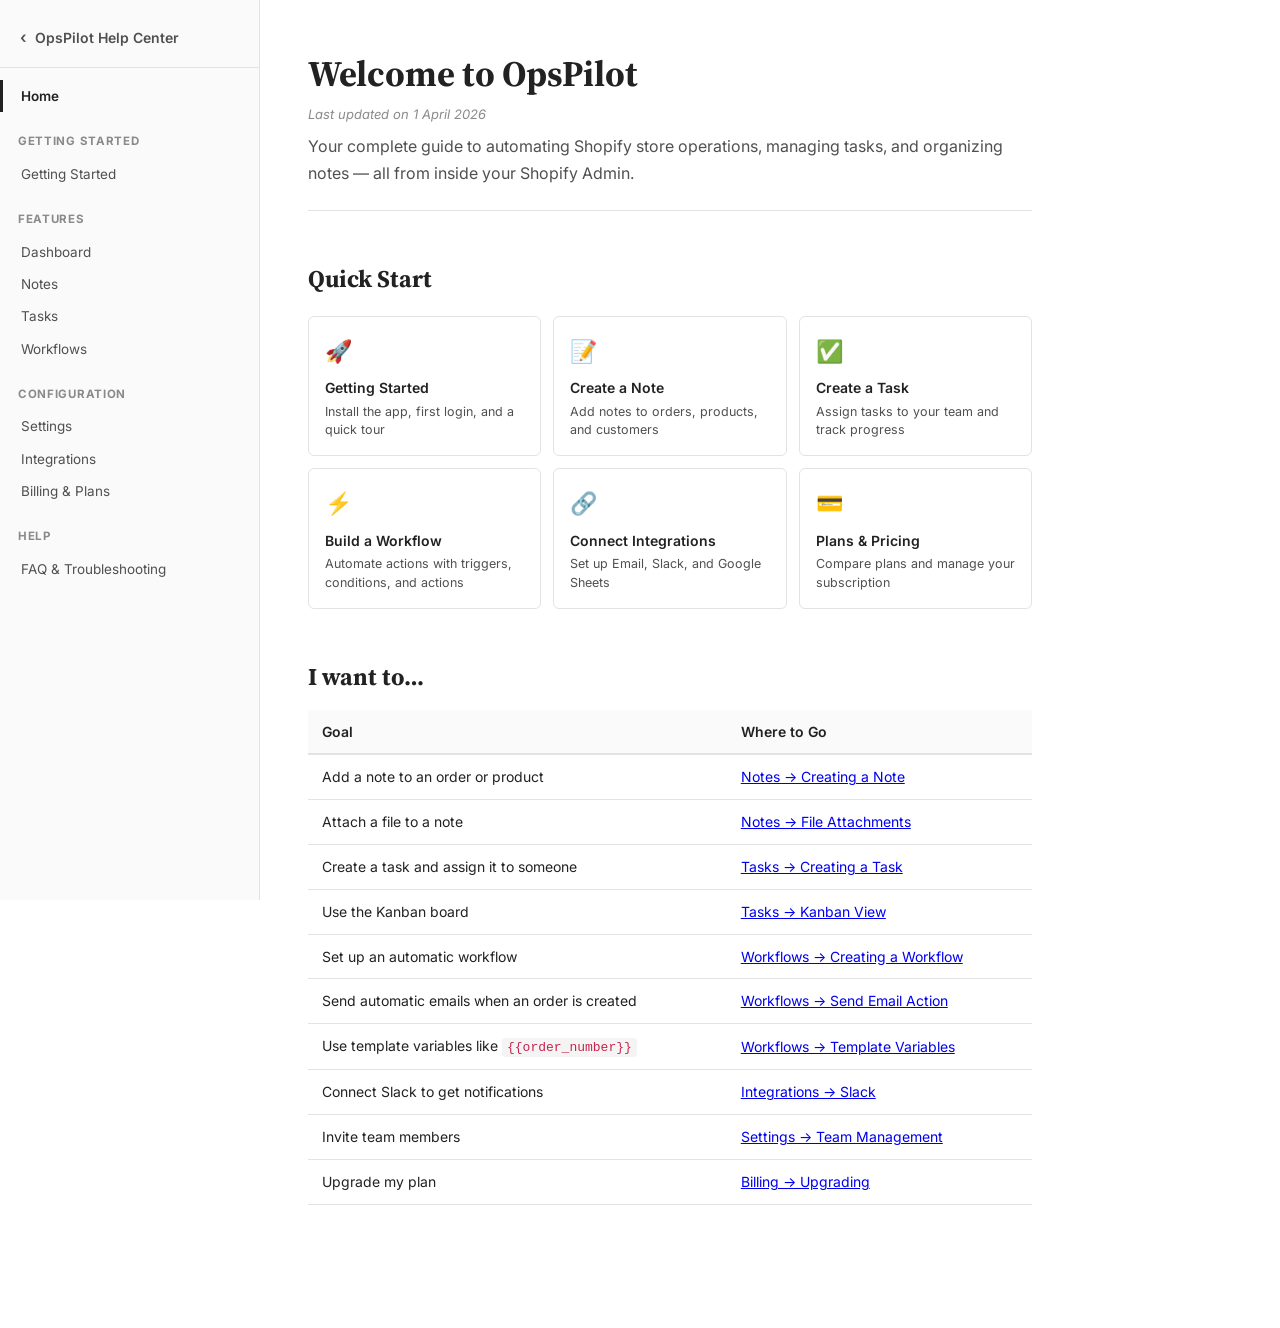
==== index.html @ fe87dcf5 "Add settings, tasks, and workflows pages with corresponding styles - Created settings.html for confi" ====
<!DOCTYPE html>
<html lang="en">
<head>
  <meta charset="UTF-8" />
  <meta name="viewport" content="width=device-width, initial-scale=1.0" />
  <title>OpsPilot — Help Center</title>
  <link rel="stylesheet" href="styles.css" />
</head>
<body>

<div class="sidebar-overlay" id="overlay" onclick="toggleSidebar()"></div>

<aside class="sidebar" id="sidebar">
  <div class="sidebar-header">
    <a class="logo" href="index.html"><span class="back-arrow">&lsaquo;</span> OpsPilot Help Center</a>
  </div>
  <nav>
    <a href="index.html" class="active">Home</a>
    <div class="section-label">Getting Started</div>
    <a href="getting-started.html">Getting Started</a>
    <div class="section-label">Features</div>
    <a href="dashboard.html">Dashboard</a>
    <a href="notes.html">Notes</a>
    <a href="tasks.html">Tasks</a>
    <a href="workflows.html">Workflows</a>
    <div class="section-label">Configuration</div>
    <a href="settings.html">Settings</a>
    <a href="integrations.html">Integrations</a>
    <a href="billing.html">Billing &amp; Plans</a>
    <div class="section-label">Help</div>
    <a href="faq.html">FAQ &amp; Troubleshooting</a>
  </nav>
</aside>

<div class="main">
  <button class="hamburger" onclick="toggleSidebar()">&#9776;</button>
  <div class="content">

    <div class="section-hero">
      <h1>Welcome to OpsPilot</h1>
      <div class="last-updated">Last updated on 1 April 2026</div>
      <p>Your complete guide to automating Shopify store operations, managing tasks, and organizing notes — all from inside your Shopify Admin.</p>
    </div>

    <h2>Quick Start</h2>
    <div class="quick-links">
      <a class="quick-link" href="getting-started.html">
        <div class="ql-icon">🚀</div>
        <div class="ql-title">Getting Started</div>
        <div class="ql-desc">Install the app, first login, and a quick tour</div>
      </a>
      <a class="quick-link" href="notes.html">
        <div class="ql-icon">📝</div>
        <div class="ql-title">Create a Note</div>
        <div class="ql-desc">Add notes to orders, products, and customers</div>
      </a>
      <a class="quick-link" href="tasks.html">
        <div class="ql-icon">✅</div>
        <div class="ql-title">Create a Task</div>
        <div class="ql-desc">Assign tasks to your team and track progress</div>
      </a>
      <a class="quick-link" href="workflows.html">
        <div class="ql-icon">⚡</div>
        <div class="ql-title">Build a Workflow</div>
        <div class="ql-desc">Automate actions with triggers, conditions, and actions</div>
      </a>
      <a class="quick-link" href="integrations.html">
        <div class="ql-icon">🔗</div>
        <div class="ql-title">Connect Integrations</div>
        <div class="ql-desc">Set up Email, Slack, and Google Sheets</div>
      </a>
      <a class="quick-link" href="billing.html">
        <div class="ql-icon">💳</div>
        <div class="ql-title">Plans &amp; Pricing</div>
        <div class="ql-desc">Compare plans and manage your subscription</div>
      </a>
    </div>

    <h2>I want to…</h2>
    <table>
      <thead><tr><th>Goal</th><th>Where to Go</th></tr></thead>
      <tbody>
        <tr><td>Add a note to an order or product</td><td><a href="notes.html">Notes → Creating a Note</a></td></tr>
        <tr><td>Attach a file to a note</td><td><a href="notes.html">Notes → File Attachments</a></td></tr>
        <tr><td>Create a task and assign it to someone</td><td><a href="tasks.html">Tasks → Creating a Task</a></td></tr>
        <tr><td>Use the Kanban board</td><td><a href="tasks.html">Tasks → Kanban View</a></td></tr>
        <tr><td>Set up an automatic workflow</td><td><a href="workflows.html">Workflows → Creating a Workflow</a></td></tr>
        <tr><td>Send automatic emails when an order is created</td><td><a href="workflows.html">Workflows → Send Email Action</a></td></tr>
        <tr><td>Use template variables like <code>{{order_number}}</code></td><td><a href="workflows.html">Workflows → Template Variables</a></td></tr>
        <tr><td>Connect Slack to get notifications</td><td><a href="integrations.html">Integrations → Slack</a></td></tr>
        <tr><td>Invite team members</td><td><a href="settings.html">Settings → Team Management</a></td></tr>
        <tr><td>Upgrade my plan</td><td><a href="billing.html">Billing → Upgrading</a></td></tr>
      </tbody>
    </table>

  </div>
</div>

<script src="nav.js"></script>
</body>
</html>
---- styles.css ----
@import url('https://fonts.googleapis.com/css2?family=Source+Serif+4:opsz,wght@8..60,400;8..60,600;8..60,700&family=Inter:wght@400;500;600;700&display=swap');

:root {
  --text: #222;
  --text-secondary: #505050;
  --text-muted: #8a8a8a;
  --bg: #ffffff;
  --bg-sidebar: #fafafa;
  --border: #e3e3e3;
  --accent: #1473e6;
  --active-bar: #222;
}

* { box-sizing: border-box; margin: 0; padding: 0; }

body {
  font-family: 'Inter', -apple-system, BlinkMacSystemFont, 'Segoe UI', sans-serif;
  color: var(--text);
  background: var(--bg);
  line-height: 1.7;
  font-size: 15px;
  -webkit-font-smoothing: antialiased;
}

/* ── SIDEBAR ── */
.sidebar {
  position: fixed;
  top: 0; left: 0;
  width: 260px;
  height: 100vh;
  background: var(--bg-sidebar);
  border-right: 1px solid var(--border);
  overflow-y: auto;
  z-index: 100;
  padding: 0 0 40px 0;
  transition: transform .3s;
}
.sidebar-header {
  padding: 24px 20px 16px;
  border-bottom: 1px solid var(--border);
  position: sticky; top: 0;
  background: var(--bg-sidebar);
  z-index: 2;
}
.sidebar-header .logo {
  font-size: 14px;
  font-weight: 600;
  color: var(--text-secondary);
  display: flex;
  align-items: center;
  gap: 6px;
  text-decoration: none;
  cursor: pointer;
}
.sidebar-header .logo .back-arrow {
  font-size: 16px;
  margin-right: 2px;
}

.sidebar nav { padding: 12px 0; }
.sidebar nav a {
  display: block;
  padding: 6px 20px 6px 18px;
  color: var(--text-secondary);
  text-decoration: none;
  font-size: 13.5px;
  font-weight: 400;
  border-left: 3px solid transparent;
  transition: all .15s;
  line-height: 1.5;
}
.sidebar nav a:hover {
  color: var(--text);
  background: rgba(0,0,0,.03);
}
.sidebar nav a.active {
  font-weight: 600;
  color: var(--text);
  border-left-color: var(--active-bar);
  background: transparent;
}

.sidebar nav .section-label {
  font-size: 11.5px;
  font-weight: 700;
  text-transform: uppercase;
  letter-spacing: .06em;
  color: var(--text-muted);
  padding: 20px 20px 6px 18px;
  cursor: default;
  display: block;
}

/* ── MAIN ── */
.main {
  margin-left: 260px;
  min-height: 100vh;
  background: var(--bg);
}
.hamburger {
  display: none;
  background: none; border: none;
  font-size: 24px; cursor: pointer; color: var(--text);
}

.content {
  max-width: 820px;
  padding: 52px 48px 100px;
}

/* ── SECTION HEADER ── */
.section-hero {
  background: none;
  color: var(--text);
  padding: 0;
  border-radius: 0;
  margin-bottom: 32px;
  border: none;
}
.section-hero h1 {
  font-family: 'Source Serif 4', Georgia, serif;
  font-size: 36px;
  line-height: 1.2;
  font-weight: 700;
  color: var(--text);
  margin-bottom: 8px;
}
.section-hero p {
  font-size: 16px;
  color: var(--text-secondary);
  line-height: 1.65;
  margin-bottom: 0;
}
.section-hero::after {
  content: '';
  display: block;
  border-bottom: 1px solid var(--border);
  margin-top: 24px;
}
.last-updated {
  font-size: 13px;
  font-style: italic;
  color: var(--text-muted);
  margin-bottom: 8px;
}

/* ── HEADINGS ── */
h2 {
  font-family: 'Source Serif 4', Georgia, serif;
  font-size: 24px;
  font-weight: 700;
  margin: 48px 0 12px;
  color: var(--text);
}
h3 {
  font-size: 17px;
  font-weight: 600;
  margin: 32px 0 8px;
  color: var(--text);
}
h4 {
  font-size: 15px;
  font-weight: 600;
  margin: 20px 0 6px;
}

p { margin: 0 0 14px; }
ul, ol { margin: 0 0 14px 22px; }
li { margin-bottom: 4px; }

/* ── SCREENSHOTS ── */
.screenshot {
  background: none;
  border: none;
  border-radius: 0;
  padding: 0;
  margin: 28px 0 16px;
  box-shadow: none;
}
.screenshot .placeholder-icon { display: none; }
.screenshot .placeholder-text {
  color: var(--text-muted);
  font-size: 13px;
  font-style: italic;
  padding: 32px 0;
}
.screenshot img {
  max-width: 100%;
  width: auto;
  display: block;
  margin: 0;
  border: none;
  border-radius: 0;
  box-shadow: none;
}
.screenshot-caption,
.screenshot figcaption {
  margin-top: 8px;
  font-size: 13px;
  color: var(--text-muted);
  font-style: italic;
  text-align: left;
  line-height: 1.5;
}
.screenshot.has-image { padding: 0; text-align: left; }
.screenshot.has-image .placeholder-icon,
.screenshot.has-image .placeholder-text { display: none; }

/* ── TABLES ── */
table {
  width: 100%;
  border-collapse: collapse;
  margin: 12px 0 24px;
  font-size: 14px;
}
th {
  background: var(--bg-sidebar);
  color: var(--text);
  font-weight: 600;
  text-align: left;
  padding: 10px 14px;
  border-bottom: 2px solid var(--border);
}
td {
  padding: 10px 14px;
  border-bottom: 1px solid var(--border);
}
tr:hover td { background: #fafafa; }

/* ── CALLOUTS ── */
.callout {
  padding: 16px 20px;
  border-radius: 4px;
  margin: 16px 0 20px;
  font-size: 14px;
  display: flex;
  gap: 10px;
  align-items: flex-start;
}
.callout .callout-icon { font-size: 16px; flex-shrink: 0; margin-top: 2px; }
.callout-tip { background: #f0f7ef; border-left: 3px solid #3b873e; }
.callout-note { background: #edf4fc; border-left: 3px solid #1473e6; }
.callout-warning { background: #fef7ed; border-left: 3px solid #e68619; }

/* ── STEPS ── */
.steps {
  counter-reset: step;
  margin: 16px 0 28px;
}
.step {
  display: flex;
  gap: 14px;
  align-items: flex-start;
  margin-bottom: 4px;
  padding: 8px 0;
  background: none;
  border: none;
}
.step::before {
  counter-increment: step;
  content: counter(step);
  display: flex;
  align-items: center;
  justify-content: center;
  width: 28px; height: 28px;
  min-width: 28px;
  border-radius: 50%;
  background: #e8e8e8;
  color: var(--text);
  font-weight: 700;
  font-size: 13px;
  margin-top: 2px;
}
.step-content { flex: 1; line-height: 1.6; font-size: 15px; }
.step-content strong { font-weight: 600; }

/* ── CODE ── */
code {
  background: #f4f4f4;
  padding: 2px 5px;
  border-radius: 3px;
  font-size: 13px;
  color: #c7254e;
}
pre {
  background: #1e293b;
  color: #e2e8f0;
  padding: 16px 18px;
  border-radius: 4px;
  overflow-x: auto;
  margin: 12px 0 20px;
  font-size: 13px;
  line-height: 1.6;
}
pre code { background: none; color: inherit; padding: 0; }

/* ── QUICK LINKS ── */
.quick-links {
  display: grid;
  grid-template-columns: repeat(auto-fill, minmax(220px, 1fr));
  gap: 12px;
  margin: 16px 0 28px;
}
.quick-link {
  background: var(--bg);
  border: 1px solid var(--border);
  border-radius: 6px;
  padding: 16px;
  cursor: pointer;
  transition: border-color .2s, box-shadow .2s;
  text-decoration: none;
  color: var(--text);
  display: block;
}
.quick-link:hover {
  border-color: var(--accent);
  box-shadow: 0 2px 8px rgba(0,0,0,.06);
}
.quick-link .ql-icon { font-size: 22px; margin-bottom: 6px; }
.quick-link .ql-title { font-weight: 600; font-size: 14px; margin-bottom: 3px; }
.quick-link .ql-desc { font-size: 12.5px; color: var(--text-secondary); line-height: 1.45; }

/* ── BADGES ── */
.badge {
  display: inline-block;
  padding: 2px 8px;
  border-radius: 20px;
  font-size: 11.5px;
  font-weight: 600;
}
.badge-green { background: #dcfce7; color: #166534; }
.badge-yellow { background: #fef9c3; color: #854d0e; }
.badge-orange { background: #fed7aa; color: #9a3412; }
.badge-red { background: #fecaca; color: #991b1b; }
.badge-blue { background: #dbeafe; color: #1e40af; }
.badge-gray { background: #f3f4f6; color: #374151; }

/* ── MOBILE ── */
.sidebar-overlay {
  display: none;
  position: fixed;
  inset: 0;
  background: rgba(0,0,0,.35);
  z-index: 99;
}

@media (max-width: 768px) {
  .sidebar { transform: translateX(-100%); }
  .sidebar.open { transform: translateX(0); }
  .sidebar-overlay.open { display: block; }
  .main { margin-left: 0; }
  .hamburger { display: block; position: fixed; top: 12px; left: 12px; z-index: 50; }
  .content { padding: 48px 20px 60px; }
  .section-hero h1 { font-size: 28px; }
  h2 { font-size: 21px; }
  .quick-links { grid-template-columns: 1fr; }
}
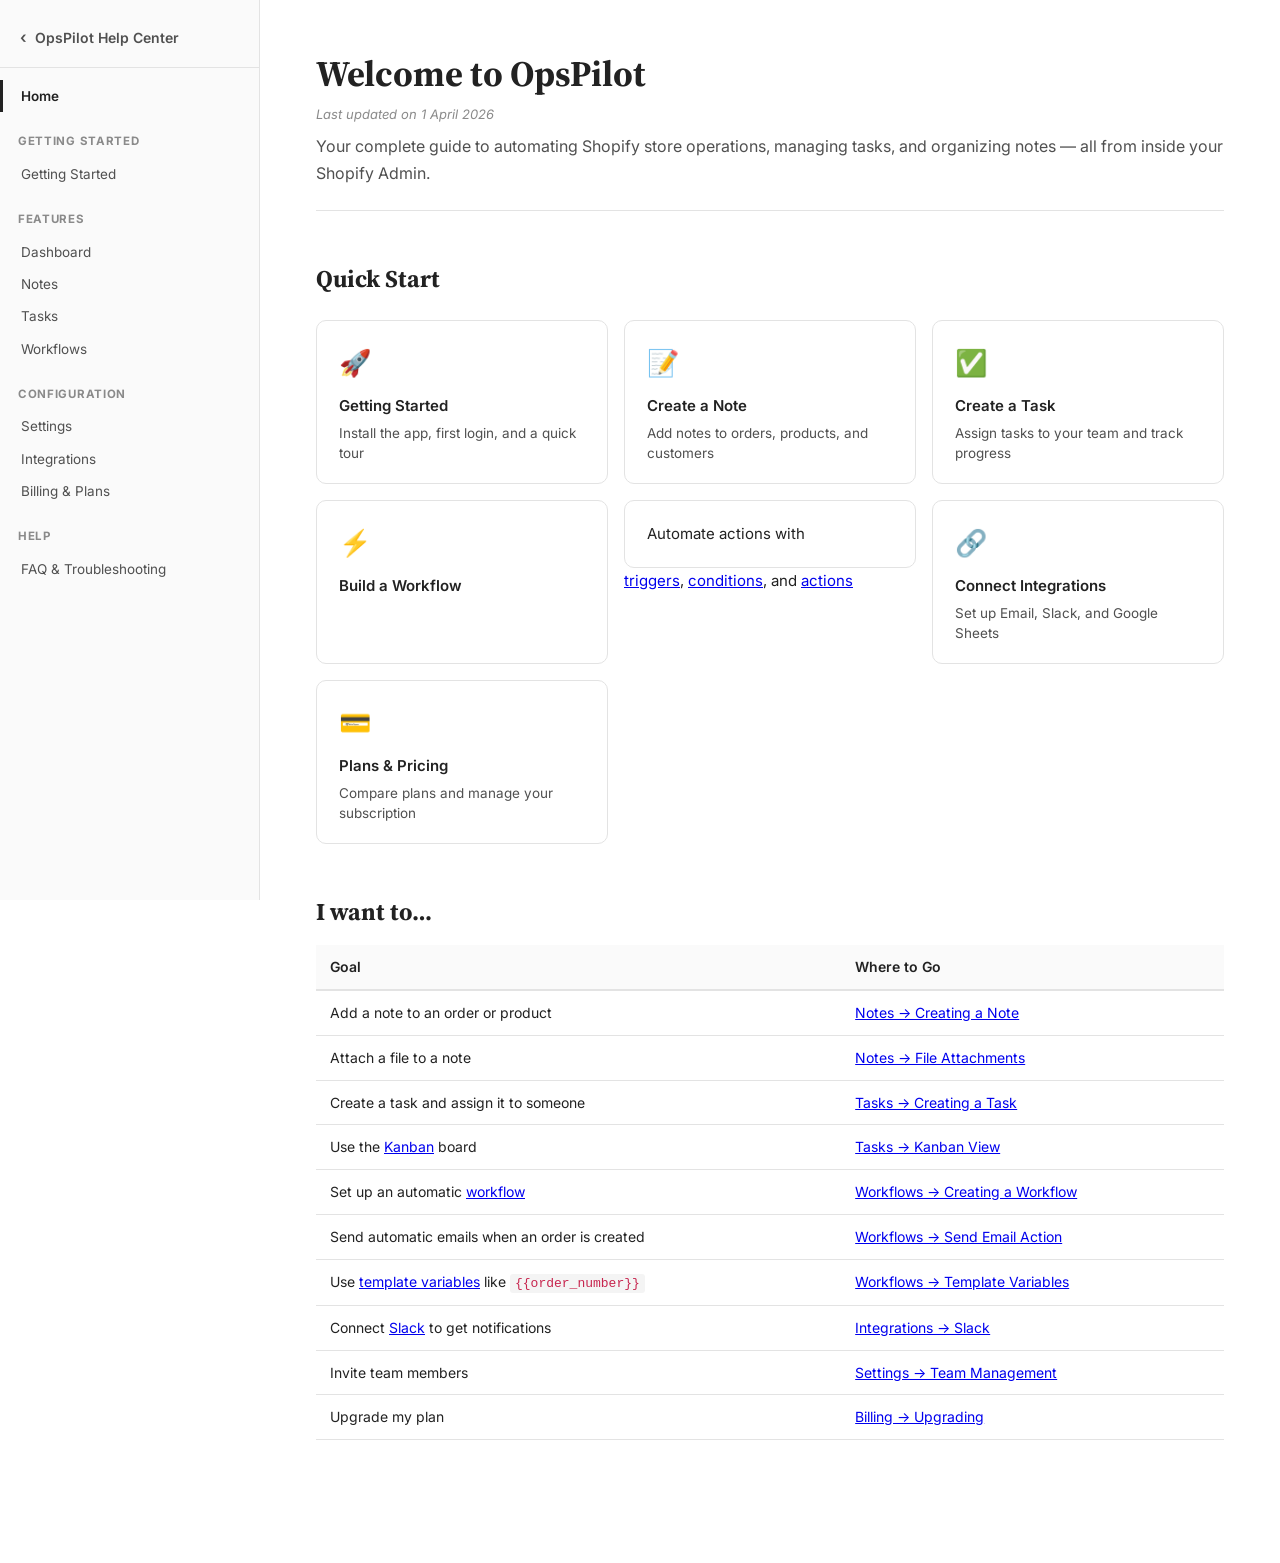
==== commit 6bcaacae: "Enhance documentation with improved navigation and linking - Added IDs to section headers for better" ====
--- a/index.html
+++ b/index.html
@@ -42,7 +42,7 @@
       <p>Your complete guide to automating Shopify store operations, managing tasks, and organizing notes — all from inside your Shopify Admin.</p>
     </div>
 
-    <h2>Quick Start</h2>
+    <h2 id="quick-start">Quick Start</h2>
     <div class="quick-links">
       <a class="quick-link" href="getting-started.html">
         <div class="ql-icon">🚀</div>
@@ -62,7 +62,7 @@
       <a class="quick-link" href="workflows.html">
         <div class="ql-icon">⚡</div>
         <div class="ql-title">Build a Workflow</div>
-        <div class="ql-desc">Automate actions with triggers, conditions, and actions</div>
+        <div class="ql-desc">Automate actions with <a href="workflows.html#triggers">triggers</a>, <a href="workflows.html#conditions">conditions</a>, and <a href="workflows.html#actions">actions</a></div>
       </a>
       <a class="quick-link" href="integrations.html">
         <div class="ql-icon">🔗</div>
@@ -76,20 +76,20 @@
       </a>
     </div>
 
-    <h2>I want to…</h2>
+    <h2 id="i-want-to">I want to…</h2>
     <table>
       <thead><tr><th>Goal</th><th>Where to Go</th></tr></thead>
       <tbody>
-        <tr><td>Add a note to an order or product</td><td><a href="notes.html">Notes → Creating a Note</a></td></tr>
-        <tr><td>Attach a file to a note</td><td><a href="notes.html">Notes → File Attachments</a></td></tr>
-        <tr><td>Create a task and assign it to someone</td><td><a href="tasks.html">Tasks → Creating a Task</a></td></tr>
-        <tr><td>Use the Kanban board</td><td><a href="tasks.html">Tasks → Kanban View</a></td></tr>
-        <tr><td>Set up an automatic workflow</td><td><a href="workflows.html">Workflows → Creating a Workflow</a></td></tr>
-        <tr><td>Send automatic emails when an order is created</td><td><a href="workflows.html">Workflows → Send Email Action</a></td></tr>
-        <tr><td>Use template variables like <code>{{order_number}}</code></td><td><a href="workflows.html">Workflows → Template Variables</a></td></tr>
-        <tr><td>Connect Slack to get notifications</td><td><a href="integrations.html">Integrations → Slack</a></td></tr>
-        <tr><td>Invite team members</td><td><a href="settings.html">Settings → Team Management</a></td></tr>
-        <tr><td>Upgrade my plan</td><td><a href="billing.html">Billing → Upgrading</a></td></tr>
+        <tr><td>Add a note to an order or product</td><td><a href="notes.html#creating-a-note">Notes → Creating a Note</a></td></tr>
+        <tr><td>Attach a file to a note</td><td><a href="notes.html#attaching-files">Notes → File Attachments</a></td></tr>
+        <tr><td>Create a task and assign it to someone</td><td><a href="tasks.html#creating-a-task">Tasks → Creating a Task</a></td></tr>
+        <tr><td>Use the <a href="tasks.html#kanban-board-view">Kanban</a> board</td><td><a href="tasks.html#kanban-board-view">Tasks → Kanban View</a></td></tr>
+        <tr><td>Set up an automatic <a href="workflows.html#creating-a-workflow">workflow</a></td><td><a href="workflows.html#creating-a-workflow">Workflows → Creating a Workflow</a></td></tr>
+        <tr><td>Send automatic emails when an order is created</td><td><a href="workflows.html#send-email">Workflows → Send Email Action</a></td></tr>
+        <tr><td>Use <a href="workflows.html#template-variables">template variables</a> like <code>{{order_number}}</code></td><td><a href="workflows.html#template-variables">Workflows → Template Variables</a></td></tr>
+        <tr><td>Connect <a href="integrations.html#slack-integration">Slack</a> to get notifications</td><td><a href="integrations.html#slack-integration">Integrations → Slack</a></td></tr>
+        <tr><td>Invite team members</td><td><a href="settings.html#team-management">Settings → Team Management</a></td></tr>
+        <tr><td>Upgrade my plan</td><td><a href="billing.html#how-to-upgrade">Billing → Upgrading</a></td></tr>
       </tbody>
     </table>
 
--- a/styles.css
+++ b/styles.css
@@ -1,4 +1,16 @@
 @import url('https://fonts.googleapis.com/css2?family=Source+Serif+4:opsz,wght@8..60,400;8..60,600;8..60,700&family=Inter:wght@400;500;600;700&display=swap');
+
+html { scroll-behavior: smooth; }
+
+/* Highlight targeted section with a brief flash */
+:target {
+  scroll-margin-top: 24px;
+  animation: anchor-highlight 1.5s ease;
+}
+@keyframes anchor-highlight {
+  0%   { background-color: #fef3c7; }
+  100% { background-color: transparent; }
+}
 
 :root {
   --text: #222;
@@ -104,8 +116,9 @@
 }
 
 .content {
-  max-width: 820px;
-  padding: 52px 48px 100px;
+  max-width: 1060px;
+  margin: 0 auto;
+  padding: 52px 56px 100px;
 }
 
 /* ── SECTION HEADER ── */
@@ -189,9 +202,9 @@
   width: auto;
   display: block;
   margin: 0;
-  border: none;
-  border-radius: 0;
-  box-shadow: none;
+  border: 1px solid var(--border);
+  border-radius: 8px;
+  box-shadow: 0 2px 12px rgba(0,0,0,.07);
 }
 .screenshot-caption,
 .screenshot figcaption {
@@ -297,28 +310,29 @@
 /* ── QUICK LINKS ── */
 .quick-links {
   display: grid;
-  grid-template-columns: repeat(auto-fill, minmax(220px, 1fr));
-  gap: 12px;
-  margin: 16px 0 28px;
+  grid-template-columns: repeat(auto-fill, minmax(260px, 1fr));
+  gap: 16px;
+  margin: 20px 0 32px;
 }
 .quick-link {
   background: var(--bg);
   border: 1px solid var(--border);
-  border-radius: 6px;
-  padding: 16px;
+  border-radius: 10px;
+  padding: 20px 22px;
   cursor: pointer;
-  transition: border-color .2s, box-shadow .2s;
+  transition: border-color .2s, box-shadow .2s, transform .15s;
   text-decoration: none;
   color: var(--text);
   display: block;
 }
 .quick-link:hover {
   border-color: var(--accent);
-  box-shadow: 0 2px 8px rgba(0,0,0,.06);
-}
-.quick-link .ql-icon { font-size: 22px; margin-bottom: 6px; }
-.quick-link .ql-title { font-weight: 600; font-size: 14px; margin-bottom: 3px; }
-.quick-link .ql-desc { font-size: 12.5px; color: var(--text-secondary); line-height: 1.45; }
+  box-shadow: 0 4px 16px rgba(0,0,0,.08);
+  transform: translateY(-2px);
+}
+.quick-link .ql-icon { font-size: 26px; margin-bottom: 8px; }
+.quick-link .ql-title { font-weight: 600; font-size: 15px; margin-bottom: 4px; }
+.quick-link .ql-desc { font-size: 13.5px; color: var(--text-secondary); line-height: 1.5; }
 
 /* ── BADGES ── */
 .badge {
@@ -342,6 +356,10 @@
   inset: 0;
   background: rgba(0,0,0,.35);
   z-index: 99;
+}
+
+@media (max-width: 1100px) {
+  .content { max-width: 100%; padding: 48px 40px 80px; }
 }
 
 @media (max-width: 768px) {
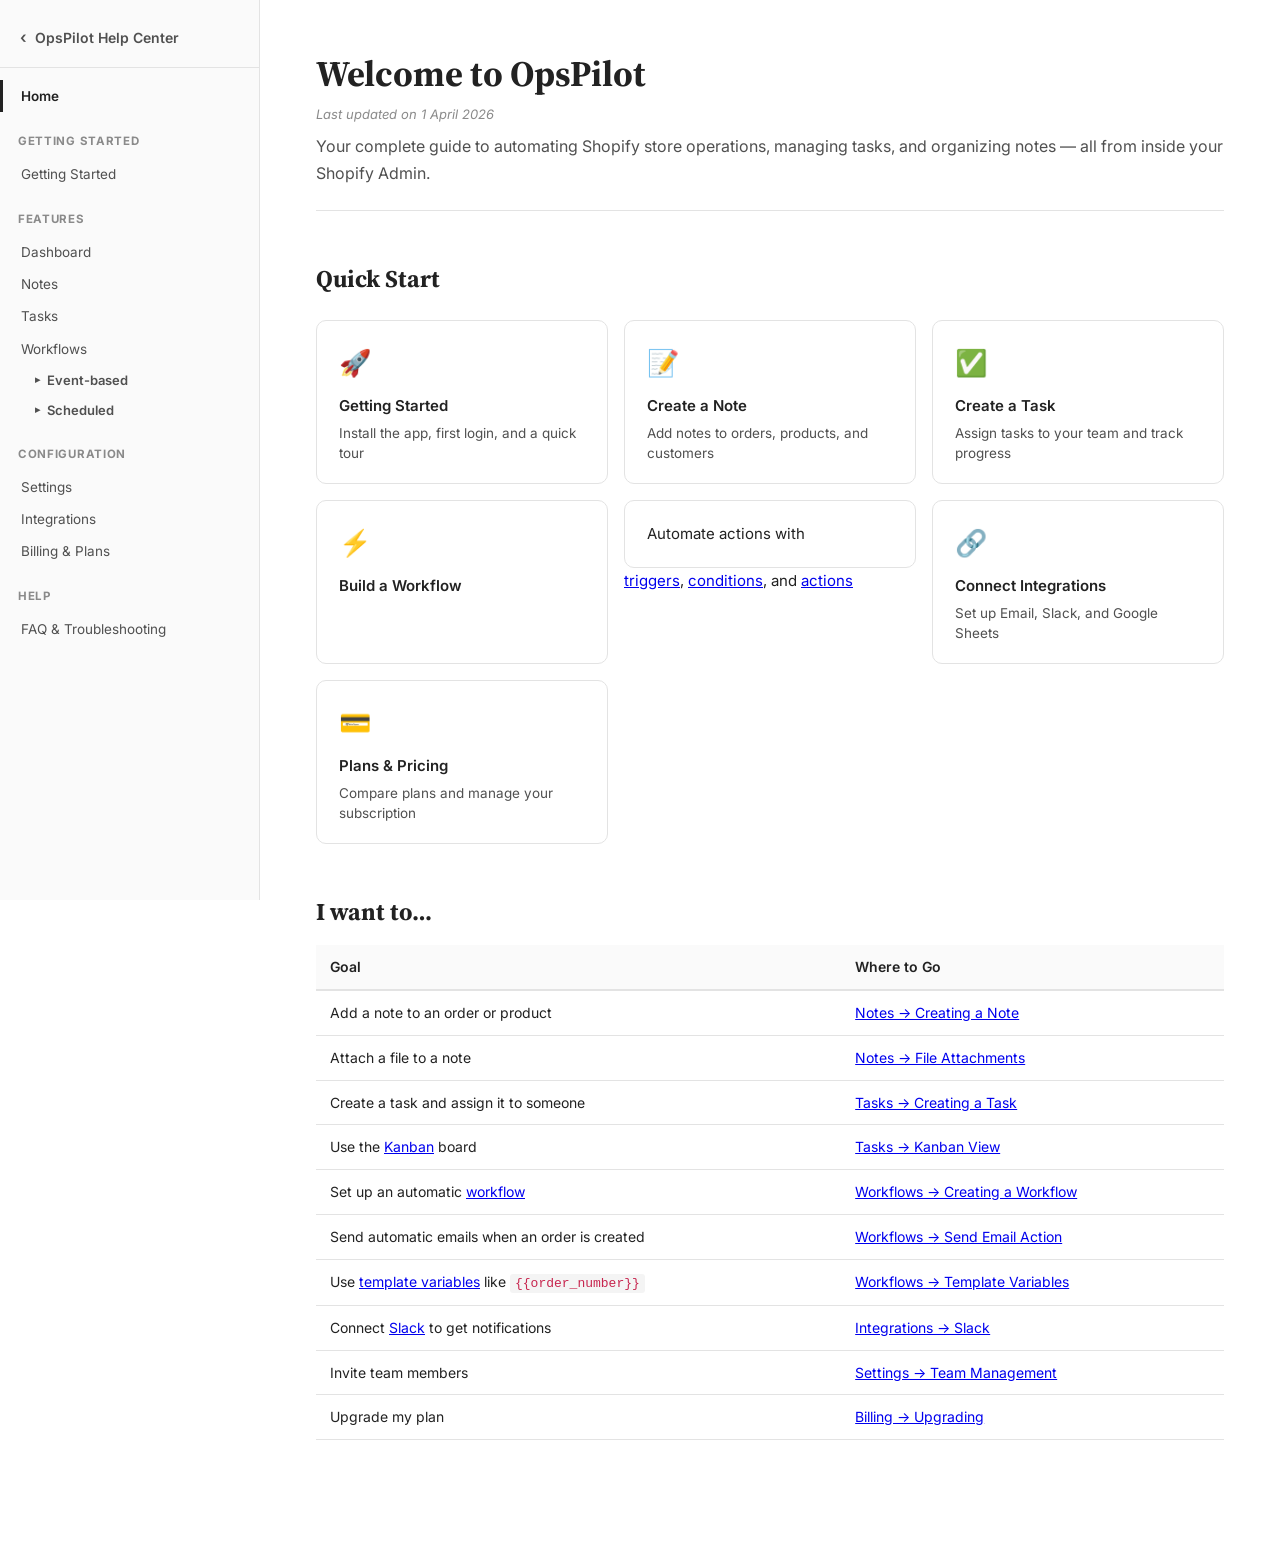
==== commit 04b3d0f1: "Enhance workflows.html with navigation tree structure, feature showcase, and improved content. Fix c" ====
--- a/index.html
+++ b/index.html
@@ -22,7 +22,33 @@
     <a href="dashboard.html">Dashboard</a>
     <a href="notes.html">Notes</a>
     <a href="tasks.html">Tasks</a>
-    <a href="workflows.html">Workflows</a>
+    <div class="nav-tree">
+      <a href="workflows.html">Workflows</a>
+      <div class="tree-branch">
+        <div class="tree-node">
+          <div class="tree-toggle" onclick="toggleTree(this)">
+            <span class="tree-arrow">▸</span> Event-based
+          </div>
+          <div class="tree-children">
+            <a href="workflows.html#event-based-triggers">Triggers</a>
+            <a href="workflows.html#conditions">Conditions</a>
+            <a href="workflows.html#actions">Actions</a>
+            <a href="workflows.html#template-variables">Template Variables</a>
+            <a href="workflows.html#delayed-actions">Delayed Actions</a>
+            <a href="workflows.html#deduplication">Deduplication</a>
+          </div>
+        </div>
+        <div class="tree-node">
+          <div class="tree-toggle" onclick="toggleTree(this)">
+            <span class="tree-arrow">▸</span> Scheduled
+          </div>
+          <div class="tree-children">
+            <a href="workflows.html#scheduled-trigger">Scheduled Trigger</a>
+            <a href="workflows.html#scheduled-workflows">Scheduled Workflows</a>
+          </div>
+        </div>
+      </div>
+    </div>
     <div class="section-label">Configuration</div>
     <a href="settings.html">Settings</a>
     <a href="integrations.html">Integrations</a>
--- a/styles.css
+++ b/styles.css
@@ -349,6 +349,321 @@
 .badge-blue { background: #dbeafe; color: #1e40af; }
 .badge-gray { background: #f3f4f6; color: #374151; }
 
+/* ── SIDEBAR TREE NAV ── */
+.nav-tree {
+  margin: 0;
+}
+.nav-tree > a {
+  display: block;
+  padding: 6px 20px 6px 18px;
+  color: var(--text-secondary);
+  text-decoration: none;
+  font-size: 13.5px;
+  font-weight: 400;
+  border-left: 3px solid transparent;
+  transition: all .15s;
+  line-height: 1.5;
+}
+.nav-tree > a:hover {
+  color: var(--text);
+  background: rgba(0,0,0,.03);
+}
+.nav-tree > a.active {
+  font-weight: 600;
+  color: var(--text);
+  border-left-color: var(--active-bar);
+  background: transparent;
+}
+.tree-branch {
+  padding-left: 0;
+}
+.tree-node {
+  position: relative;
+}
+.tree-toggle {
+  display: flex;
+  align-items: center;
+  gap: 4px;
+  padding: 4px 20px 4px 28px;
+  font-size: 13px;
+  font-weight: 600;
+  color: var(--text-secondary);
+  cursor: pointer;
+  user-select: none;
+  border-left: 3px solid transparent;
+  transition: all .15s;
+}
+.tree-toggle:hover {
+  color: var(--text);
+  background: rgba(0,0,0,.03);
+}
+.tree-arrow {
+  display: inline-block;
+  font-size: 10px;
+  transition: transform .2s;
+  width: 12px;
+  text-align: center;
+  flex-shrink: 0;
+}
+.tree-node.open > .tree-toggle .tree-arrow {
+  transform: rotate(90deg);
+}
+.tree-children {
+  display: none;
+  padding-left: 12px;
+}
+.tree-node.open > .tree-children {
+  display: block;
+}
+.tree-children a {
+  display: block;
+  padding: 3px 20px 3px 36px;
+  color: var(--text-muted);
+  text-decoration: none;
+  font-size: 12.5px;
+  font-weight: 400;
+  border-left: 3px solid transparent;
+  transition: all .15s;
+  line-height: 1.6;
+}
+.tree-children a:hover {
+  color: var(--text);
+  background: rgba(0,0,0,.03);
+}
+/* Deeper nesting */
+.tree-children .tree-toggle {
+  padding-left: 36px;
+  font-size: 12.5px;
+}
+.tree-children .tree-children a {
+  padding-left: 48px;
+  font-size: 12px;
+}
+.tree-divider {
+  height: 1px;
+  background: var(--border);
+  margin: 6px 20px;
+}
+
+/* ── FEATURE SHOWCASE HERO ── */
+.feature-showcase {
+  position: relative;
+  border-radius: 20px;
+  padding: 40px 24px 48px;
+  margin-bottom: 48px;
+  text-align: center;
+  background: linear-gradient(135deg, rgba(34,197,94,.05) 0%, transparent 30%, transparent 70%, rgba(34,197,94,.05) 100%);
+  border: 1px solid rgba(34,197,94,.10);
+  overflow: visible;
+}
+.feature-showcase .blob-tr,
+.feature-showcase .blob-bl {
+  position: absolute;
+  width: 220px;
+  height: 220px;
+  border-radius: 50%;
+  pointer-events: none;
+  z-index: 0;
+}
+.feature-showcase .blob-tr {
+  top: -70px; right: -50px;
+  background: radial-gradient(circle, rgba(34,197,94,.10) 0%, transparent 70%);
+}
+.feature-showcase .blob-bl {
+  bottom: -70px; left: -50px;
+  background: radial-gradient(circle, rgba(34,197,94,.08) 0%, transparent 70%);
+}
+.showcase-logo {
+  font-size: 14px;
+  font-weight: 600;
+  color: var(--text-secondary);
+  margin-bottom: 10px;
+  display: flex;
+  align-items: center;
+  justify-content: center;
+  gap: 6px;
+  position: relative;
+  z-index: 1;
+}
+.showcase-logo-dot {
+  width: 10px; height: 10px;
+  background: #22c55e;
+  border-radius: 50%;
+  display: inline-block;
+}
+.showcase-title {
+  font-family: 'Source Serif 4', Georgia, serif;
+  font-size: 30px;
+  font-weight: 700;
+  color: var(--text);
+  margin-bottom: 6px;
+  line-height: 1.25;
+  position: relative;
+  z-index: 1;
+}
+.showcase-subtitle {
+  font-size: 14.5px;
+  color: var(--text-secondary);
+  margin-bottom: 28px;
+  line-height: 1.6;
+  position: relative;
+  z-index: 1;
+}
+.showcase-body {
+  position: relative;
+  max-width: 560px;
+  width: 100%;
+  margin: 0 auto;
+  z-index: 1;
+}
+.showcase-image {
+  width: 100%;
+  border-radius: 12px;
+  box-shadow: 0 4px 24px rgba(0,0,0,.07);
+  border: 1px solid var(--border);
+}
+
+/* Floating annotation pills around the showcase */
+.showcase-annotation {
+  position: absolute;
+  display: inline-flex;
+  align-items: center;
+  gap: 6px;
+  background: #fff;
+  border: 1px solid var(--border);
+  border-radius: 24px;
+  padding: 5px 14px 5px 10px;
+  font-size: 11.5px;
+  font-weight: 500;
+  color: var(--text);
+  box-shadow: 0 2px 10px rgba(0,0,0,.05);
+  white-space: nowrap;
+  z-index: 3;
+  cursor: default;
+  transition: transform .2s, box-shadow .2s;
+}
+.showcase-annotation:hover {
+  transform: translateY(-2px);
+  box-shadow: 0 4px 16px rgba(0,0,0,.10);
+}
+.showcase-annotation .ann-icon {
+  width: 6px;
+  height: 6px;
+  border-radius: 50%;
+  background: #22c55e;
+  flex-shrink: 0;
+}
+
+/* Tooltip popup on hover */
+.showcase-annotation[data-tip]::before {
+  content: attr(data-tip);
+  position: absolute;
+  bottom: calc(100% + 10px);
+  left: 50%;
+  transform: translateX(-50%);
+  background: #1a1a2e;
+  color: #fff;
+  padding: 8px 14px;
+  border-radius: 8px;
+  font-size: 11px;
+  font-weight: 400;
+  line-height: 1.5;
+  white-space: normal;
+  text-align: center;
+  min-width: 160px;
+  max-width: 220px;
+  box-shadow: 0 4px 16px rgba(0,0,0,.18);
+  opacity: 0;
+  pointer-events: none;
+  transition: opacity .2s;
+  z-index: 20;
+}
+.showcase-annotation[data-tip]:hover::before {
+  opacity: 1;
+}
+
+/* connector lines pointing toward screenshot */
+.showcase-annotation::after {
+  content: '';
+  position: absolute;
+  background: #22c55e;
+  height: 2px;
+  border-radius: 1px;
+  opacity: .40;
+}
+.ann-left::after {
+  left: 100%;
+  top: 50%;
+  width: 50px;
+  transform-origin: 0% 50%;
+}
+.ann-right::after {
+  right: 100%;
+  top: 50%;
+  width: 50px;
+  transform-origin: 100% 50%;
+}
+.ann-pos-tl.ann-left::after  { transform: rotate(20deg); }
+.ann-pos-ml.ann-left::after  { transform: rotate(4deg); }
+.ann-pos-bl.ann-left::after  { transform: rotate(-20deg); }
+.ann-pos-tr.ann-right::after { transform: rotate(-20deg); }
+.ann-pos-mr.ann-right::after { transform: rotate(-4deg); }
+.ann-pos-br.ann-right::after { transform: rotate(20deg); }
+
+/* common positions (relative to .feature-showcase) */
+.ann-pos-tl { top: 18%; left: 2%; }
+.ann-pos-ml { top: 42%; left: 0; }
+.ann-pos-bl { bottom: 16%; left: 2%; }
+.ann-pos-tr { top: 18%; right: 2%; }
+.ann-pos-mr { top: 46%; right: 0; }
+.ann-pos-br { bottom: 16%; right: 2%; }
+.ann-pos-tc { top: 8%; left: 50%; transform: translateX(-50%); }
+
+@media (max-width: 1100px) {
+  .showcase-annotation { display: none; }
+  .showcase-body { max-width: 100%; }
+}
+
+/* ── HOVER PREVIEW POPUP ── */
+.hover-preview {
+  position: relative;
+  display: inline;
+  cursor: help;
+  border-bottom: 1.5px dashed var(--accent);
+  color: var(--accent);
+  font-weight: 500;
+}
+.hover-preview .preview-popup {
+  display: none;
+  position: absolute;
+  bottom: calc(100% + 10px);
+  left: 50%;
+  transform: translateX(-50%);
+  z-index: 300;
+  pointer-events: none;
+}
+.hover-preview .preview-popup img {
+  max-width: 340px;
+  border-radius: 10px;
+  box-shadow: 0 8px 32px rgba(0,0,0,.18);
+  border: 1px solid var(--border);
+}
+.hover-preview .preview-popup .popup-label {
+  text-align: center;
+  font-size: 11px;
+  color: var(--text-muted);
+  margin-top: 4px;
+  font-style: italic;
+}
+.hover-preview:hover .preview-popup {
+  display: block;
+}
+/* flip popup above/below if near top */
+.hover-preview.popup-below .preview-popup {
+  bottom: auto;
+  top: calc(100% + 10px);
+}
+
 /* ── MOBILE ── */
 .sidebar-overlay {
   display: none;
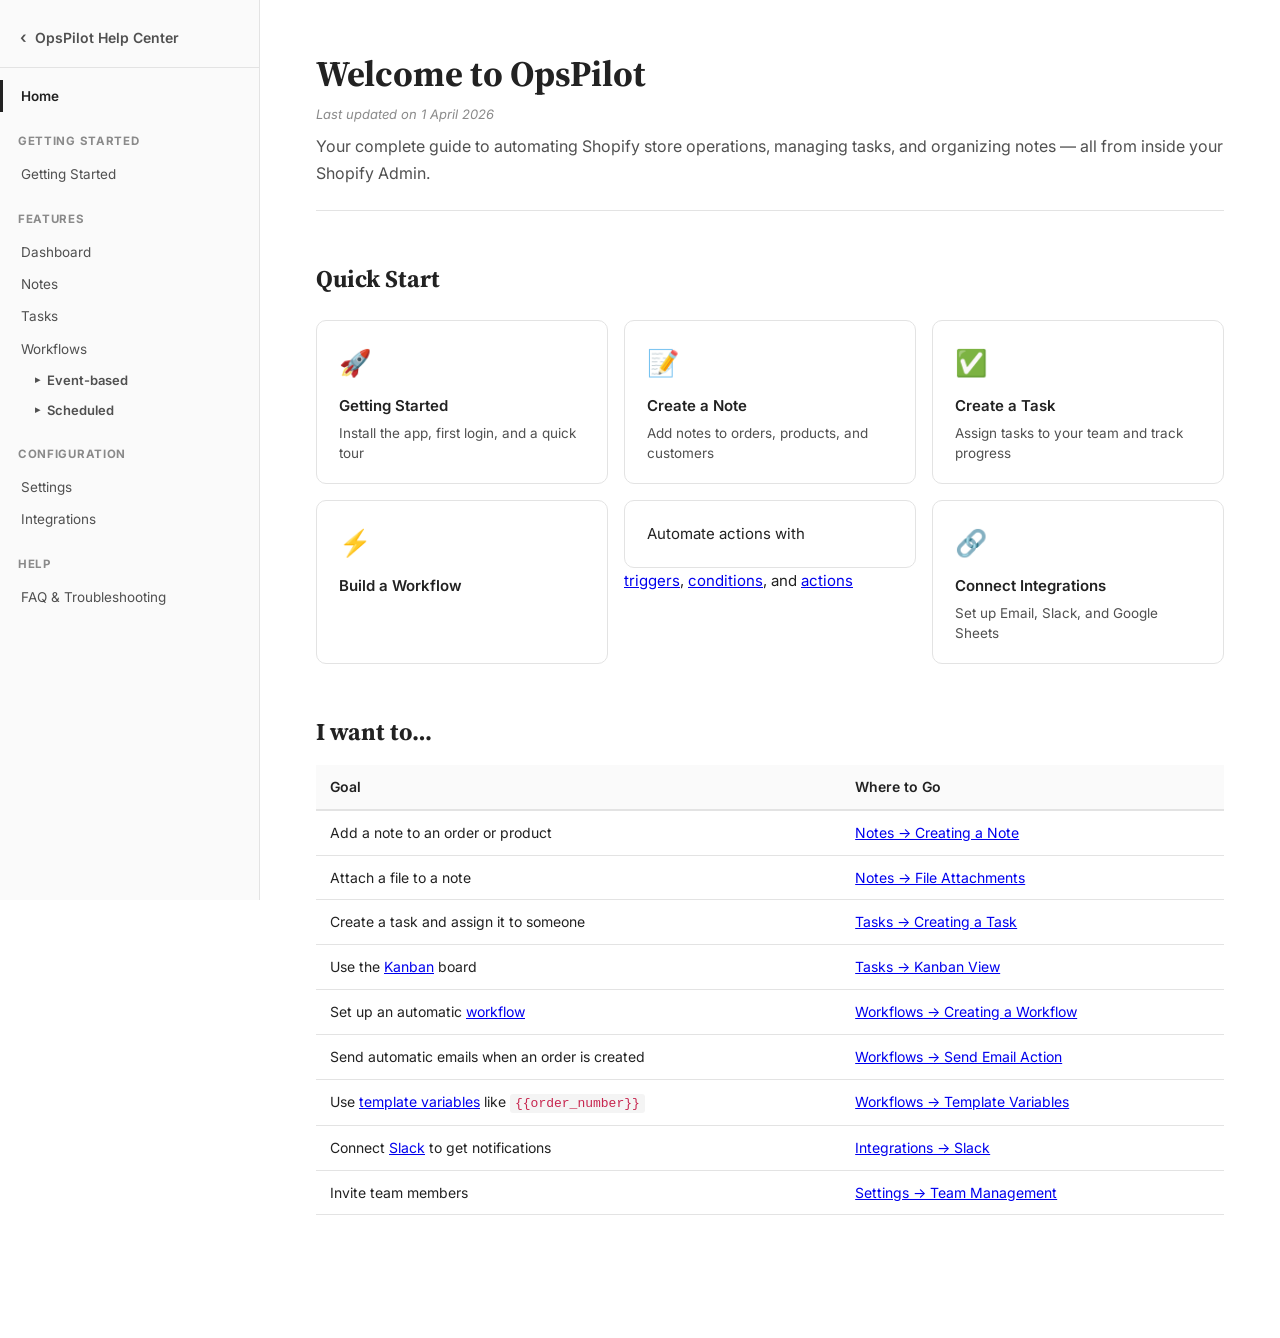
==== commit 7ac94db1: "Refactor code structure and remove redundant code blocks for improved readability and maintainabilit" ====
--- a/index.html
+++ b/index.html
@@ -52,7 +52,6 @@
     <div class="section-label">Configuration</div>
     <a href="settings.html">Settings</a>
     <a href="integrations.html">Integrations</a>
-    <a href="billing.html">Billing &amp; Plans</a>
     <div class="section-label">Help</div>
     <a href="faq.html">FAQ &amp; Troubleshooting</a>
   </nav>
@@ -95,11 +94,6 @@
         <div class="ql-title">Connect Integrations</div>
         <div class="ql-desc">Set up Email, Slack, and Google Sheets</div>
       </a>
-      <a class="quick-link" href="billing.html">
-        <div class="ql-icon">💳</div>
-        <div class="ql-title">Plans &amp; Pricing</div>
-        <div class="ql-desc">Compare plans and manage your subscription</div>
-      </a>
     </div>
 
     <h2 id="i-want-to">I want to…</h2>
@@ -115,7 +109,6 @@
         <tr><td>Use <a href="workflows.html#template-variables">template variables</a> like <code>{{order_number}}</code></td><td><a href="workflows.html#template-variables">Workflows → Template Variables</a></td></tr>
         <tr><td>Connect <a href="integrations.html#slack-integration">Slack</a> to get notifications</td><td><a href="integrations.html#slack-integration">Integrations → Slack</a></td></tr>
         <tr><td>Invite team members</td><td><a href="settings.html#team-management">Settings → Team Management</a></td></tr>
-        <tr><td>Upgrade my plan</td><td><a href="billing.html#how-to-upgrade">Billing → Upgrading</a></td></tr>
       </tbody>
     </table>
 
--- a/styles.css
+++ b/styles.css
@@ -250,7 +250,8 @@
   gap: 10px;
   align-items: flex-start;
 }
-.callout .callout-icon { font-size: 16px; flex-shrink: 0; margin-top: 2px; }
+.callout .callout-icon { display: flex; align-items: center; justify-content: center; flex-shrink: 0; margin-top: 2px; width: 20px; height: 20px; }
+.callout .callout-icon svg { width: 18px; height: 18px; flex-shrink: 0; }
 .callout-tip { background: #f0f7ef; border-left: 3px solid #3b873e; }
 .callout-note { background: #edf4fc; border-left: 3px solid #1473e6; }
 .callout-warning { background: #fef7ed; border-left: 3px solid #e68619; }
@@ -594,21 +595,23 @@
 .ann-left::after {
   left: 100%;
   top: 50%;
-  width: 50px;
+  width: var(--ann-w, 60px);
   transform-origin: 0% 50%;
 }
 .ann-right::after {
   right: 100%;
   top: 50%;
-  width: 50px;
+  width: var(--ann-w, 60px);
   transform-origin: 100% 50%;
 }
-.ann-pos-tl.ann-left::after  { transform: rotate(20deg); }
-.ann-pos-ml.ann-left::after  { transform: rotate(4deg); }
-.ann-pos-bl.ann-left::after  { transform: rotate(-20deg); }
-.ann-pos-tr.ann-right::after { transform: rotate(-20deg); }
-.ann-pos-mr.ann-right::after { transform: rotate(-4deg); }
-.ann-pos-br.ann-right::after { transform: rotate(20deg); }
+.ann-pos-tl.ann-left::after  { transform: rotate(var(--ann-rot, 20deg)); }
+.ann-pos-ml.ann-left::after  { transform: rotate(var(--ann-rot, 4deg)); }
+.ann-pos-bl.ann-left::after  { transform: rotate(var(--ann-rot, -20deg)); }
+.ann-pos-tr.ann-right::after { transform: rotate(var(--ann-rot, -20deg)); }
+.ann-pos-mr.ann-right::after { transform: rotate(var(--ann-rot, -4deg)); }
+.ann-pos-br.ann-right::after { transform: rotate(var(--ann-rot, 20deg)); }
+/* custom: no preset position — set top/bottom/left/right via inline style */
+.ann-pos-custom::after       { transform: rotate(var(--ann-rot, 0deg)); }
 
 /* common positions (relative to .feature-showcase) */
 .ann-pos-tl { top: 18%; left: 2%; }
@@ -687,4 +690,279 @@
   .section-hero h1 { font-size: 28px; }
   h2 { font-size: 21px; }
   .quick-links { grid-template-columns: 1fr; }
+}
+
+/* ══════════════════════════════════════════
+   PRO SHOWCASE — Multi-image grid showcases
+   ══════════════════════════════════════════ */
+
+/* Container */
+.pro-showcase {
+  position: relative;
+  border-radius: 20px;
+  padding: 40px 28px 44px;
+  margin: 28px 0 48px;
+  background: linear-gradient(135deg, rgba(34,197,94,.04) 0%, #fafffe 30%, #fafffe 70%, rgba(34,197,94,.04) 100%);
+  border: 1px solid rgba(34,197,94,.12);
+  overflow: hidden;
+}
+.pro-showcase::before {
+  content: '';
+  position: absolute;
+  top: -100px; right: -60px;
+  width: 260px; height: 260px;
+  border-radius: 50%;
+  background: radial-gradient(circle, rgba(34,197,94,.08) 0%, transparent 70%);
+  pointer-events: none;
+}
+.pro-showcase::after {
+  content: '';
+  position: absolute;
+  bottom: -80px; left: -40px;
+  width: 200px; height: 200px;
+  border-radius: 50%;
+  background: radial-gradient(circle, rgba(34,197,94,.06) 0%, transparent 70%);
+  pointer-events: none;
+}
+
+/* Header */
+.pro-showcase-header {
+  text-align: center;
+  margin-bottom: 32px;
+  position: relative;
+  z-index: 1;
+}
+.pro-showcase-logo {
+  font-size: 13px;
+  font-weight: 600;
+  color: var(--text-secondary);
+  display: flex;
+  align-items: center;
+  justify-content: center;
+  gap: 6px;
+  margin-bottom: 8px;
+}
+.pro-showcase-logo::before {
+  content: '';
+  width: 8px; height: 8px;
+  background: #22c55e;
+  border-radius: 50%;
+}
+.pro-showcase-title {
+  font-family: 'Source Serif 4', Georgia, serif;
+  font-size: 28px;
+  font-weight: 700;
+  color: var(--text);
+  margin-bottom: 6px;
+  line-height: 1.25;
+}
+.pro-showcase-subtitle {
+  font-size: 14px;
+  color: var(--text-secondary);
+  line-height: 1.6;
+  max-width: 520px;
+  margin: 0 auto;
+}
+
+/* Image grid layouts */
+.pro-showcase-grid {
+  display: grid;
+  gap: 20px;
+  position: relative;
+  z-index: 1;
+}
+.pro-showcase-grid.cols-2 {
+  grid-template-columns: 1fr 1fr;
+}
+.pro-showcase-grid.cols-3 {
+  grid-template-columns: 1fr 1fr 1fr;
+}
+.pro-showcase-grid.cols-1 {
+  grid-template-columns: 1fr;
+  max-width: 600px;
+  margin: 0 auto;
+}
+/* Featured layout: 1 large + 2 small */
+.pro-showcase-grid.featured {
+  grid-template-columns: 1.4fr 1fr;
+  grid-template-rows: auto auto;
+}
+.pro-showcase-grid.featured .pro-card:first-child {
+  grid-row: 1 / 3;
+}
+
+/* Card */
+.pro-card {
+  background: #fff;
+  border-radius: 14px;
+  border: 1px solid var(--border);
+  overflow: hidden;
+  box-shadow: 0 2px 12px rgba(0,0,0,.05);
+  transition: transform .2s, box-shadow .2s;
+}
+.pro-card:hover {
+  transform: translateY(-3px);
+  box-shadow: 0 8px 28px rgba(0,0,0,.10);
+}
+.pro-card-img {
+  width: 100%;
+  display: block;
+  border-bottom: 1px solid var(--border);
+}
+.pro-card-body {
+  padding: 14px 16px 16px;
+}
+.pro-card-label {
+  display: inline-flex;
+  align-items: center;
+  gap: 6px;
+  font-size: 12px;
+  font-weight: 600;
+  color: #16a34a;
+  text-transform: uppercase;
+  letter-spacing: .04em;
+  margin-bottom: 4px;
+}
+.pro-card-label::before {
+  content: '';
+  width: 6px; height: 6px;
+  background: #22c55e;
+  border-radius: 50%;
+}
+.pro-card-desc {
+  font-size: 13px;
+  color: var(--text-secondary);
+  line-height: 1.5;
+  margin: 0;
+}
+
+/* Flow showcase — horizontal step flow */
+.pro-flow {
+  display: flex;
+  align-items: stretch;
+  gap: 0;
+  position: relative;
+  z-index: 1;
+}
+.pro-flow-step {
+  flex: 1;
+  display: flex;
+  flex-direction: column;
+  align-items: center;
+  position: relative;
+}
+.pro-flow-step + .pro-flow-step::before {
+  content: '';
+  position: absolute;
+  left: -16px;
+  top: 50%;
+  transform: translateY(-50%);
+  width: 0; height: 0;
+  border-left: 10px solid #22c55e;
+  border-top: 7px solid transparent;
+  border-bottom: 7px solid transparent;
+  opacity: .5;
+}
+.pro-flow-badge {
+  display: inline-flex;
+  align-items: center;
+  justify-content: center;
+  padding: 4px 14px;
+  border-radius: 20px;
+  font-size: 11px;
+  font-weight: 700;
+  text-transform: uppercase;
+  letter-spacing: .06em;
+  margin-bottom: 10px;
+  border: 2px solid;
+}
+.pro-flow-badge.when { background: #f0fdf4; color: #16a34a; border-color: #bbf7d0; }
+.pro-flow-badge.if   { background: #fefce8; color: #a16207; border-color: #fde68a; }
+.pro-flow-badge.then { background: #eff6ff; color: #2563eb; border-color: #bfdbfe; }
+.pro-flow-badge.step-num { background: #f3f4f6; color: #374151; border-color: #e5e7eb; }
+
+.pro-flow-card {
+  background: #fff;
+  border-radius: 12px;
+  border: 1px solid var(--border);
+  overflow: hidden;
+  box-shadow: 0 2px 10px rgba(0,0,0,.05);
+  width: 100%;
+  transition: transform .2s;
+}
+.pro-flow-card:hover { transform: translateY(-2px); }
+.pro-flow-card img {
+  width: 100%;
+  display: block;
+}
+.pro-flow-card .pro-card-body {
+  padding: 10px 12px 12px;
+}
+
+/* Single featured image with side annotations */
+.pro-showcase-single {
+  display: flex;
+  gap: 28px;
+  align-items: center;
+  position: relative;
+  z-index: 1;
+}
+.pro-showcase-single .pro-side-labels {
+  flex: 0 0 180px;
+  display: flex;
+  flex-direction: column;
+  gap: 16px;
+}
+.pro-showcase-single .pro-main-img {
+  flex: 1;
+  min-width: 0;
+}
+.pro-showcase-single .pro-main-img img {
+  width: 100%;
+  border-radius: 12px;
+  border: 1px solid var(--border);
+  box-shadow: 0 4px 20px rgba(0,0,0,.07);
+}
+.pro-side-label {
+  display: flex;
+  align-items: flex-start;
+  gap: 8px;
+  font-size: 12.5px;
+  color: var(--text);
+  line-height: 1.45;
+}
+.pro-side-label::before {
+  content: '';
+  width: 8px; height: 8px;
+  min-width: 8px;
+  background: #22c55e;
+  border-radius: 50%;
+  margin-top: 3px;
+}
+.pro-side-label strong {
+  display: block;
+  font-size: 12px;
+  font-weight: 700;
+  color: var(--text);
+}
+.pro-side-label span {
+  font-weight: 400;
+  color: var(--text-secondary);
+}
+
+/* Responsive */
+@media (max-width: 1100px) {
+  .pro-showcase-grid.cols-3 { grid-template-columns: 1fr 1fr; }
+  .pro-showcase-grid.featured { grid-template-columns: 1fr; }
+  .pro-showcase-grid.featured .pro-card:first-child { grid-row: auto; }
+  .pro-flow { flex-direction: column; gap: 20px; }
+  .pro-flow-step + .pro-flow-step::before { display: none; }
+  .pro-showcase-single { flex-direction: column; }
+  .pro-showcase-single .pro-side-labels { flex: none; flex-direction: row; flex-wrap: wrap; gap: 12px; }
+}
+@media (max-width: 768px) {
+  .pro-showcase { padding: 28px 16px 32px; }
+  .pro-showcase-grid.cols-2,
+  .pro-showcase-grid.cols-3 { grid-template-columns: 1fr; }
+  .pro-showcase-title { font-size: 22px; }
 }
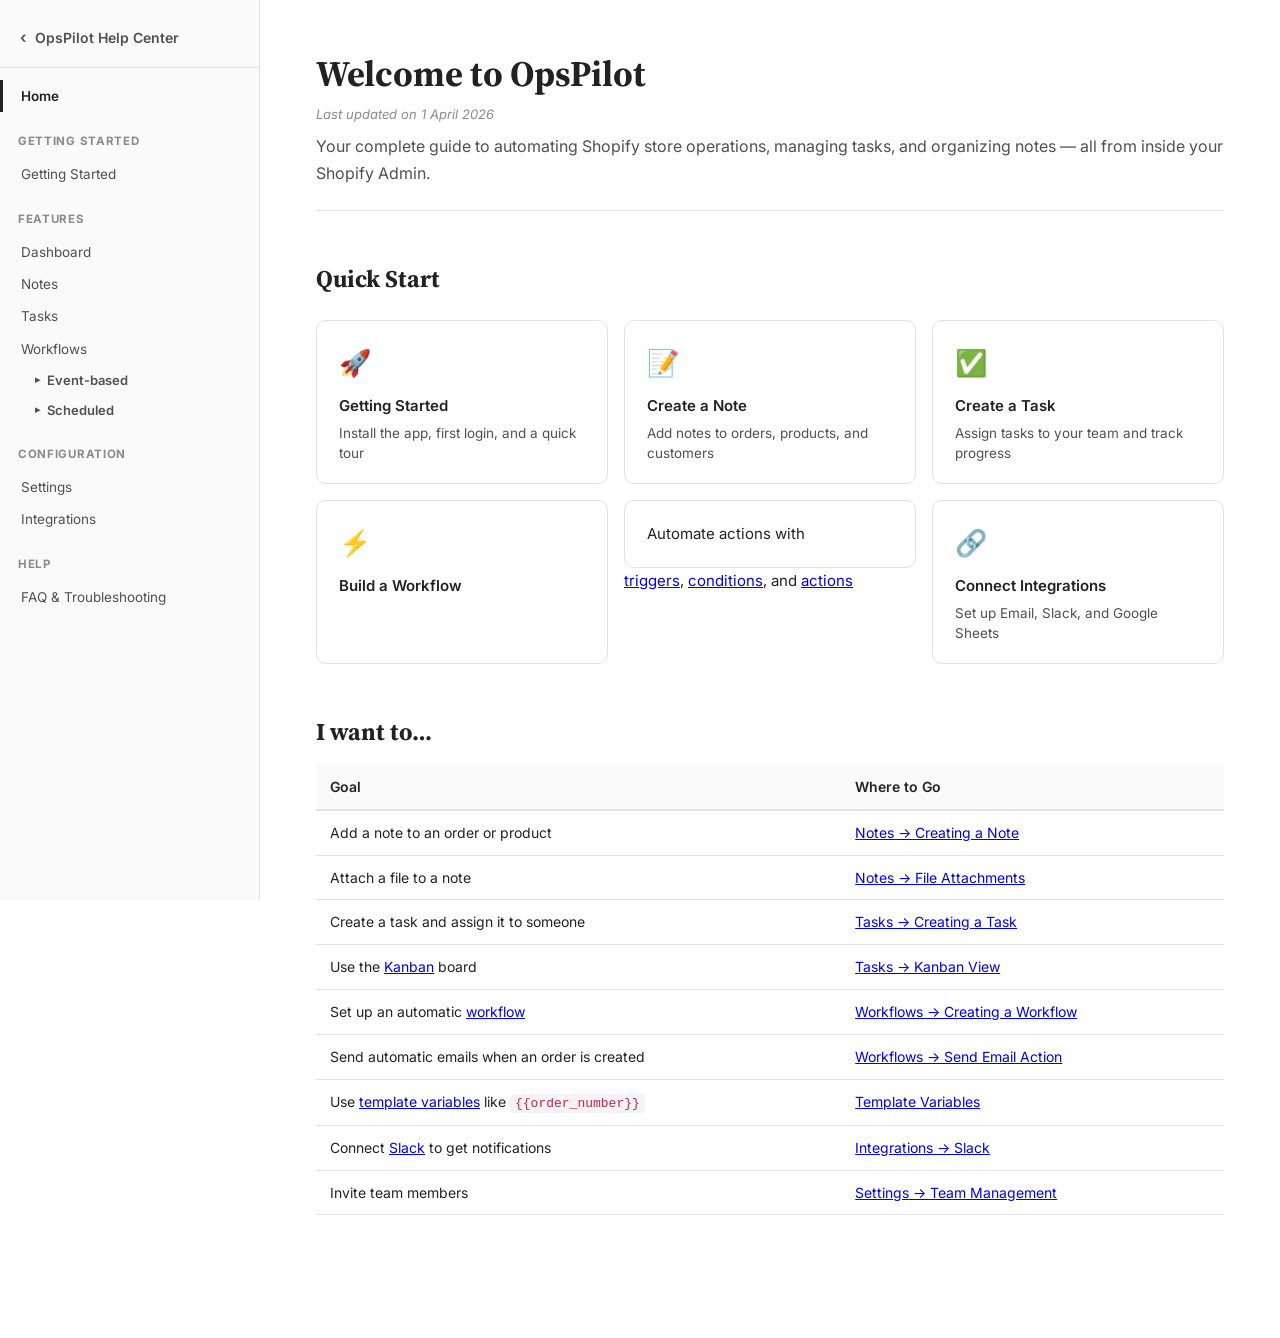
==== commit b4d74548: "Update links to Template Variables page across multiple documents and add new Template Variables ref" ====
--- a/index.html
+++ b/index.html
@@ -33,7 +33,7 @@
             <a href="workflows.html#event-based-triggers">Triggers</a>
             <a href="workflows.html#conditions">Conditions</a>
             <a href="workflows.html#actions">Actions</a>
-            <a href="workflows.html#template-variables">Template Variables</a>
+            <a href="template-variables.html">Template Variables</a>
             <a href="workflows.html#delayed-actions">Delayed Actions</a>
             <a href="workflows.html#deduplication">Deduplication</a>
           </div>
@@ -106,7 +106,7 @@
         <tr><td>Use the <a href="tasks.html#kanban-board-view">Kanban</a> board</td><td><a href="tasks.html#kanban-board-view">Tasks → Kanban View</a></td></tr>
         <tr><td>Set up an automatic <a href="workflows.html#creating-a-workflow">workflow</a></td><td><a href="workflows.html#creating-a-workflow">Workflows → Creating a Workflow</a></td></tr>
         <tr><td>Send automatic emails when an order is created</td><td><a href="workflows.html#send-email">Workflows → Send Email Action</a></td></tr>
-        <tr><td>Use <a href="workflows.html#template-variables">template variables</a> like <code>{{order_number}}</code></td><td><a href="workflows.html#template-variables">Workflows → Template Variables</a></td></tr>
+        <tr><td>Use <a href="template-variables.html">template variables</a> like <code>{{order_number}}</code></td><td><a href="template-variables.html">Template Variables</a></td></tr>
         <tr><td>Connect <a href="integrations.html#slack-integration">Slack</a> to get notifications</td><td><a href="integrations.html#slack-integration">Integrations → Slack</a></td></tr>
         <tr><td>Invite team members</td><td><a href="settings.html#team-management">Settings → Team Management</a></td></tr>
       </tbody>
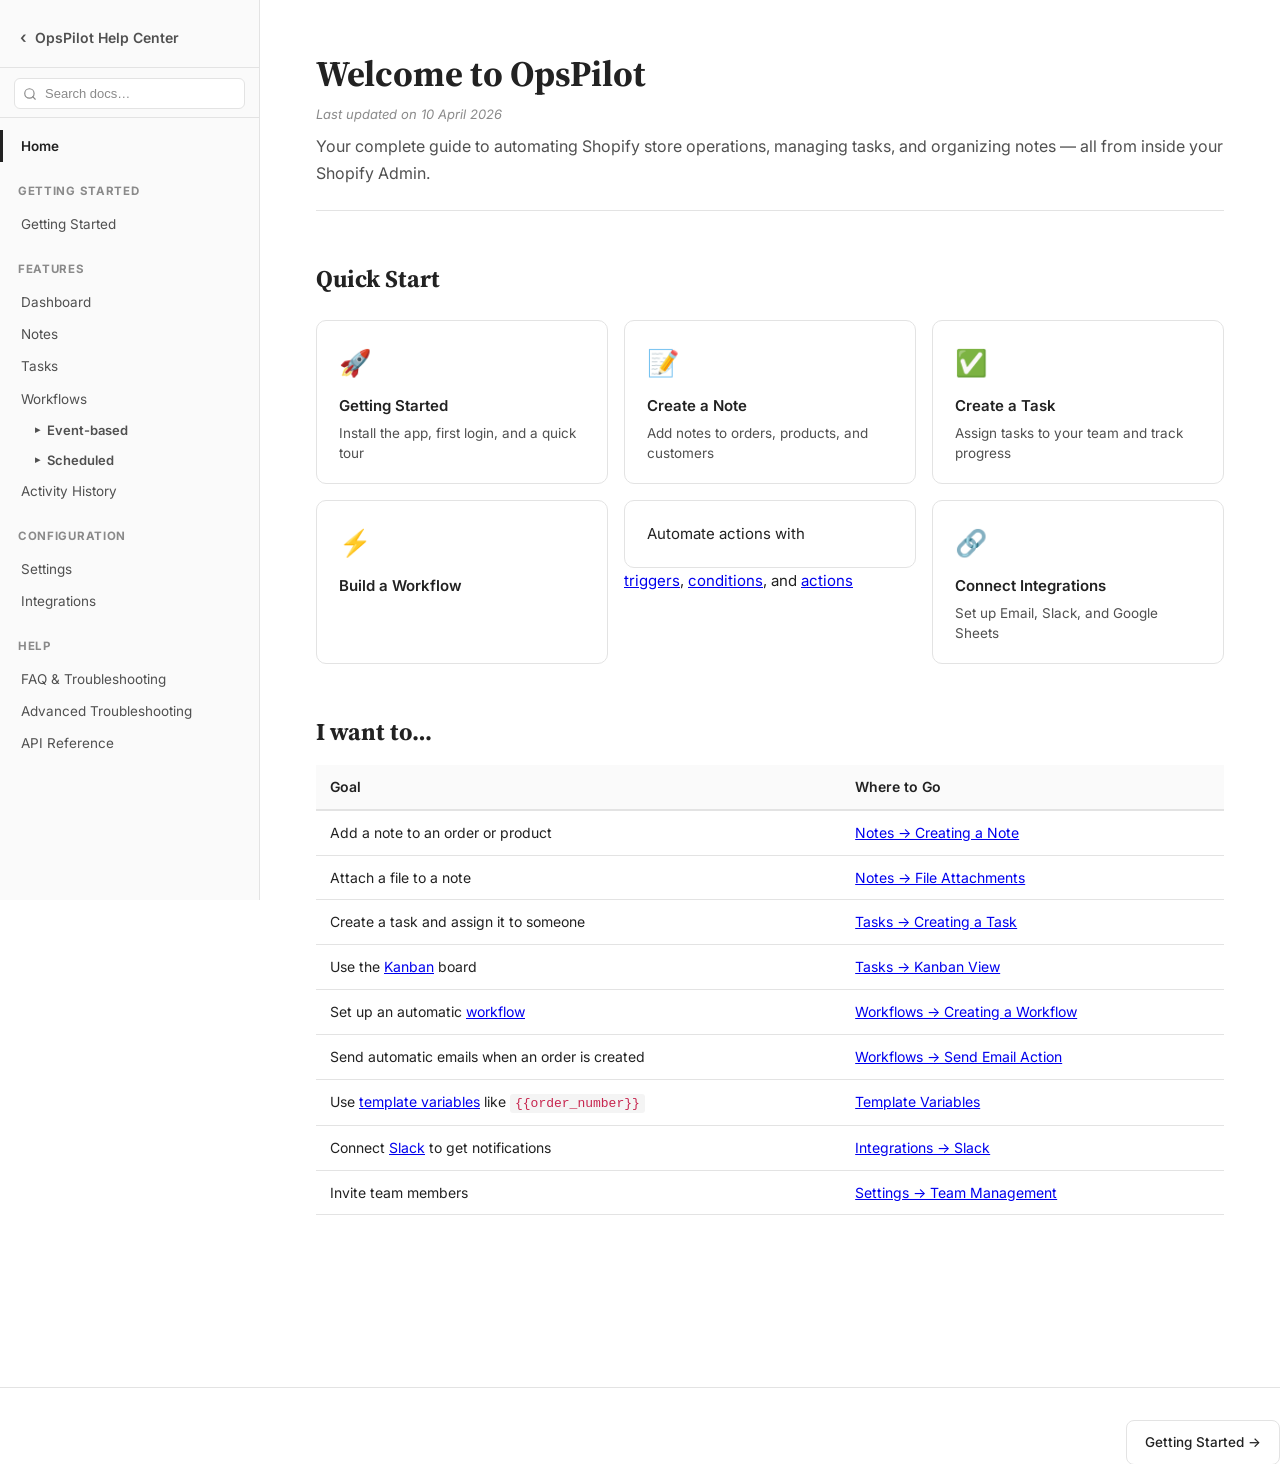
==== commit d9be24a2: "Add advanced troubleshooting guide for workflows, integrations, and tasks" ====
--- a/index.html
+++ b/index.html
@@ -13,6 +13,10 @@
 <aside class="sidebar" id="sidebar">
   <div class="sidebar-header">
     <a class="logo" href="index.html"><span class="back-arrow">&lsaquo;</span> OpsPilot Help Center</a>
+  </div>
+  <div class="sidebar-search">
+    <input type="text" id="doc-search" placeholder="Search docs…" autocomplete="off" />
+    <div id="search-results" class="search-results" style="display:none;"></div>
   </div>
   <nav>
     <a href="index.html" class="active">Home</a>
@@ -49,11 +53,14 @@
         </div>
       </div>
     </div>
+    <a href="activity.html">Activity History</a>
     <div class="section-label">Configuration</div>
     <a href="settings.html">Settings</a>
     <a href="integrations.html">Integrations</a>
     <div class="section-label">Help</div>
     <a href="faq.html">FAQ &amp; Troubleshooting</a>
+    <a href="troubleshooting.html">Advanced Troubleshooting</a>
+    <a href="api-reference.html">API Reference</a>
   </nav>
 </aside>
 
@@ -63,7 +70,7 @@
 
     <div class="section-hero">
       <h1>Welcome to OpsPilot</h1>
-      <div class="last-updated">Last updated on 1 April 2026</div>
+      <div class="last-updated">Last updated on 10 April 2026</div>
       <p>Your complete guide to automating Shopify store operations, managing tasks, and organizing notes — all from inside your Shopify Admin.</p>
     </div>
 
@@ -114,6 +121,10 @@
 
   </div>
 </div>
+    <div class="page-nav">
+      <span class="page-nav-btn page-nav-prev disabled"></span>
+      <a class="page-nav-btn page-nav-next" href="getting-started.html">Getting Started &#8594;</a>
+    </div>
 
 <script src="nav.js"></script>
 </body>
--- a/styles.css
+++ b/styles.css
@@ -965,4 +965,118 @@
   .pro-showcase-grid.cols-2,
   .pro-showcase-grid.cols-3 { grid-template-columns: 1fr; }
   .pro-showcase-title { font-size: 22px; }
+}
+
+/* ── SIDEBAR SEARCH ── */
+.sidebar-search {
+  padding: 10px 14px 8px;
+  border-bottom: 1px solid var(--border);
+  position: relative;
+}
+#doc-search {
+  width: 100%;
+  padding: 7px 10px 7px 30px;
+  font-size: 13px;
+  border: 1px solid var(--border);
+  border-radius: 6px;
+  background: var(--bg) url("data:image/svg+xml,%3Csvg xmlns='http://www.w3.org/2000/svg' width='14' height='14' viewBox='0 0 24 24' fill='none' stroke='%238a8a8a' stroke-width='2' stroke-linecap='round' stroke-linejoin='round'%3E%3Ccircle cx='11' cy='11' r='8'/%3E%3Cpath d='m21 21-4.35-4.35'/%3E%3C/svg%3E") 8px center no-repeat;
+  color: var(--text);
+  outline: none;
+  transition: border-color .15s;
+}
+#doc-search:focus { border-color: var(--accent); }
+#doc-search::placeholder { color: var(--text-muted); }
+
+.search-results {
+  position: absolute;
+  top: calc(100% - 8px);
+  left: 0; right: 0;
+  background: #fff;
+  border: 1px solid var(--border);
+  border-top: none;
+  border-radius: 0 0 8px 8px;
+  box-shadow: 0 8px 24px rgba(0,0,0,.10);
+  z-index: 200;
+  max-height: 360px;
+  overflow-y: auto;
+}
+.search-result-item {
+  display: block;
+  padding: 10px 14px;
+  text-decoration: none;
+  color: var(--text);
+  border-bottom: 1px solid var(--border);
+  transition: background .1s;
+}
+.search-result-item:last-child { border-bottom: none; }
+.search-result-item:hover { background: #f5f5f5; }
+.sr-section {
+  font-size: 11px;
+  font-weight: 600;
+  color: var(--text-muted);
+  text-transform: uppercase;
+  letter-spacing: .04em;
+  margin-right: 4px;
+}
+.sr-title {
+  font-size: 13px;
+  font-weight: 500;
+  color: var(--text);
+  margin-bottom: 2px;
+}
+.sr-desc {
+  font-size: 11.5px;
+  color: var(--text-muted);
+  line-height: 1.4;
+  white-space: nowrap;
+  overflow: hidden;
+  text-overflow: ellipsis;
+}
+.search-no-results {
+  padding: 14px;
+  font-size: 13px;
+  color: var(--text-muted);
+  text-align: center;
+}
+
+/* ── PREV / NEXT PAGE NAVIGATION ── */
+.page-nav {
+  display: flex;
+  justify-content: space-between;
+  align-items: center;
+  padding: 32px 0 0;
+  margin-top: 48px;
+  border-top: 1px solid var(--border);
+  gap: 12px;
+}
+.page-nav-btn {
+  display: inline-flex;
+  align-items: center;
+  gap: 6px;
+  padding: 10px 18px;
+  border-radius: 8px;
+  border: 1px solid var(--border);
+  font-size: 13.5px;
+  font-weight: 500;
+  color: var(--text);
+  text-decoration: none;
+  background: var(--bg);
+  transition: border-color .15s, box-shadow .15s, background .15s;
+  min-width: 0;
+}
+.page-nav-btn:hover {
+  border-color: var(--accent);
+  color: var(--accent);
+  background: #f0f6ff;
+  box-shadow: 0 2px 8px rgba(20,115,230,.08);
+}
+.page-nav-btn.disabled {
+  visibility: hidden;
+  pointer-events: none;
+}
+.page-nav-prev { margin-right: auto; }
+.page-nav-next { margin-left: auto; }
+@media (max-width: 768px) {
+  .page-nav { flex-direction: column; align-items: stretch; gap: 8px; }
+  .page-nav-prev, .page-nav-next { margin: 0; justify-content: center; }
 }
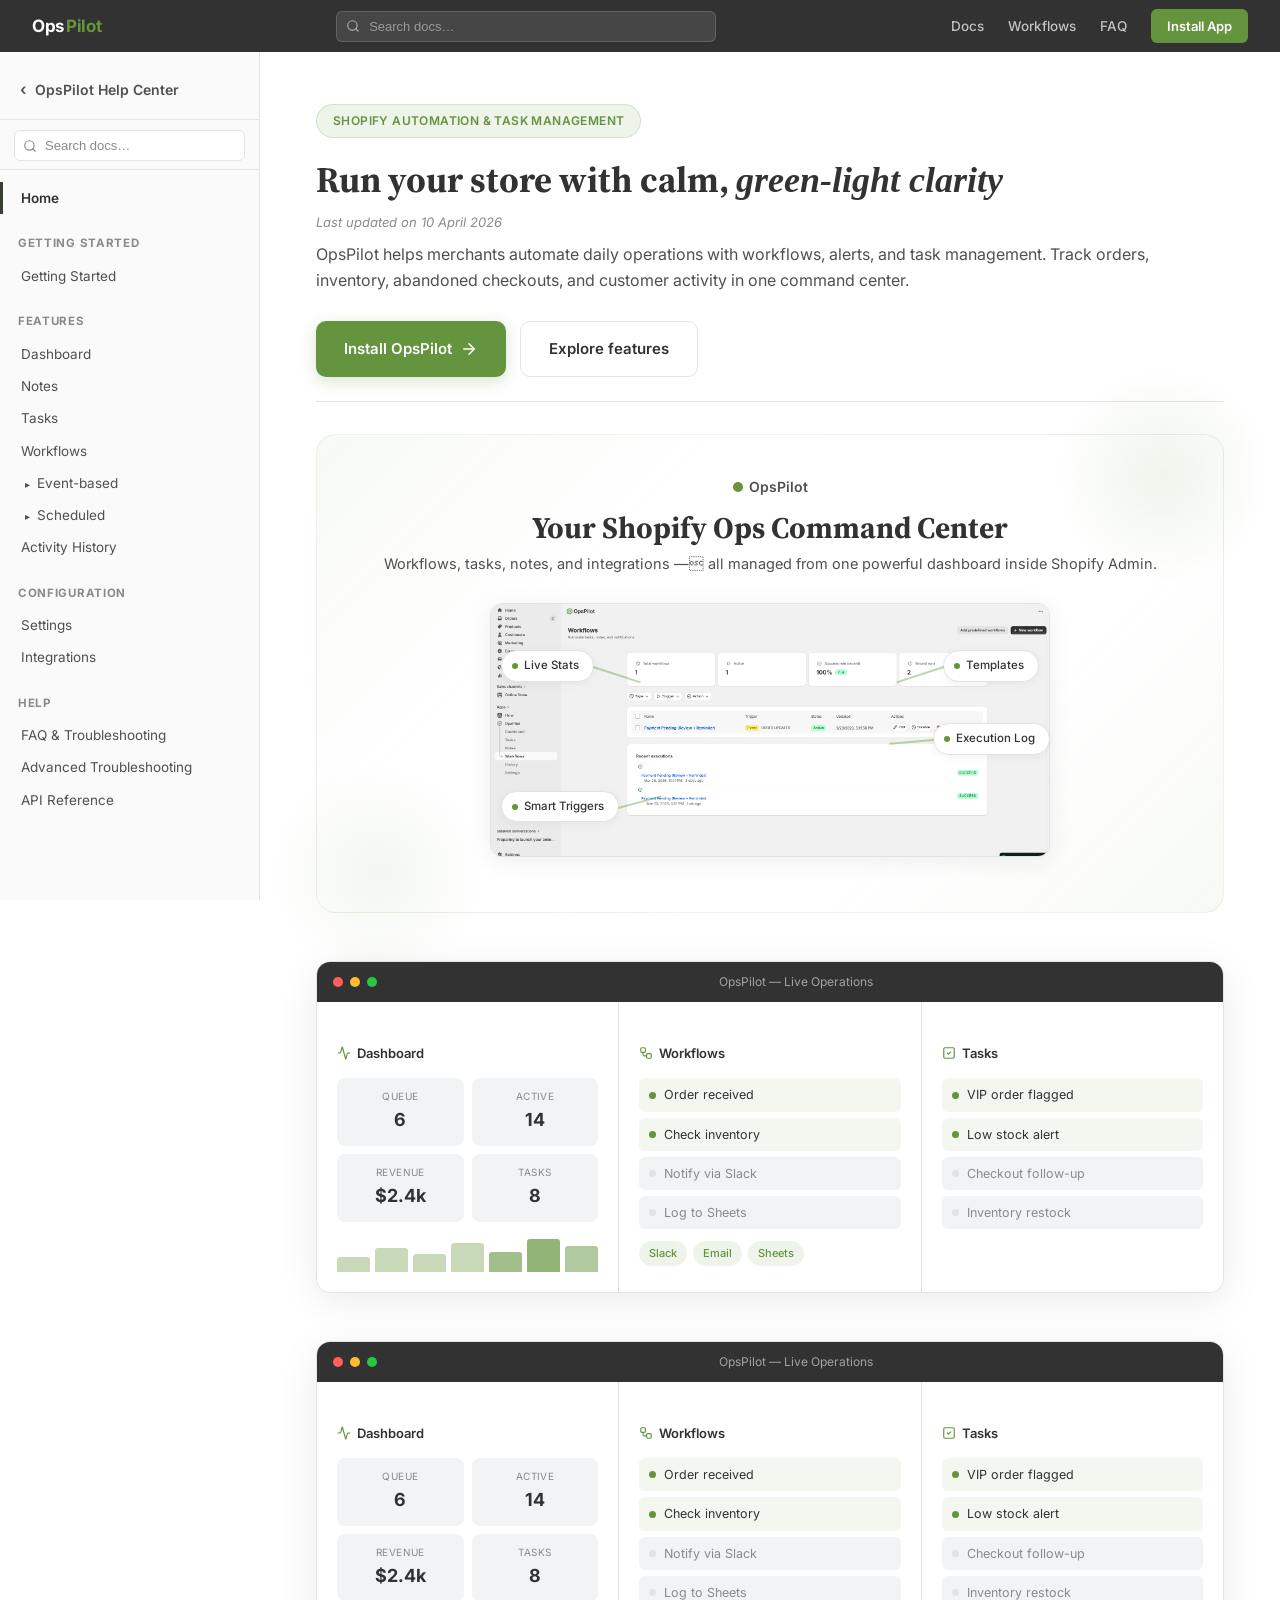
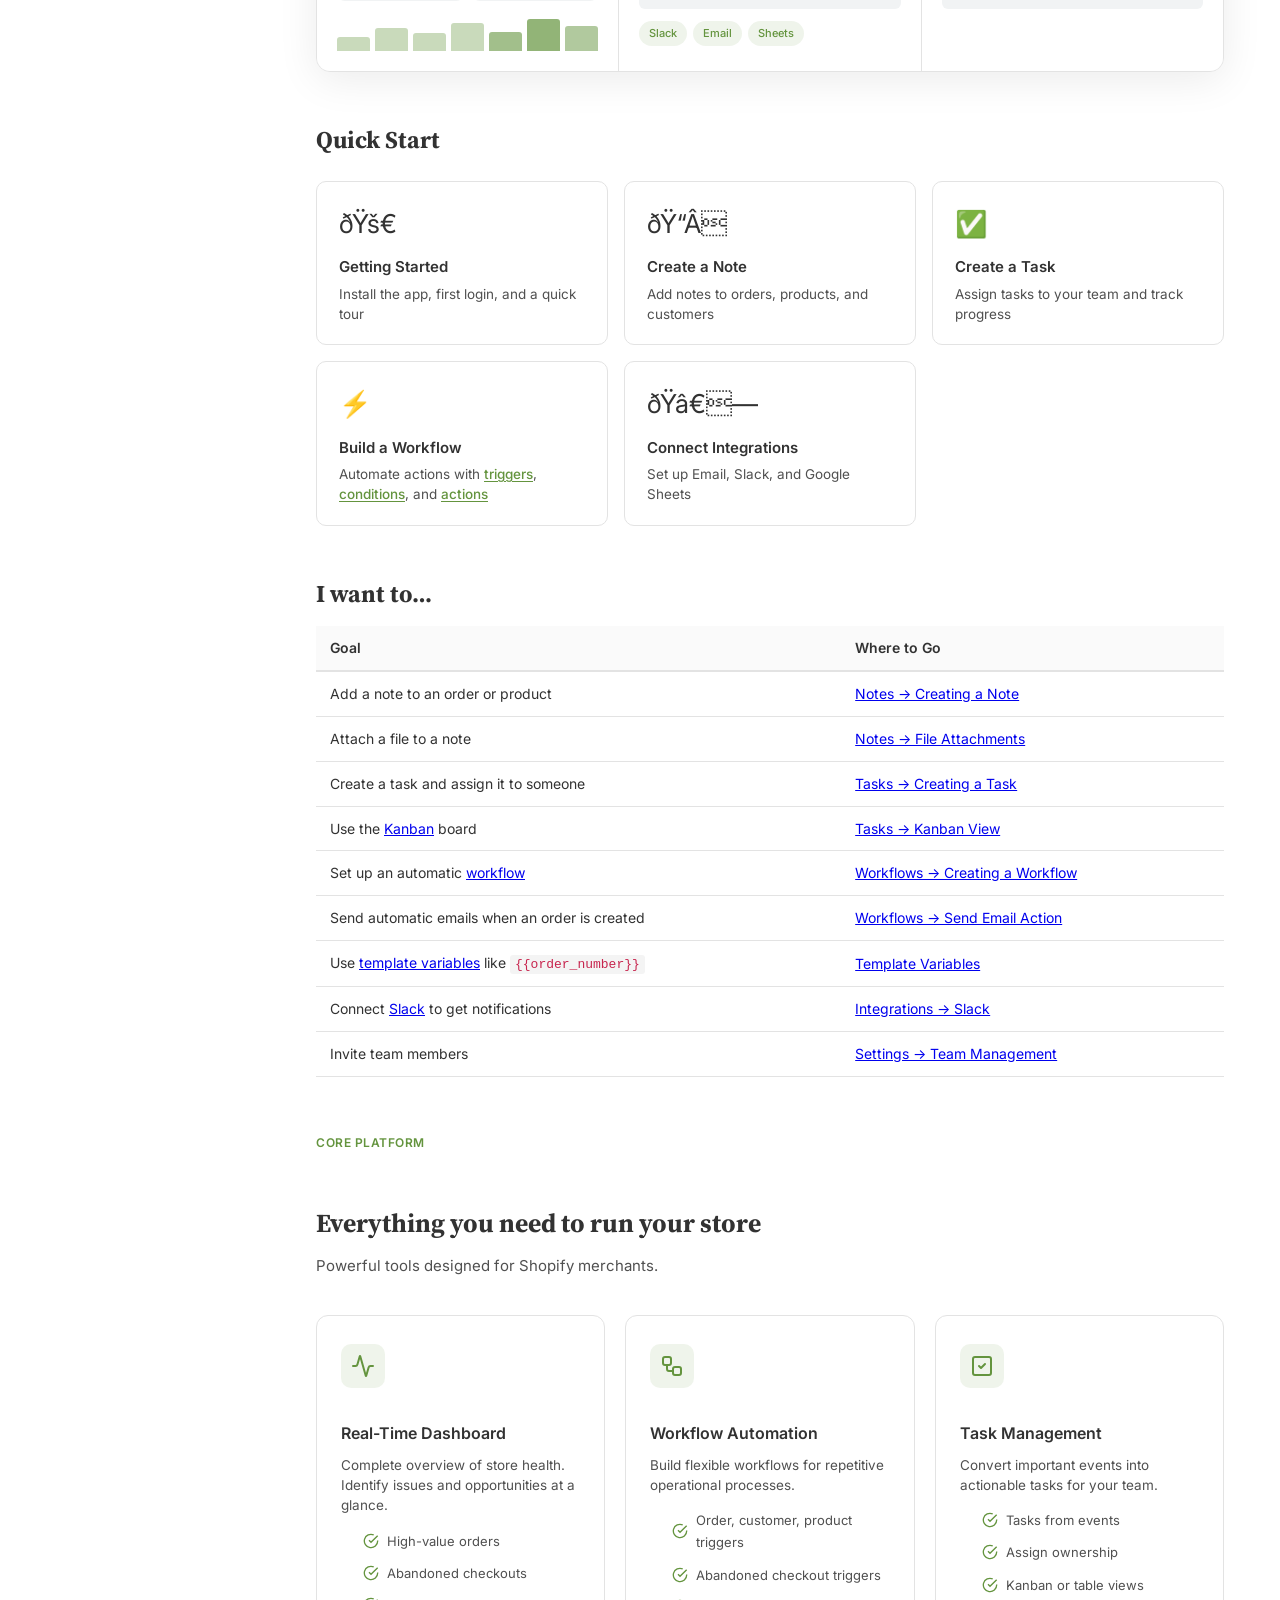
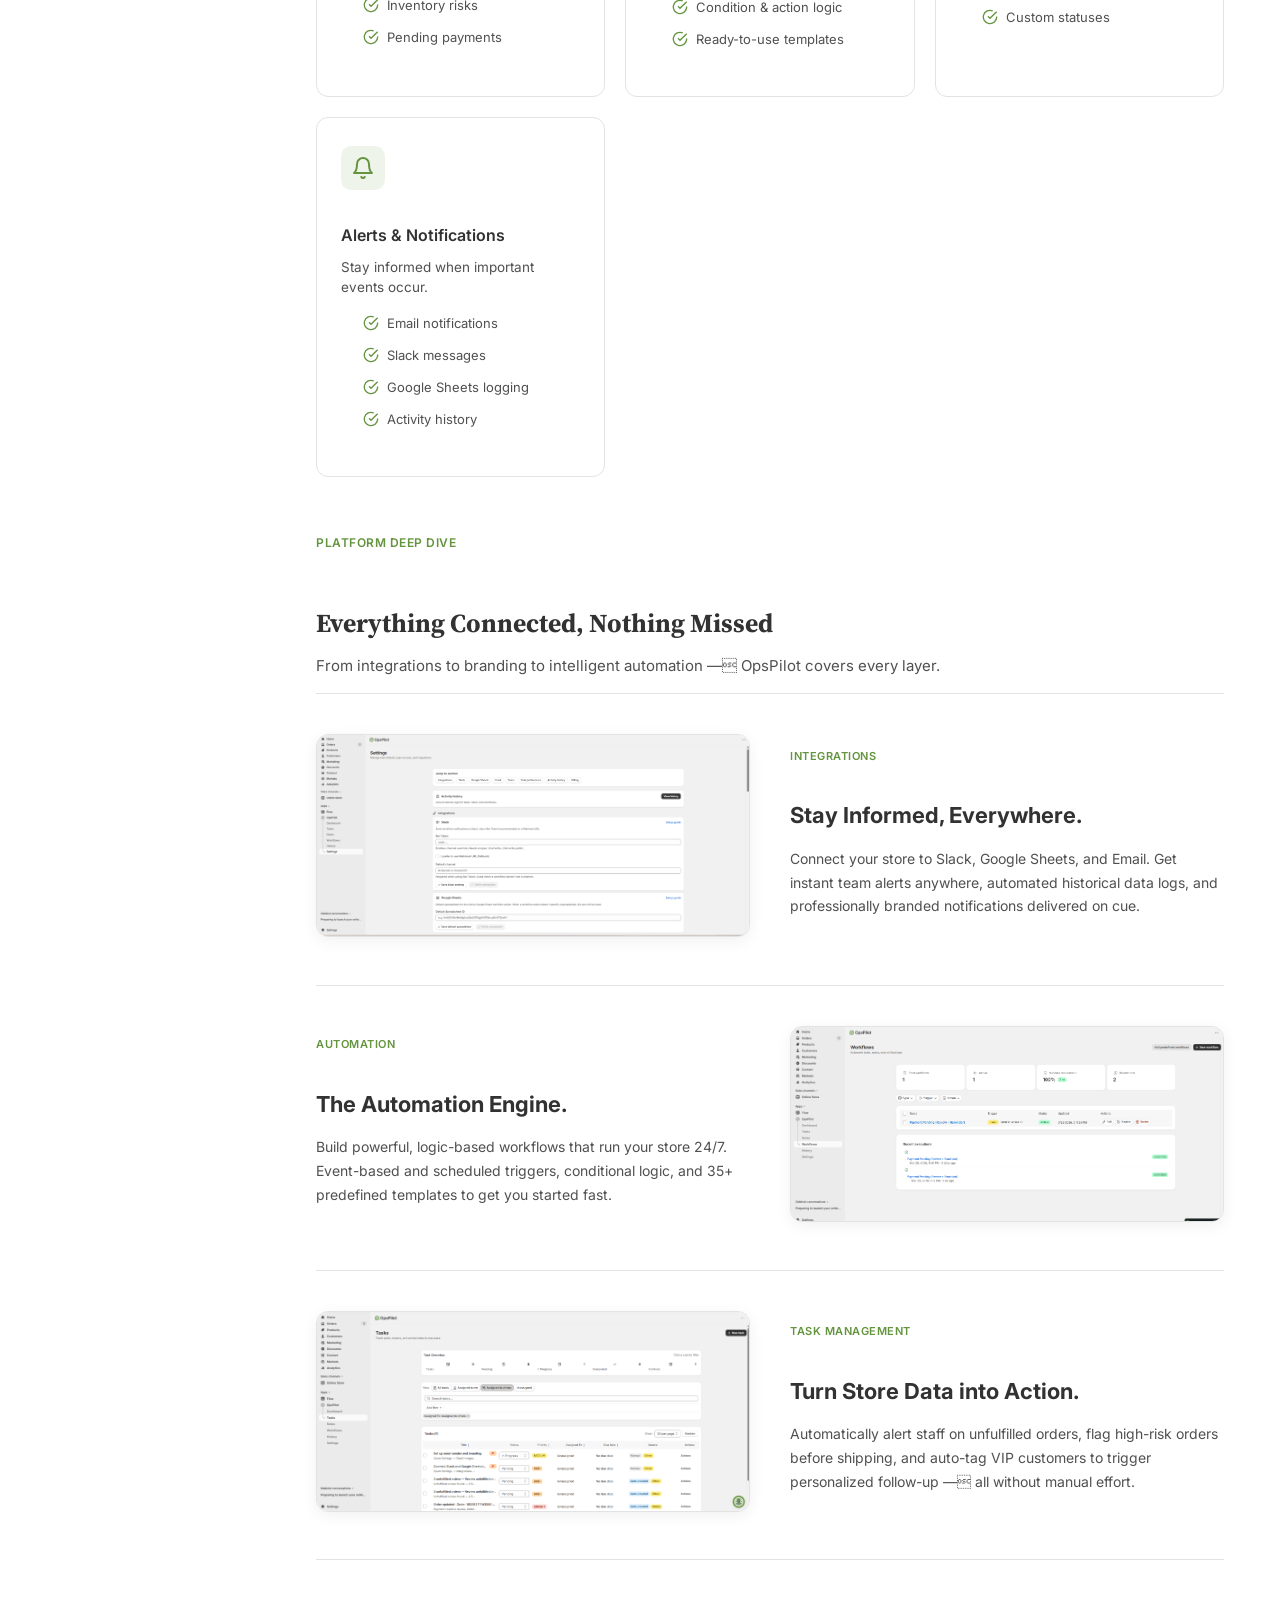
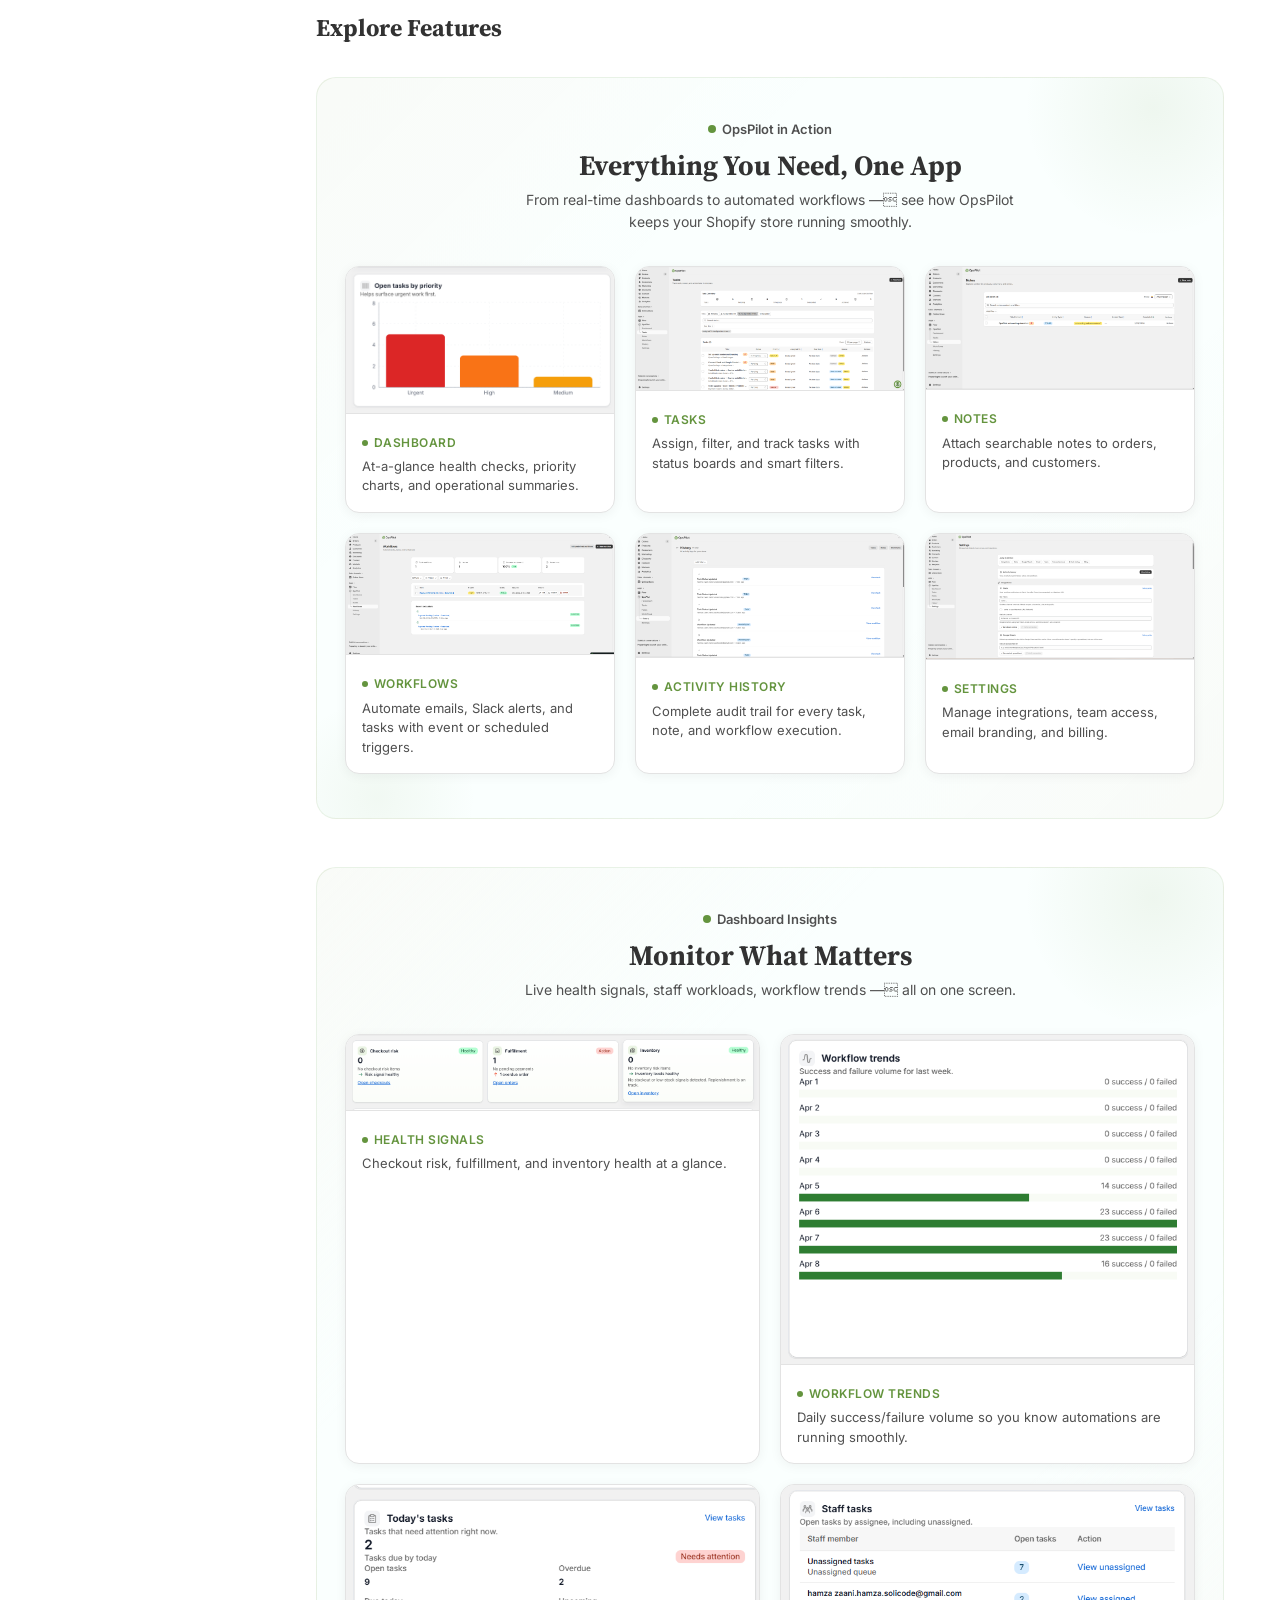
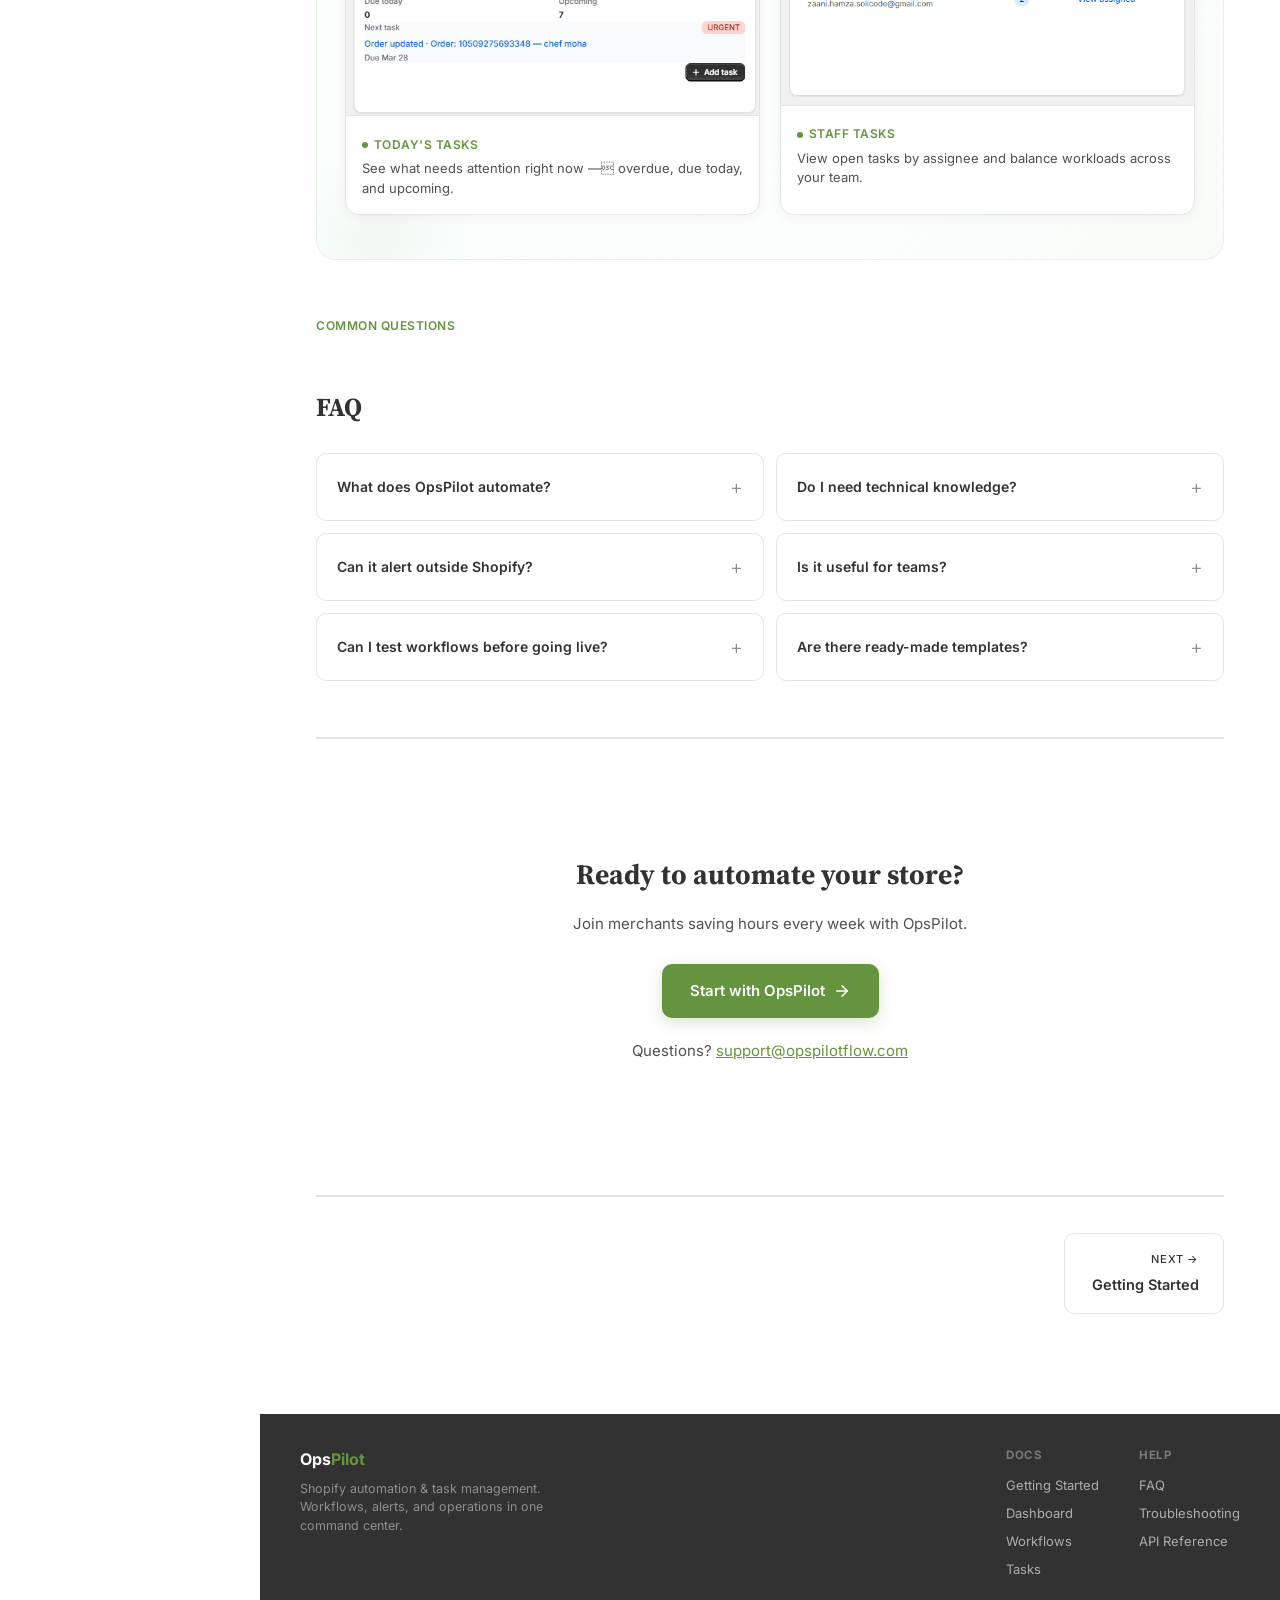
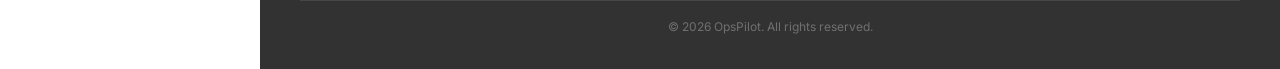
==== commit 1191d752: "Enhance documentation layout and functionality across multiple pages - Added a consistent site heade" ====
--- a/index.html
+++ b/index.html
@@ -3,10 +3,24 @@
 <head>
   <meta charset="UTF-8" />
   <meta name="viewport" content="width=device-width, initial-scale=1.0" />
-  <title>OpsPilot — Help Center</title>
+  <title>OpsPilot — Help Center</title>
   <link rel="stylesheet" href="styles.css" />
 </head>
 <body>
+
+<header class="site-header">
+  <a class="site-header-logo" href="index.html"><span class="logo-ops">Ops</span><span class="logo-pilot">Pilot</span></a>
+  <div class="header-search">
+    <input type="text" id="header-doc-search" placeholder="Search docs…" autocomplete="off" />
+    <div id="header-search-results" class="header-search-results" style="display:none;"></div>
+  </div>
+  <nav class="site-header-nav">
+    <a href="getting-started.html">Docs</a>
+    <a href="workflows.html">Workflows</a>
+    <a href="faq.html">FAQ</a>
+    <a href="https://apps.shopify.com/" class="header-btn">Install App</a>
+  </nav>
+</header>
 
 <div class="sidebar-overlay" id="overlay" onclick="toggleSidebar()"></div>
 
@@ -30,9 +44,9 @@
       <a href="workflows.html">Workflows</a>
       <div class="tree-branch">
         <div class="tree-node">
-          <div class="tree-toggle" onclick="toggleTree(this)">
-            <span class="tree-arrow">▸</span> Event-based
-          </div>
+          <a href="workflows.html#event-based-triggers" class="tree-toggle" onclick="toggleTree(this)">
+            <span class="tree-arrow">&#9656;</span> Event-based
+          </a>
           <div class="tree-children">
             <a href="workflows.html#event-based-triggers">Triggers</a>
             <a href="workflows.html#conditions">Conditions</a>
@@ -43,9 +57,9 @@
           </div>
         </div>
         <div class="tree-node">
-          <div class="tree-toggle" onclick="toggleTree(this)">
-            <span class="tree-arrow">▸</span> Scheduled
-          </div>
+          <a href="workflows.html#scheduled-workflows" class="tree-toggle" onclick="toggleTree(this)">
+            <span class="tree-arrow">&#9656;</span> Scheduled
+          </a>
           <div class="tree-children">
             <a href="workflows.html#scheduled-trigger">Scheduled Trigger</a>
             <a href="workflows.html#scheduled-workflows">Scheduled Workflows</a>
@@ -69,20 +83,169 @@
   <div class="content">
 
     <div class="section-hero">
-      <h1>Welcome to OpsPilot</h1>
+      <div class="hero-badge">Shopify Automation &amp; Task Management</div>
+      <h1>Run your store with calm, <em>green-light clarity</em></h1>
       <div class="last-updated">Last updated on 10 April 2026</div>
-      <p>Your complete guide to automating Shopify store operations, managing tasks, and organizing notes — all from inside your Shopify Admin.</p>
+      <p>OpsPilot helps merchants automate daily operations with workflows, alerts, and task management. Track orders, inventory, abandoned checkouts, and customer activity in one command center.</p>
+      <div class="hero-actions">
+        <a class="btn-hero btn-hero-primary" href="https://apps.shopify.com/">Install OpsPilot <svg width="18" height="18" viewBox="0 0 24 24" fill="none" stroke="currentColor" stroke-width="2" stroke-linecap="round" stroke-linejoin="round"><path d="M5 12h14"/><path d="m12 5 7 7-7 7"/></svg></a>
+        <a class="btn-hero btn-hero-secondary" href="#explore-features">Explore features</a>
+      </div>
+    </div>
+
+    <!-- ── HERO SHOWCASE ── -->
+    <div class="feature-showcase">
+      <div class="blob-tr"></div>
+      <div class="blob-bl"></div>
+      <div class="showcase-logo">
+        <span class="showcase-logo-dot"></span> OpsPilot
+      </div>
+      <div class="showcase-title">Your Shopify Ops Command Center</div>
+      <div class="showcase-subtitle">Workflows, tasks, notes, and integrations — all managed from one powerful dashboard inside Shopify Admin.</div>
+      <div class="showcase-body">
+        <img class="showcase-image" src="images/workflows_list_.png" alt="OpsPilot Workflows overview showing stats, workflow list, and recent executions" />
+        <span class="showcase-annotation ann-left ann-pos-tl" style="--ann-w:50px;--ann-rot:18deg" data-tip="Track total, active, and success rates at a glance">
+          <span class="ann-icon"></span> Live Stats
+        </span>
+        <span class="showcase-annotation ann-left ann-pos-bl" style="--ann-w:45px;--ann-rot:-15deg" data-tip="Event-based and scheduled automation triggers">
+          <span class="ann-icon"></span> Smart Triggers
+        </span>
+        <span class="showcase-annotation ann-right ann-pos-tr" style="--ann-w:50px;--ann-rot:-18deg" data-tip="Use predefined templates or create custom workflows">
+          <span class="ann-icon"></span> Templates
+        </span>
+        <span class="showcase-annotation ann-right ann-pos-mr" style="--ann-w:45px;--ann-rot:-5deg" data-tip="Full execution history with success/failure status">
+          <span class="ann-icon"></span> Execution Log
+        </span>
+      </div>
+    </div>
+
+    <!-- ── FLOATING PREVIEW CARD ── -->
+    <div class="preview-card-wrap">
+      <div class="preview-card">
+        <div class="preview-card-bar">
+          <span class="preview-dot preview-dot-r"></span>
+          <span class="preview-dot preview-dot-y"></span>
+          <span class="preview-dot preview-dot-g"></span>
+          <span>OpsPilot &mdash; Live Operations</span>
+        </div>
+        <div class="preview-card-body">
+          <!-- Dashboard pane -->
+          <div class="preview-pane">
+            <h4>
+              <svg width="14" height="14" viewBox="0 0 24 24" fill="none" stroke="currentColor" stroke-width="2" stroke-linecap="round" stroke-linejoin="round"><path d="M22 12h-2.48a2 2 0 0 0-1.93 1.46l-2.35 8.36a.25.25 0 0 1-.48 0L9.24 2.18a.25.25 0 0 0-.48 0l-2.35 8.36A2 2 0 0 1 4.49 12H2"/></svg>
+              Dashboard
+            </h4>
+            <div class="metric-grid">
+              <div class="metric-box"><span>Queue</span><strong>6</strong></div>
+              <div class="metric-box"><span>Active</span><strong>14</strong></div>
+              <div class="metric-box"><span>Revenue</span><strong>$2.4k</strong></div>
+              <div class="metric-box"><span>Tasks</span><strong>8</strong></div>
+            </div>
+            <div class="mini-chart"><span></span><span></span><span></span><span></span><span></span><span></span><span></span></div>
+          </div>
+          <!-- Workflows pane -->
+          <div class="preview-pane">
+            <h4>
+              <svg width="14" height="14" viewBox="0 0 24 24" fill="none" stroke="currentColor" stroke-width="2" stroke-linecap="round" stroke-linejoin="round"><rect x="3" y="3" width="8" height="8" rx="2"/><rect x="13" y="13" width="8" height="8" rx="2"/><path d="M7 11v4a2 2 0 0 0 2 2h4"/></svg>
+              Workflows
+            </h4>
+            <div class="flow-list">
+              <div class="flow-item flow-item-active"><span class="flow-dot"></span> Order received</div>
+              <div class="flow-item flow-item-active"><span class="flow-dot"></span> Check inventory</div>
+              <div class="flow-item"><span class="flow-dot"></span> Notify via Slack</div>
+              <div class="flow-item"><span class="flow-dot"></span> Log to Sheets</div>
+            </div>
+            <div class="pill-group">
+              <span class="pill-tag">Slack</span>
+              <span class="pill-tag">Email</span>
+              <span class="pill-tag">Sheets</span>
+            </div>
+          </div>
+          <!-- Tasks pane -->
+          <div class="preview-pane">
+            <h4>
+              <svg width="14" height="14" viewBox="0 0 24 24" fill="none" stroke="currentColor" stroke-width="2" stroke-linecap="round" stroke-linejoin="round"><rect x="3" y="3" width="18" height="18" rx="2"/><path d="m9 12 2 2 4-4"/></svg>
+              Tasks
+            </h4>
+            <div class="flow-list">
+              <div class="flow-item flow-item-active"><span class="flow-dot"></span> VIP order flagged</div>
+              <div class="flow-item flow-item-active"><span class="flow-dot"></span> Low stock alert</div>
+              <div class="flow-item"><span class="flow-dot"></span> Checkout follow-up</div>
+              <div class="flow-item"><span class="flow-dot"></span> Inventory restock</div>
+            </div>
+          </div>
+        </div>
+      </div>
+    </div>
+
+    <!-- ── FLOATING PREVIEW CARD ── -->
+    <div class="preview-card-wrap">
+      <div class="preview-card">
+        <div class="preview-card-bar">
+          <span class="preview-dot preview-dot-r"></span>
+          <span class="preview-dot preview-dot-y"></span>
+          <span class="preview-dot preview-dot-g"></span>
+          <span>OpsPilot &mdash; Live Operations</span>
+        </div>
+        <div class="preview-card-body">
+          <!-- Dashboard pane -->
+          <div class="preview-pane">
+            <h4>
+              <svg width="14" height="14" viewBox="0 0 24 24" fill="none" stroke="currentColor" stroke-width="2" stroke-linecap="round" stroke-linejoin="round"><path d="M22 12h-2.48a2 2 0 0 0-1.93 1.46l-2.35 8.36a.25.25 0 0 1-.48 0L9.24 2.18a.25.25 0 0 0-.48 0l-2.35 8.36A2 2 0 0 1 4.49 12H2"/></svg>
+              Dashboard
+            </h4>
+            <div class="metric-grid">
+              <div class="metric-box"><span>Queue</span><strong>6</strong></div>
+              <div class="metric-box"><span>Active</span><strong>14</strong></div>
+              <div class="metric-box"><span>Revenue</span><strong>$2.4k</strong></div>
+              <div class="metric-box"><span>Tasks</span><strong>8</strong></div>
+            </div>
+            <div class="mini-chart"><span></span><span></span><span></span><span></span><span></span><span></span><span></span></div>
+          </div>
+          <!-- Workflows pane -->
+          <div class="preview-pane">
+            <h4>
+              <svg width="14" height="14" viewBox="0 0 24 24" fill="none" stroke="currentColor" stroke-width="2" stroke-linecap="round" stroke-linejoin="round"><rect x="3" y="3" width="8" height="8" rx="2"/><rect x="13" y="13" width="8" height="8" rx="2"/><path d="M7 11v4a2 2 0 0 0 2 2h4"/></svg>
+              Workflows
+            </h4>
+            <div class="flow-list">
+              <div class="flow-item flow-item-active"><span class="flow-dot"></span> Order received</div>
+              <div class="flow-item flow-item-active"><span class="flow-dot"></span> Check inventory</div>
+              <div class="flow-item"><span class="flow-dot"></span> Notify via Slack</div>
+              <div class="flow-item"><span class="flow-dot"></span> Log to Sheets</div>
+            </div>
+            <div class="pill-group">
+              <span class="pill-tag">Slack</span>
+              <span class="pill-tag">Email</span>
+              <span class="pill-tag">Sheets</span>
+            </div>
+          </div>
+          <!-- Tasks pane -->
+          <div class="preview-pane">
+            <h4>
+              <svg width="14" height="14" viewBox="0 0 24 24" fill="none" stroke="currentColor" stroke-width="2" stroke-linecap="round" stroke-linejoin="round"><rect x="3" y="3" width="18" height="18" rx="2"/><path d="m9 12 2 2 4-4"/></svg>
+              Tasks
+            </h4>
+            <div class="flow-list">
+              <div class="flow-item flow-item-active"><span class="flow-dot"></span> VIP order flagged</div>
+              <div class="flow-item flow-item-active"><span class="flow-dot"></span> Low stock alert</div>
+              <div class="flow-item"><span class="flow-dot"></span> Checkout follow-up</div>
+              <div class="flow-item"><span class="flow-dot"></span> Inventory restock</div>
+            </div>
+          </div>
+        </div>
+      </div>
     </div>
 
     <h2 id="quick-start">Quick Start</h2>
     <div class="quick-links">
       <a class="quick-link" href="getting-started.html">
-        <div class="ql-icon">🚀</div>
+        <div class="ql-icon">ðŸš€</div>
         <div class="ql-title">Getting Started</div>
         <div class="ql-desc">Install the app, first login, and a quick tour</div>
       </a>
       <a class="quick-link" href="notes.html">
-        <div class="ql-icon">📝</div>
+        <div class="ql-icon">ðŸ“Â</div>
         <div class="ql-title">Create a Note</div>
         <div class="ql-desc">Add notes to orders, products, and customers</div>
       </a>
@@ -91,13 +254,13 @@
         <div class="ql-title">Create a Task</div>
         <div class="ql-desc">Assign tasks to your team and track progress</div>
       </a>
-      <a class="quick-link" href="workflows.html">
+      <div class="quick-link">
         <div class="ql-icon">⚡</div>
-        <div class="ql-title">Build a Workflow</div>
+        <div class="ql-title"><a href="workflows.html" style="text-decoration:none;color:inherit">Build a Workflow</a></div>
         <div class="ql-desc">Automate actions with <a href="workflows.html#triggers">triggers</a>, <a href="workflows.html#conditions">conditions</a>, and <a href="workflows.html#actions">actions</a></div>
-      </a>
+      </div>
       <a class="quick-link" href="integrations.html">
-        <div class="ql-icon">🔗</div>
+        <div class="ql-icon">ðŸâ€—</div>
         <div class="ql-title">Connect Integrations</div>
         <div class="ql-desc">Set up Email, Slack, and Google Sheets</div>
       </a>
@@ -119,13 +282,275 @@
       </tbody>
     </table>
 
+    <!-- ── CORE PLATFORM FEATURES ── -->
+    <div class="lp-section-header" style="margin-top:56px;">
+      <p class="lp-eyebrow">Core Platform</p>
+      <h2 class="lp-section-title" id="core-features">Everything you need to run your store</h2>
+      <p class="lp-section-sub">Powerful tools designed for Shopify merchants.</p>
+    </div>
+    <div class="lp-features">
+      <article class="lp-card">
+        <div class="lp-card-icon"><svg width="24" height="24" viewBox="0 0 24 24" fill="none" stroke="currentColor" stroke-width="2" stroke-linecap="round" stroke-linejoin="round"><path d="M22 12h-2.48a2 2 0 0 0-1.93 1.46l-2.35 8.36a.25.25 0 0 1-.48 0L9.24 2.18a.25.25 0 0 0-.48 0l-2.35 8.36A2 2 0 0 1 4.49 12H2"/></svg></div>
+        <h3>Real-Time Dashboard</h3>
+        <p>Complete overview of store health. Identify issues and opportunities at a glance.</p>
+        <ul class="lp-card-list">
+          <li><svg viewBox="0 0 24 24" fill="none" stroke="currentColor" stroke-width="2"><path d="M22 11.08V12a10 10 0 1 1-5.93-9.14"/><path d="m9 11 3 3L22 4"/></svg> High-value orders</li>
+          <li><svg viewBox="0 0 24 24" fill="none" stroke="currentColor" stroke-width="2"><path d="M22 11.08V12a10 10 0 1 1-5.93-9.14"/><path d="m9 11 3 3L22 4"/></svg> Abandoned checkouts</li>
+          <li><svg viewBox="0 0 24 24" fill="none" stroke="currentColor" stroke-width="2"><path d="M22 11.08V12a10 10 0 1 1-5.93-9.14"/><path d="m9 11 3 3L22 4"/></svg> Inventory risks</li>
+          <li><svg viewBox="0 0 24 24" fill="none" stroke="currentColor" stroke-width="2"><path d="M22 11.08V12a10 10 0 1 1-5.93-9.14"/><path d="m9 11 3 3L22 4"/></svg> Pending payments</li>
+        </ul>
+      </article>
+      <article class="lp-card">
+        <div class="lp-card-icon"><svg width="24" height="24" viewBox="0 0 24 24" fill="none" stroke="currentColor" stroke-width="2" stroke-linecap="round" stroke-linejoin="round"><rect x="3" y="3" width="8" height="8" rx="2"/><rect x="13" y="13" width="8" height="8" rx="2"/><path d="M7 11v4a2 2 0 0 0 2 2h4"/></svg></div>
+        <h3>Workflow Automation</h3>
+        <p>Build flexible workflows for repetitive operational processes.</p>
+        <ul class="lp-card-list">
+          <li><svg viewBox="0 0 24 24" fill="none" stroke="currentColor" stroke-width="2"><path d="M22 11.08V12a10 10 0 1 1-5.93-9.14"/><path d="m9 11 3 3L22 4"/></svg> Order, customer, product triggers</li>
+          <li><svg viewBox="0 0 24 24" fill="none" stroke="currentColor" stroke-width="2"><path d="M22 11.08V12a10 10 0 1 1-5.93-9.14"/><path d="m9 11 3 3L22 4"/></svg> Abandoned checkout triggers</li>
+          <li><svg viewBox="0 0 24 24" fill="none" stroke="currentColor" stroke-width="2"><path d="M22 11.08V12a10 10 0 1 1-5.93-9.14"/><path d="m9 11 3 3L22 4"/></svg> Condition &amp; action logic</li>
+          <li><svg viewBox="0 0 24 24" fill="none" stroke="currentColor" stroke-width="2"><path d="M22 11.08V12a10 10 0 1 1-5.93-9.14"/><path d="m9 11 3 3L22 4"/></svg> Ready-to-use templates</li>
+        </ul>
+      </article>
+      <article class="lp-card">
+        <div class="lp-card-icon"><svg width="24" height="24" viewBox="0 0 24 24" fill="none" stroke="currentColor" stroke-width="2" stroke-linecap="round" stroke-linejoin="round"><rect x="3" y="3" width="18" height="18" rx="2"/><path d="m9 12 2 2 4-4"/></svg></div>
+        <h3>Task Management</h3>
+        <p>Convert important events into actionable tasks for your team.</p>
+        <ul class="lp-card-list">
+          <li><svg viewBox="0 0 24 24" fill="none" stroke="currentColor" stroke-width="2"><path d="M22 11.08V12a10 10 0 1 1-5.93-9.14"/><path d="m9 11 3 3L22 4"/></svg> Tasks from events</li>
+          <li><svg viewBox="0 0 24 24" fill="none" stroke="currentColor" stroke-width="2"><path d="M22 11.08V12a10 10 0 1 1-5.93-9.14"/><path d="m9 11 3 3L22 4"/></svg> Assign ownership</li>
+          <li><svg viewBox="0 0 24 24" fill="none" stroke="currentColor" stroke-width="2"><path d="M22 11.08V12a10 10 0 1 1-5.93-9.14"/><path d="m9 11 3 3L22 4"/></svg> Kanban or table views</li>
+          <li><svg viewBox="0 0 24 24" fill="none" stroke="currentColor" stroke-width="2"><path d="M22 11.08V12a10 10 0 1 1-5.93-9.14"/><path d="m9 11 3 3L22 4"/></svg> Custom statuses</li>
+        </ul>
+      </article>
+      <article class="lp-card">
+        <div class="lp-card-icon"><svg width="24" height="24" viewBox="0 0 24 24" fill="none" stroke="currentColor" stroke-width="2" stroke-linecap="round" stroke-linejoin="round"><path d="M6 8a6 6 0 0 1 12 0c0 7 3 9 3 9H3s3-2 3-9"/><path d="M10.3 21a1.94 1.94 0 0 0 3.4 0"/></svg></div>
+        <h3>Alerts &amp; Notifications</h3>
+        <p>Stay informed when important events occur.</p>
+        <ul class="lp-card-list">
+          <li><svg viewBox="0 0 24 24" fill="none" stroke="currentColor" stroke-width="2"><path d="M22 11.08V12a10 10 0 1 1-5.93-9.14"/><path d="m9 11 3 3L22 4"/></svg> Email notifications</li>
+          <li><svg viewBox="0 0 24 24" fill="none" stroke="currentColor" stroke-width="2"><path d="M22 11.08V12a10 10 0 1 1-5.93-9.14"/><path d="m9 11 3 3L22 4"/></svg> Slack messages</li>
+          <li><svg viewBox="0 0 24 24" fill="none" stroke="currentColor" stroke-width="2"><path d="M22 11.08V12a10 10 0 1 1-5.93-9.14"/><path d="m9 11 3 3L22 4"/></svg> Google Sheets logging</li>
+          <li><svg viewBox="0 0 24 24" fill="none" stroke="currentColor" stroke-width="2"><path d="M22 11.08V12a10 10 0 1 1-5.93-9.14"/><path d="m9 11 3 3L22 4"/></svg> Activity history</li>
+        </ul>
+      </article>
+    </div>
+
+    <!-- ── SPOTLIGHT — Alternating rows ── -->
+    <div class="lp-spotlight">
+      <div class="lp-section-header">
+        <p class="lp-eyebrow">Platform Deep Dive</p>
+        <h2 class="lp-section-title">Everything Connected, Nothing Missed</h2>
+        <p class="lp-section-sub">From integrations to branding to intelligent automation — OpsPilot covers every layer.</p>
+      </div>
+      <div class="lp-spotlight-row">
+        <div class="lp-spotlight-img"><img src="images/settings/Screenshot%202026-04-08%20175929.png" alt="Stay Informed Everywhere — Slack, Email, Google Sheets" loading="lazy" /></div>
+        <div class="lp-spotlight-text">
+          <p class="lp-eyebrow">Integrations</p>
+          <h3>Stay Informed, Everywhere.</h3>
+          <p>Connect your store to Slack, Google Sheets, and Email. Get instant team alerts anywhere, automated historical data logs, and professionally branded notifications delivered on cue.</p>
+        </div>
+      </div>
+      <div class="lp-spotlight-row reverse">
+        <div class="lp-spotlight-img"><img src="images/workflows_list_.png" alt="The Automation Engine — Workflows" loading="lazy" /></div>
+        <div class="lp-spotlight-text">
+          <p class="lp-eyebrow">Automation</p>
+          <h3>The Automation Engine.</h3>
+          <p>Build powerful, logic-based workflows that run your store 24/7. Event-based and scheduled triggers, conditional logic, and 35+ predefined templates to get you started fast.</p>
+        </div>
+      </div>
+      <div class="lp-spotlight-row">
+        <div class="lp-spotlight-img"><img src="images/tasks/Screenshot%202026-04-09%20142352.png" alt="Turn Alerts into Action — Kanban tasks" loading="lazy" /></div>
+        <div class="lp-spotlight-text">
+          <p class="lp-eyebrow">Task Management</p>
+          <h3>Turn Store Data into Action.</h3>
+          <p>Automatically alert staff on unfulfilled orders, flag high-risk orders before shipping, and auto-tag VIP customers to trigger personalized follow-up — all without manual effort.</p>
+        </div>
+      </div>
+    </div>
+
+    <!-- ── FEATURE HIGHLIGHTS ── -->
+    <h2 id="explore-features">Explore Features</h2>
+    <div class="pro-showcase">
+      <div class="pro-showcase-header">
+        <div class="pro-showcase-logo">OpsPilot in Action</div>
+        <div class="pro-showcase-title">Everything You Need, One App</div>
+        <div class="pro-showcase-subtitle">From real-time dashboards to automated workflows — see how OpsPilot keeps your Shopify store running smoothly.</div>
+      </div>
+
+      <div class="pro-showcase-grid cols-3">
+        <a href="dashboard.html" class="pro-card" style="text-decoration:none;color:inherit">
+          <img class="pro-card-img" src="images/dashboard/Screenshot%202026-04-08%20183943.png" alt="Dashboard — Open tasks by priority chart" />
+          <div class="pro-card-body">
+            <div class="pro-card-label">Dashboard</div>
+            <p class="pro-card-desc">At-a-glance health checks, priority charts, and operational summaries.</p>
+          </div>
+        </a>
+
+        <a href="tasks.html" class="pro-card" style="text-decoration:none;color:inherit">
+          <img class="pro-card-img" src="images/tasks/Screenshot%202026-04-09%20142352.png" alt="Tasks — overview with filters and status tracking" />
+          <div class="pro-card-body">
+            <div class="pro-card-label">Tasks</div>
+            <p class="pro-card-desc">Assign, filter, and track tasks with status boards and smart filters.</p>
+          </div>
+        </a>
+
+        <a href="notes.html" class="pro-card" style="text-decoration:none;color:inherit">
+          <img class="pro-card-img" src="images/note/Screenshot%202026-04-09%20143148.png" alt="Notes — searchable notes linked to orders and products" />
+          <div class="pro-card-body">
+            <div class="pro-card-label">Notes</div>
+            <p class="pro-card-desc">Attach searchable notes to orders, products, and customers.</p>
+          </div>
+        </a>
+
+        <a href="workflows.html" class="pro-card" style="text-decoration:none;color:inherit">
+          <img class="pro-card-img" src="images/workflows_list_.png" alt="Workflows — automation list with triggers and execution log" />
+          <div class="pro-card-body">
+            <div class="pro-card-label">Workflows</div>
+            <p class="pro-card-desc">Automate emails, Slack alerts, and tasks with event or scheduled triggers.</p>
+          </div>
+        </a>
+
+        <a href="activity.html" class="pro-card" style="text-decoration:none;color:inherit">
+          <img class="pro-card-img" src="images/history/Screenshot%202026-04-09%20143316.png" alt="Activity History — full log of all task, note, and workflow changes" />
+          <div class="pro-card-body">
+            <div class="pro-card-label">Activity History</div>
+            <p class="pro-card-desc">Complete audit trail for every task, note, and workflow execution.</p>
+          </div>
+        </a>
+
+        <a href="settings.html" class="pro-card" style="text-decoration:none;color:inherit">
+          <img class="pro-card-img" src="images/settings/Screenshot%202026-04-08%20175929.png" alt="Settings — integrations, team management, and billing" />
+          <div class="pro-card-body">
+            <div class="pro-card-label">Settings</div>
+            <p class="pro-card-desc">Manage integrations, team access, email branding, and billing.</p>
+          </div>
+        </a>
+      </div>
+    </div>
+
+    <!-- ── DASHBOARD DEEP DIVE ── -->
+    <div class="pro-showcase" style="margin-top:12px">
+      <div class="pro-showcase-header">
+        <div class="pro-showcase-logo">Dashboard Insights</div>
+        <div class="pro-showcase-title">Monitor What Matters</div>
+        <div class="pro-showcase-subtitle">Live health signals, staff workloads, workflow trends — all on one screen.</div>
+      </div>
+
+      <div class="pro-showcase-grid cols-2">
+        <div class="pro-card">
+          <img class="pro-card-img" src="images/dashboard/Screenshot%202026-04-08%20183754.png" alt="Health cards — checkout risk, fulfillment, and inventory status" />
+          <div class="pro-card-body">
+            <div class="pro-card-label">Health Signals</div>
+            <p class="pro-card-desc">Checkout risk, fulfillment, and inventory health at a glance.</p>
+          </div>
+        </div>
+
+        <div class="pro-card">
+          <img class="pro-card-img" src="images/dashboard/Screenshot%202026-04-08%20184024.png" alt="Workflow trends — daily success and failure chart" />
+          <div class="pro-card-body">
+            <div class="pro-card-label">Workflow Trends</div>
+            <p class="pro-card-desc">Daily success/failure volume so you know automations are running smoothly.</p>
+          </div>
+        </div>
+
+        <div class="pro-card">
+          <img class="pro-card-img" src="images/dashboard/Screenshot%202026-04-08%20183912.png" alt="Today's tasks panel with due dates and urgency" />
+          <div class="pro-card-body">
+            <div class="pro-card-label">Today's Tasks</div>
+            <p class="pro-card-desc">See what needs attention right now — overdue, due today, and upcoming.</p>
+          </div>
+        </div>
+
+        <div class="pro-card">
+          <img class="pro-card-img" src="images/dashboard/Screenshot%202026-04-08%20184004.png" alt="Staff tasks — workload split by team member" />
+          <div class="pro-card-body">
+            <div class="pro-card-label">Staff Tasks</div>
+            <p class="pro-card-desc">View open tasks by assignee and balance workloads across your team.</p>
+          </div>
+        </div>
+      </div>
+    </div>
+
+    <!-- ── FAQ ── -->
+    <div class="lp-faq">
+      <div class="lp-section-header">
+        <p class="lp-eyebrow">Common Questions</p>
+        <h2 class="lp-section-title">FAQ</h2>
+      </div>
+      <div class="lp-faq-grid">
+        <details class="lp-faq-item">
+          <summary class="lp-faq-q"><span>What does OpsPilot automate?</span><span class="lp-faq-marker">+</span></summary>
+          <p class="lp-faq-a">Operational follow-up across orders, customers, products, inventory, checkouts, and scheduled workflows.</p>
+        </details>
+        <details class="lp-faq-item">
+          <summary class="lp-faq-q"><span>Do I need technical knowledge?</span><span class="lp-faq-marker">+</span></summary>
+          <p class="lp-faq-a">No. Use templates or the visual builder — no code needed.</p>
+        </details>
+        <details class="lp-faq-item">
+          <summary class="lp-faq-q"><span>Can it alert outside Shopify?</span><span class="lp-faq-marker">+</span></summary>
+          <p class="lp-faq-a">Yes. Slack, email, and Google Sheets integrations are built in.</p>
+        </details>
+        <details class="lp-faq-item">
+          <summary class="lp-faq-q"><span>Is it useful for teams?</span><span class="lp-faq-marker">+</span></summary>
+          <p class="lp-faq-a">Yes — task assignments, notes, activity history, and shared workflows keep everyone aligned.</p>
+        </details>
+        <details class="lp-faq-item">
+          <summary class="lp-faq-q"><span>Can I test workflows before going live?</span><span class="lp-faq-marker">+</span></summary>
+          <p class="lp-faq-a">Yes. Run manually or test with the latest order payload to verify everything works.</p>
+        </details>
+        <details class="lp-faq-item">
+          <summary class="lp-faq-q"><span>Are there ready-made templates?</span><span class="lp-faq-marker">+</span></summary>
+          <p class="lp-faq-a">Yes. Built-in templates for common use cases that you can customize anytime.</p>
+        </details>
+      </div>
+    </div>
+
+    <!-- ── CTA ── -->
+    <div class="lp-cta">
+      <h2>Ready to automate your store?</h2>
+      <p>Join merchants saving hours every week with OpsPilot.</p>
+      <a class="btn-hero btn-hero-primary" href="https://apps.shopify.com/">Start with OpsPilot <svg width="18" height="18" viewBox="0 0 24 24" fill="none" stroke="currentColor" stroke-width="2" stroke-linecap="round" stroke-linejoin="round"><path d="M5 12h14"/><path d="m12 5 7 7-7 7"/></svg></a>
+      <p class="lp-support-text">Questions? <a href="mailto:support@opspilotflow.com">support@opspilotflow.com</a></p>
+    </div>
+
+    <div class="page-nav">
+      <span class="page-nav-btn page-nav-prev disabled"></span>
+      <a class="page-nav-btn page-nav-next" href="getting-started.html"><span class="nav-label">Next &#8594;</span>Getting Started </a>
+    </div>
+
   </div>
 </div>
-    <div class="page-nav">
-      <span class="page-nav-btn page-nav-prev disabled"></span>
-      <a class="page-nav-btn page-nav-next" href="getting-started.html">Getting Started &#8594;</a>
-    </div>
+
+<footer class="site-footer">
+  <div class="site-footer-inner">
+    <div class="site-footer-brand">
+      <a class="footer-logo" href="index.html"><span>Ops</span><span class="logo-pilot">Pilot</span></a>
+      <p>Shopify automation &amp; task management. Workflows, alerts, and operations in one command center.</p>
+    </div>
+    <div class="site-footer-links">
+      <div>
+        <span class="footer-heading">Docs</span>
+        <a href="getting-started.html">Getting Started</a>
+        <a href="dashboard.html">Dashboard</a>
+        <a href="workflows.html">Workflows</a>
+        <a href="tasks.html">Tasks</a>
+      </div>
+      <div>
+        <span class="footer-heading">Help</span>
+        <a href="faq.html">FAQ</a>
+        <a href="troubleshooting.html">Troubleshooting</a>
+        <a href="api-reference.html">API Reference</a>
+      </div>
+    </div>
+  </div>
+  <div class="site-footer-bottom">&copy; 2026 OpsPilot. All rights reserved.</div>
+</footer>
 
 <script src="nav.js"></script>
+<!-- Crisp Live Chat -->
+<script type="text/javascript">
+  window.$crisp=[];window.CRISP_WEBSITE_ID="6f9ec4d1-3401-45af-af1c-9f0f0315773c";
+  (function(){var d=document;var s=d.createElement("script");s.src="https://client.crisp.chat/l.js";s.async=1;d.getElementsByTagName("head")[0].appendChild(s);})();
+</script>
 </body>
 </html>
--- a/styles.css
+++ b/styles.css
@@ -13,14 +13,17 @@
 }
 
 :root {
-  --text: #222;
+  --text: #323232;
   --text-secondary: #505050;
   --text-muted: #8a8a8a;
   --bg: #ffffff;
   --bg-sidebar: #fafafa;
   --border: #e3e3e3;
-  --accent: #1473e6;
-  --active-bar: #222;
+  --accent: #64943E;
+  --accent-dark: #374030;
+  --active-bar: #374030;
+  --dark-bg: #323232;
+  --light-bg: #F1F3F4;
 }
 
 * { box-sizing: border-box; margin: 0; padding: 0; }
@@ -34,12 +37,341 @@
   -webkit-font-smoothing: antialiased;
 }
 
+/* ── SITE HEADER ── */
+.site-header {
+  background: var(--dark-bg);
+  color: #fff;
+  padding: 0 32px;
+  height: 52px;
+  display: flex;
+  align-items: center;
+  justify-content: space-between;
+  position: fixed;
+  top: 0;
+  left: 0;
+  right: 0;
+  z-index: 200;
+}
+.site-header-logo {
+  font-size: 17px;
+  font-weight: 700;
+  color: #fff;
+  text-decoration: none;
+  display: flex;
+  align-items: center;
+  gap: 2px;
+  letter-spacing: -0.02em;
+}
+.site-header-logo .logo-ops {
+  color: #fff;
+}
+.site-header-logo .logo-pilot {
+  color: var(--accent);
+}
+.site-header-nav {
+  display: flex;
+  align-items: center;
+  gap: 24px;
+}
+.site-header-nav a {
+  color: rgba(255,255,255,.7);
+  text-decoration: none;
+  font-size: 13.5px;
+  font-weight: 500;
+  transition: color .15s;
+}
+.site-header-nav a:hover {
+  color: #fff;
+}
+.site-header-nav .header-btn {
+  background: var(--accent);
+  color: #fff;
+  padding: 6px 16px;
+  border-radius: 6px;
+  font-weight: 600;
+  font-size: 13px;
+  transition: background .15s;
+}
+.site-header-nav .header-btn:hover {
+  background: var(--accent-dark);
+}
+
+/* Header search bar */
+.header-search {
+  flex: 1;
+  max-width: 380px;
+  position: relative;
+  margin: 0 24px;
+}
+.header-search input {
+  width: 100%;
+  padding: 7px 12px 7px 32px;
+  font-size: 13px;
+  border: 1px solid rgba(255,255,255,.15);
+  border-radius: 6px;
+  background: rgba(255,255,255,.1) url("data:image/svg+xml,%3Csvg xmlns='http://www.w3.org/2000/svg' width='14' height='14' viewBox='0 0 24 24' fill='none' stroke='%23aaa' stroke-width='2' stroke-linecap='round' stroke-linejoin='round'%3E%3Ccircle cx='11' cy='11' r='8'/%3E%3Cpath d='m21 21-4.35-4.35'/%3E%3C/svg%3E") 9px center no-repeat;
+  color: #fff;
+  outline: none;
+  transition: border-color .15s, background .15s;
+}
+.header-search input::placeholder {
+  color: rgba(255,255,255,.45);
+}
+.header-search input:focus {
+  border-color: var(--accent);
+  background-color: rgba(255,255,255,.15);
+}
+.header-search-results {
+  position: absolute;
+  top: calc(100% + 6px);
+  left: 0;
+  right: 0;
+  background: #fff;
+  border: 1px solid var(--border);
+  border-radius: 8px;
+  box-shadow: 0 8px 24px rgba(0,0,0,.15);
+  z-index: 300;
+  max-height: 400px;
+  overflow-y: auto;
+}
+.header-search-results .search-result-item {
+  display: block;
+  padding: 10px 14px;
+  text-decoration: none;
+  color: var(--text);
+  border-bottom: 1px solid var(--border);
+  transition: background .1s;
+}
+.header-search-results .search-result-item:last-child { border-bottom: none; }
+.header-search-results .search-result-item:hover { background: #f5f5f5; }
+.header-search-results .sr-title {
+  font-size: 13px;
+  font-weight: 500;
+  color: var(--text);
+  margin-bottom: 2px;
+}
+.header-search-results .sr-desc {
+  font-size: 11.5px;
+  color: var(--text-muted);
+  line-height: 1.4;
+  white-space: nowrap;
+  overflow: hidden;
+  text-overflow: ellipsis;
+}
+.header-search-results .search-no-results {
+  padding: 14px;
+  font-size: 13px;
+  color: var(--text-muted);
+  text-align: center;
+}
+
+/* ── VARIABLE FILTER BAR (template-variables page only) ── */
+.var-filter-bar {
+  background: #fff;
+  border: 1px solid var(--border);
+  border-radius: 10px;
+  padding: 16px 20px;
+  margin-bottom: 28px;
+  box-shadow: 0 2px 8px rgba(0,0,0,.04);
+  position: sticky;
+  top: 52px;
+  z-index: 100;
+}
+.var-filter-bar input {
+  width: 100%;
+  padding: 10px 12px 10px 36px;
+  font-size: 14px;
+  border: 1px solid var(--border);
+  border-radius: 8px;
+  background: var(--light-bg);
+  color: var(--text);
+  outline: none;
+  transition: border-color .15s, box-shadow .15s;
+}
+.var-filter-bar input:focus {
+  border-color: var(--accent);
+  box-shadow: 0 0 0 3px rgba(100,148,62,.15);
+}
+.var-filter-bar input::placeholder { color: var(--text-muted); }
+.var-filter-input-wrap {
+  position: relative;
+}
+.var-filter-icon {
+  position: absolute;
+  top: 50%;
+  left: 12px;
+  transform: translateY(-50%);
+  color: var(--text-muted);
+  pointer-events: none;
+}
+.var-filter-tags {
+  display: flex;
+  flex-wrap: wrap;
+  gap: 6px;
+  margin-top: 12px;
+}
+.var-tag {
+  padding: 4px 12px;
+  font-size: 12px;
+  font-weight: 500;
+  border: 1px solid var(--border);
+  border-radius: 20px;
+  background: #fff;
+  color: var(--text-muted);
+  cursor: pointer;
+  transition: all .15s;
+}
+.var-tag:hover {
+  border-color: var(--accent);
+  color: var(--accent);
+}
+.var-tag.active {
+  background: var(--accent);
+  border-color: var(--accent);
+  color: #fff;
+}
+.var-filter-count {
+  margin-top: 8px;
+  font-size: 12px;
+  color: var(--text-muted);
+}
+/* Filter results panel */
+.var-filter-results {
+  display: none;
+  margin-top: 12px;
+  max-height: 420px;
+  overflow-y: auto;
+  border-top: 1px solid var(--border);
+  padding-top: 10px;
+}
+.vfr-group { margin-bottom: 10px; }
+.vfr-group-label {
+  font-size: 11px;
+  font-weight: 600;
+  text-transform: uppercase;
+  letter-spacing: .5px;
+  color: var(--accent);
+  padding: 4px 0;
+}
+.vfr-item {
+  display: grid;
+  grid-template-columns: minmax(180px, auto) 1fr auto;
+  gap: 10px;
+  align-items: baseline;
+  padding: 6px 8px;
+  border-radius: 6px;
+  transition: background .1s;
+}
+.vfr-item:hover { background: var(--light-bg); }
+.vfr-var {
+  font-size: 13px;
+  color: var(--accent-dark);
+  font-weight: 500;
+}
+.vfr-desc {
+  font-size: 13px;
+  color: var(--text);
+}
+.vfr-example {
+  font-size: 12px;
+  color: var(--text-muted);
+  white-space: nowrap;
+  overflow: hidden;
+  text-overflow: ellipsis;
+  max-width: 200px;
+  text-align: right;
+}
+.vfr-empty {
+  padding: 16px 0;
+  text-align: center;
+  font-size: 13px;
+  color: var(--text-muted);
+}
+/* hidden rows / sections during filter */
+.var-section-hidden { display: none !important; }
+.var-row-hidden { display: none !important; }
+.var-highlight { background: rgba(100,148,62,.12); border-radius: 2px; }
+
+/* ── SITE FOOTER ── */
+.site-footer {
+  background: var(--dark-bg);
+  color: rgba(255,255,255,.6);
+  padding: 32px 40px;
+  margin-left: 260px;
+  font-size: 13px;
+}
+.site-footer-inner {
+  max-width: 1060px;
+  margin: 0 auto;
+  display: flex;
+  justify-content: space-between;
+  align-items: flex-start;
+  gap: 32px;
+  flex-wrap: wrap;
+}
+.site-footer-brand {
+  display: flex;
+  flex-direction: column;
+  gap: 6px;
+}
+.site-footer-brand .footer-logo {
+  font-size: 16px;
+  font-weight: 700;
+  color: #fff;
+  text-decoration: none;
+}
+.site-footer-brand .footer-logo .logo-pilot {
+  color: var(--accent);
+}
+.site-footer-brand p {
+  margin: 0;
+  font-size: 12.5px;
+  color: rgba(255,255,255,.45);
+  max-width: 280px;
+  line-height: 1.5;
+}
+.site-footer-links {
+  display: flex;
+  gap: 40px;
+}
+.site-footer-links div {
+  display: flex;
+  flex-direction: column;
+  gap: 6px;
+}
+.site-footer-links .footer-heading {
+  font-size: 11.5px;
+  font-weight: 700;
+  text-transform: uppercase;
+  letter-spacing: .06em;
+  color: rgba(255,255,255,.35);
+  margin-bottom: 2px;
+}
+.site-footer-links a {
+  color: rgba(255,255,255,.6);
+  text-decoration: none;
+  font-size: 13px;
+  transition: color .15s;
+}
+.site-footer-links a:hover {
+  color: #fff;
+}
+.site-footer-bottom {
+  max-width: 1060px;
+  margin: 20px auto 0;
+  padding-top: 16px;
+  border-top: 1px solid rgba(255,255,255,.1);
+  font-size: 12px;
+  color: rgba(255,255,255,.3);
+  text-align: center;
+}
+
 /* ── SIDEBAR ── */
 .sidebar {
   position: fixed;
-  top: 0; left: 0;
+  top: 52px; left: 0;
   width: 260px;
-  height: 100vh;
+  height: calc(100vh - 52px);
   background: var(--bg-sidebar);
   border-right: 1px solid var(--border);
   overflow-y: auto;
@@ -106,7 +438,8 @@
 /* ── MAIN ── */
 .main {
   margin-left: 260px;
-  min-height: 100vh;
+  min-height: calc(100vh - 52px);
+  margin-top: 52px;
   background: var(--bg);
 }
 .hamburger {
@@ -252,8 +585,8 @@
 }
 .callout .callout-icon { display: flex; align-items: center; justify-content: center; flex-shrink: 0; margin-top: 2px; width: 20px; height: 20px; }
 .callout .callout-icon svg { width: 18px; height: 18px; flex-shrink: 0; }
-.callout-tip { background: #f0f7ef; border-left: 3px solid #3b873e; }
-.callout-note { background: #edf4fc; border-left: 3px solid #1473e6; }
+.callout-tip { background: #f0f7ef; border-left: 3px solid var(--accent); }
+.callout-note { background: #edf4fc; border-left: 3px solid var(--accent); }
 .callout-warning { background: #fef7ed; border-left: 3px solid #e68619; }
 
 /* ── STEPS ── */
@@ -328,12 +661,29 @@
 }
 .quick-link:hover {
   border-color: var(--accent);
-  box-shadow: 0 4px 16px rgba(0,0,0,.08);
+  box-shadow: 0 4px 16px rgba(100,148,62,.12);
   transform: translateY(-2px);
 }
 .quick-link .ql-icon { font-size: 26px; margin-bottom: 8px; }
 .quick-link .ql-title { font-weight: 600; font-size: 15px; margin-bottom: 4px; }
 .quick-link .ql-desc { font-size: 13.5px; color: var(--text-secondary); line-height: 1.5; }
+.quick-link .ql-desc a {
+  color: var(--accent);
+  font-weight: 500;
+  text-decoration: underline;
+  text-underline-offset: 2px;
+}
+.quick-link .ql-desc a:hover {
+  color: var(--accent-dark);
+}
+.quick-link .ql-thumb {
+  margin-top: 12px;
+  width: 100%;
+  border-radius: 6px;
+  border: 1px solid var(--border);
+  box-shadow: 0 1px 6px rgba(0,0,0,.05);
+  display: block;
+}
 
 /* ── BADGES ── */
 .badge {
@@ -393,6 +743,7 @@
   user-select: none;
   border-left: 3px solid transparent;
   transition: all .15s;
+  text-decoration: none;
 }
 .tree-toggle:hover {
   color: var(--text);
@@ -453,8 +804,8 @@
   padding: 40px 24px 48px;
   margin-bottom: 48px;
   text-align: center;
-  background: linear-gradient(135deg, rgba(34,197,94,.05) 0%, transparent 30%, transparent 70%, rgba(34,197,94,.05) 100%);
-  border: 1px solid rgba(34,197,94,.10);
+  background: linear-gradient(135deg, rgba(100,148,62,.05) 0%, transparent 30%, transparent 70%, rgba(100,148,62,.05) 100%);
+  border: 1px solid rgba(100,148,62,.10);
   overflow: visible;
 }
 .feature-showcase .blob-tr,
@@ -468,11 +819,11 @@
 }
 .feature-showcase .blob-tr {
   top: -70px; right: -50px;
-  background: radial-gradient(circle, rgba(34,197,94,.10) 0%, transparent 70%);
+  background: radial-gradient(circle, rgba(100,148,62,.10) 0%, transparent 70%);
 }
 .feature-showcase .blob-bl {
   bottom: -70px; left: -50px;
-  background: radial-gradient(circle, rgba(34,197,94,.08) 0%, transparent 70%);
+  background: radial-gradient(circle, rgba(100,148,62,.08) 0%, transparent 70%);
 }
 .showcase-logo {
   font-size: 14px;
@@ -488,7 +839,7 @@
 }
 .showcase-logo-dot {
   width: 10px; height: 10px;
-  background: #22c55e;
+  background: var(--accent);
   border-radius: 50%;
   display: inline-block;
 }
@@ -551,7 +902,7 @@
   width: 6px;
   height: 6px;
   border-radius: 50%;
-  background: #22c55e;
+  background: var(--accent);
   flex-shrink: 0;
 }
 
@@ -587,7 +938,7 @@
 .showcase-annotation::after {
   content: '';
   position: absolute;
-  background: #22c55e;
+  background: var(--accent);
   height: 2px;
   border-radius: 1px;
   opacity: .40;
@@ -685,11 +1036,16 @@
   .sidebar.open { transform: translateX(0); }
   .sidebar-overlay.open { display: block; }
   .main { margin-left: 0; }
-  .hamburger { display: block; position: fixed; top: 12px; left: 12px; z-index: 50; }
+  .hamburger { display: block; position: fixed; top: 64px; left: 12px; z-index: 50; }
   .content { padding: 48px 20px 60px; }
   .section-hero h1 { font-size: 28px; }
   h2 { font-size: 21px; }
   .quick-links { grid-template-columns: 1fr; }
+  .site-header-nav a:not(.header-btn) { display: none; }
+  .header-search { max-width: 200px; margin: 0 12px; }
+  .site-footer { margin-left: 0; padding: 24px 20px; }
+  .site-footer-inner { flex-direction: column; gap: 20px; }
+  .site-footer-links { gap: 24px; }
 }
 
 /* ══════════════════════════════════════════
@@ -702,8 +1058,8 @@
   border-radius: 20px;
   padding: 40px 28px 44px;
   margin: 28px 0 48px;
-  background: linear-gradient(135deg, rgba(34,197,94,.04) 0%, #fafffe 30%, #fafffe 70%, rgba(34,197,94,.04) 100%);
-  border: 1px solid rgba(34,197,94,.12);
+  background: linear-gradient(135deg, rgba(100,148,62,.04) 0%, #fafffe 30%, #fafffe 70%, rgba(100,148,62,.04) 100%);
+  border: 1px solid rgba(100,148,62,.12);
   overflow: hidden;
 }
 .pro-showcase::before {
@@ -712,7 +1068,7 @@
   top: -100px; right: -60px;
   width: 260px; height: 260px;
   border-radius: 50%;
-  background: radial-gradient(circle, rgba(34,197,94,.08) 0%, transparent 70%);
+  background: radial-gradient(circle, rgba(100,148,62,.08) 0%, transparent 70%);
   pointer-events: none;
 }
 .pro-showcase::after {
@@ -721,7 +1077,7 @@
   bottom: -80px; left: -40px;
   width: 200px; height: 200px;
   border-radius: 50%;
-  background: radial-gradient(circle, rgba(34,197,94,.06) 0%, transparent 70%);
+  background: radial-gradient(circle, rgba(100,148,62,.06) 0%, transparent 70%);
   pointer-events: none;
 }
 
@@ -745,7 +1101,7 @@
 .pro-showcase-logo::before {
   content: '';
   width: 8px; height: 8px;
-  background: #22c55e;
+  background: var(--accent);
   border-radius: 50%;
 }
 .pro-showcase-title {
@@ -818,7 +1174,7 @@
   gap: 6px;
   font-size: 12px;
   font-weight: 600;
-  color: #16a34a;
+  color: var(--accent);
   text-transform: uppercase;
   letter-spacing: .04em;
   margin-bottom: 4px;
@@ -826,7 +1182,7 @@
 .pro-card-label::before {
   content: '';
   width: 6px; height: 6px;
-  background: #22c55e;
+  background: var(--accent);
   border-radius: 50%;
 }
 .pro-card-desc {
@@ -858,7 +1214,7 @@
   top: 50%;
   transform: translateY(-50%);
   width: 0; height: 0;
-  border-left: 10px solid #22c55e;
+  border-left: 10px solid var(--accent);
   border-top: 7px solid transparent;
   border-bottom: 7px solid transparent;
   opacity: .5;
@@ -876,7 +1232,7 @@
   margin-bottom: 10px;
   border: 2px solid;
 }
-.pro-flow-badge.when { background: #f0fdf4; color: #16a34a; border-color: #bbf7d0; }
+.pro-flow-badge.when { background: #f0fdf4; color: var(--accent); border-color: #c5ddb4; }
 .pro-flow-badge.if   { background: #fefce8; color: #a16207; border-color: #fde68a; }
 .pro-flow-badge.then { background: #eff6ff; color: #2563eb; border-color: #bfdbfe; }
 .pro-flow-badge.step-num { background: #f3f4f6; color: #374151; border-color: #e5e7eb; }
@@ -935,7 +1291,7 @@
   content: '';
   width: 8px; height: 8px;
   min-width: 8px;
-  background: #22c55e;
+  background: var(--accent);
   border-radius: 50%;
   margin-top: 3px;
 }
@@ -1043,40 +1399,430 @@
 .page-nav {
   display: flex;
   justify-content: space-between;
-  align-items: center;
-  padding: 32px 0 0;
-  margin-top: 48px;
-  border-top: 1px solid var(--border);
-  gap: 12px;
+  align-items: stretch;
+  padding: 36px 0 0;
+  margin-top: 56px;
+  border-top: 2px solid var(--border);
+  gap: 16px;
+  max-width: 100%;
 }
 .page-nav-btn {
   display: inline-flex;
-  align-items: center;
-  gap: 6px;
-  padding: 10px 18px;
-  border-radius: 8px;
-  border: 1px solid var(--border);
-  font-size: 13.5px;
-  font-weight: 500;
+  flex-direction: column;
+  gap: 4px;
+  padding: 16px 24px;
+  border-radius: 10px;
+  border: 1.5px solid var(--border);
+  font-size: 14.5px;
+  font-weight: 600;
   color: var(--text);
   text-decoration: none;
   background: var(--bg);
-  transition: border-color .15s, box-shadow .15s, background .15s;
-  min-width: 0;
+  transition: border-color .2s, box-shadow .2s, background .2s, transform .15s;
+  min-width: 160px;
+}
+.page-nav-btn .nav-label {
+  font-size: 11px;
+  font-weight: 500;
+  text-transform: uppercase;
+  letter-spacing: .6px;
+  color: var(--muted);
 }
 .page-nav-btn:hover {
   border-color: var(--accent);
   color: var(--accent);
-  background: #f0f6ff;
-  box-shadow: 0 2px 8px rgba(20,115,230,.08);
+  background: #f4f8f1;
+  box-shadow: 0 4px 14px rgba(100,148,62,.12);
+  transform: translateY(-2px);
+}
+.page-nav-btn:hover .nav-label {
+  color: var(--accent);
 }
 .page-nav-btn.disabled {
   visibility: hidden;
   pointer-events: none;
 }
-.page-nav-prev { margin-right: auto; }
-.page-nav-next { margin-left: auto; }
+.page-nav-prev { margin-right: auto; text-align: left; }
+.page-nav-next { margin-left: auto; text-align: right; }
 @media (max-width: 768px) {
-  .page-nav { flex-direction: column; align-items: stretch; gap: 8px; }
-  .page-nav-prev, .page-nav-next { margin: 0; justify-content: center; }
+  .page-nav { flex-direction: column; align-items: stretch; gap: 10px; }
+  .page-nav-btn { min-width: 0; }
+  .page-nav-prev, .page-nav-next { margin: 0; text-align: center; }
+}
+
+/* ═══════════════════════════════════════════
+   LANDING PAGE — ported from React design
+   ═══════════════════════════════════════════ */
+
+/* -- Hero badge -- */
+.hero-badge {
+  display: inline-flex;
+  align-items: center;
+  gap: 6px;
+  padding: 6px 16px;
+  border-radius: 999px;
+  font-size: 12px;
+  font-weight: 600;
+  letter-spacing: .4px;
+  text-transform: uppercase;
+  color: var(--accent);
+  background: rgba(100,148,62,.1);
+  border: 1px solid rgba(100,148,62,.2);
+  margin-bottom: 20px;
+}
+
+/* -- Hero CTA buttons -- */
+.hero-actions {
+  display: flex;
+  gap: 14px;
+  margin-top: 28px;
+  flex-wrap: wrap;
+}
+.btn-hero {
+  display: inline-flex;
+  align-items: center;
+  gap: 8px;
+  padding: 14px 28px;
+  border-radius: 10px;
+  font-size: 15px;
+  font-weight: 600;
+  text-decoration: none;
+  transition: transform .15s, box-shadow .2s, background .2s;
+}
+.btn-hero:hover { transform: translateY(-2px); }
+.btn-hero-primary {
+  background: var(--accent);
+  color: #fff;
+  box-shadow: 0 4px 16px rgba(100,148,62,.25);
+}
+.btn-hero-primary:hover {
+  background: #578434;
+  box-shadow: 0 6px 24px rgba(100,148,62,.30);
+}
+.btn-hero-secondary {
+  background: var(--bg);
+  color: var(--text);
+  border: 1.5px solid var(--border);
+}
+.btn-hero-secondary:hover {
+  border-color: var(--accent);
+  color: var(--accent);
+}
+
+/* -- Floating preview card -- */
+.preview-card-wrap {
+  margin: 48px auto 0;
+  max-width: 960px;
+}
+.preview-card {
+  border-radius: 14px;
+  overflow: hidden;
+  border: 1px solid var(--border);
+  box-shadow: 0 8px 40px rgba(0,0,0,.08);
+  background: var(--bg);
+}
+.preview-card-bar {
+  display: flex;
+  align-items: center;
+  gap: 7px;
+  padding: 10px 16px;
+  background: var(--dark-bg);
+  font-size: 12px;
+  color: rgba(255,255,255,.55);
+}
+.preview-dot { width: 10px; height: 10px; border-radius: 50%; }
+.preview-dot-r { background: #ff5f57; }
+.preview-dot-y { background: #febc2e; }
+.preview-dot-g { background: #28c840; }
+.preview-card-bar span:last-child { margin-left: auto; margin-right: auto; }
+.preview-card-body {
+  display: grid;
+  grid-template-columns: repeat(3, 1fr);
+  gap: 1px;
+  background: var(--border);
+}
+.preview-pane {
+  background: var(--bg);
+  padding: 20px;
+}
+.preview-pane h4 {
+  display: flex;
+  align-items: center;
+  gap: 6px;
+  font-size: 13px;
+  font-weight: 600;
+  margin-bottom: 14px;
+  color: var(--text);
+}
+.preview-pane h4 svg { color: var(--accent); }
+
+/* metric grid */
+.metric-grid {
+  display: grid;
+  grid-template-columns: 1fr 1fr;
+  gap: 8px;
+  margin-bottom: 14px;
+}
+.metric-box {
+  background: var(--light-bg);
+  border-radius: 8px;
+  padding: 10px;
+  text-align: center;
+}
+.metric-box span { display: block; font-size: 10px; color: var(--text-muted); text-transform: uppercase; letter-spacing: .4px; }
+.metric-box strong { font-size: 18px; color: var(--text); }
+
+/* mini chart */
+.mini-chart {
+  display: flex;
+  align-items: flex-end;
+  gap: 5px;
+  height: 36px;
+}
+.mini-chart span {
+  flex: 1;
+  border-radius: 3px 3px 0 0;
+  background: var(--accent);
+  opacity: .35;
+}
+.mini-chart span:nth-child(1) { height: 40%; }
+.mini-chart span:nth-child(2) { height: 65%; }
+.mini-chart span:nth-child(3) { height: 50%; }
+.mini-chart span:nth-child(4) { height: 80%; }
+.mini-chart span:nth-child(5) { height: 55%; opacity: .6; }
+.mini-chart span:nth-child(6) { height: 90%; opacity: .7; }
+.mini-chart span:nth-child(7) { height: 70%; opacity: .5; }
+
+/* flow list */
+.flow-list { display: flex; flex-direction: column; gap: 6px; }
+.flow-item {
+  display: flex;
+  align-items: center;
+  gap: 8px;
+  padding: 6px 10px;
+  border-radius: 6px;
+  font-size: 12.5px;
+  color: var(--text-muted);
+  background: var(--light-bg);
+}
+.flow-item-active { color: var(--text); background: rgba(100,148,62,.08); }
+.flow-dot {
+  width: 7px;
+  height: 7px;
+  border-radius: 50%;
+  background: var(--border);
+  flex-shrink: 0;
+}
+.flow-item-active .flow-dot { background: var(--accent); }
+
+/* pill group */
+.pill-group { display: flex; gap: 6px; flex-wrap: wrap; margin-top: 12px; }
+.pill-tag {
+  padding: 3px 10px;
+  border-radius: 999px;
+  font-size: 11px;
+  font-weight: 500;
+  background: rgba(100,148,62,.1);
+  color: var(--accent);
+}
+
+/* -- Feature cards with icons -- */
+.lp-features {
+  display: grid;
+  grid-template-columns: repeat(auto-fit, minmax(240px, 1fr));
+  gap: 20px;
+  margin-top: 36px;
+}
+.lp-card {
+  background: var(--bg);
+  border: 1px solid var(--border);
+  border-radius: 12px;
+  padding: 28px 24px;
+  transition: border-color .2s, box-shadow .2s, transform .15s;
+}
+.lp-card:hover {
+  border-color: var(--accent);
+  box-shadow: 0 4px 20px rgba(100,148,62,.10);
+  transform: translateY(-3px);
+}
+.lp-card-icon {
+  width: 44px;
+  height: 44px;
+  border-radius: 10px;
+  background: rgba(100,148,62,.1);
+  display: flex;
+  align-items: center;
+  justify-content: center;
+  margin-bottom: 16px;
+  color: var(--accent);
+}
+.lp-card h3 {
+  font-size: 16px;
+  font-weight: 600;
+  margin-bottom: 8px;
+  color: var(--text);
+}
+.lp-card > p {
+  font-size: 13.5px;
+  color: var(--text-secondary);
+  line-height: 1.5;
+  margin-bottom: 14px;
+}
+.lp-card-list {
+  list-style: none;
+  display: flex;
+  flex-direction: column;
+  gap: 6px;
+}
+.lp-card-list li {
+  display: flex;
+  align-items: center;
+  gap: 8px;
+  font-size: 13px;
+  color: var(--text-secondary);
+}
+.lp-card-list li svg {
+  width: 16px;
+  height: 16px;
+  color: var(--accent);
+  flex-shrink: 0;
+}
+
+/* -- Spotlight alternating rows -- */
+.lp-spotlight { margin-top: 56px; }
+.lp-spotlight-row {
+  display: grid;
+  grid-template-columns: 1fr 1fr;
+  gap: 40px;
+  align-items: center;
+  padding: 40px 0;
+  border-top: 1px solid var(--border);
+}
+.lp-spotlight-row:last-child { border-bottom: 1px solid var(--border); }
+.lp-spotlight-row.reverse .lp-spotlight-img { order: 2; }
+.lp-spotlight-row.reverse .lp-spotlight-text { order: 1; }
+.lp-spotlight-img img {
+  width: 100%;
+  border-radius: 12px;
+  border: 1px solid var(--border);
+  box-shadow: 0 4px 16px rgba(0,0,0,.06);
+}
+.lp-spotlight-text .lp-eyebrow {
+  font-size: 11px;
+  font-weight: 600;
+  text-transform: uppercase;
+  letter-spacing: .5px;
+  color: var(--accent);
+  margin-bottom: 8px;
+}
+.lp-spotlight-text h3 {
+  font-size: 22px;
+  font-weight: 700;
+  color: var(--text);
+  margin-bottom: 12px;
+}
+.lp-spotlight-text p {
+  font-size: 14px;
+  color: var(--text-secondary);
+  line-height: 1.7;
+}
+
+/* -- FAQ accordion -- */
+.lp-faq { margin-top: 56px; }
+.lp-faq-grid {
+  display: grid;
+  grid-template-columns: repeat(auto-fit, minmax(300px, 1fr));
+  gap: 12px;
+  margin-top: 24px;
+}
+.lp-faq-item {
+  border: 1px solid var(--border);
+  border-radius: 10px;
+  overflow: hidden;
+  transition: border-color .2s;
+}
+.lp-faq-item[open] { border-color: var(--accent); }
+.lp-faq-q {
+  display: flex;
+  align-items: center;
+  justify-content: space-between;
+  padding: 16px 20px;
+  font-size: 14px;
+  font-weight: 600;
+  color: var(--text);
+  cursor: pointer;
+  list-style: none;
+  user-select: none;
+}
+.lp-faq-q::-webkit-details-marker { display: none; }
+.lp-faq-marker {
+  font-size: 20px;
+  font-weight: 300;
+  color: var(--text-muted);
+  transition: transform .2s;
+}
+.lp-faq-item[open] .lp-faq-marker { transform: rotate(45deg); color: var(--accent); }
+.lp-faq-a {
+  padding: 0 20px 16px;
+  font-size: 13.5px;
+  color: var(--text-secondary);
+  line-height: 1.6;
+}
+
+/* -- CTA section -- */
+.lp-cta {
+  text-align: center;
+  padding: 64px 0 48px;
+  margin-top: 56px;
+  border-top: 2px solid var(--border);
+}
+.lp-cta h2 {
+  font-size: 28px;
+  font-weight: 700;
+  color: var(--text);
+  margin-bottom: 12px;
+}
+.lp-cta > p {
+  font-size: 15px;
+  color: var(--text-secondary);
+  margin-bottom: 28px;
+}
+.lp-cta .btn-hero { margin: 0 auto; }
+.lp-support-text {
+  margin-top: 20px;
+  font-size: 13px;
+  color: var(--text-muted);
+}
+.lp-support-text a { color: var(--accent); }
+
+/* -- Section header reusable -- */
+.lp-section-header { margin-bottom: 8px; }
+.lp-eyebrow {
+  font-size: 12px;
+  font-weight: 600;
+  text-transform: uppercase;
+  letter-spacing: .5px;
+  color: var(--accent);
+  margin-bottom: 8px;
+}
+.lp-section-title {
+  font-size: 26px;
+  font-weight: 700;
+  color: var(--text);
+  margin-bottom: 8px;
+}
+.lp-section-sub {
+  font-size: 15px;
+  color: var(--text-secondary);
+}
+
+/* -- Responsive -- */
+@media (max-width: 768px) {
+  .preview-card-body { grid-template-columns: 1fr; }
+  .lp-spotlight-row { grid-template-columns: 1fr; gap: 24px; }
+  .lp-spotlight-row.reverse .lp-spotlight-img { order: 0; }
+  .lp-spotlight-row.reverse .lp-spotlight-text { order: 0; }
+  .hero-actions { flex-direction: column; align-items: stretch; }
+  .btn-hero { justify-content: center; }
+  .lp-cta h2 { font-size: 22px; }
 }
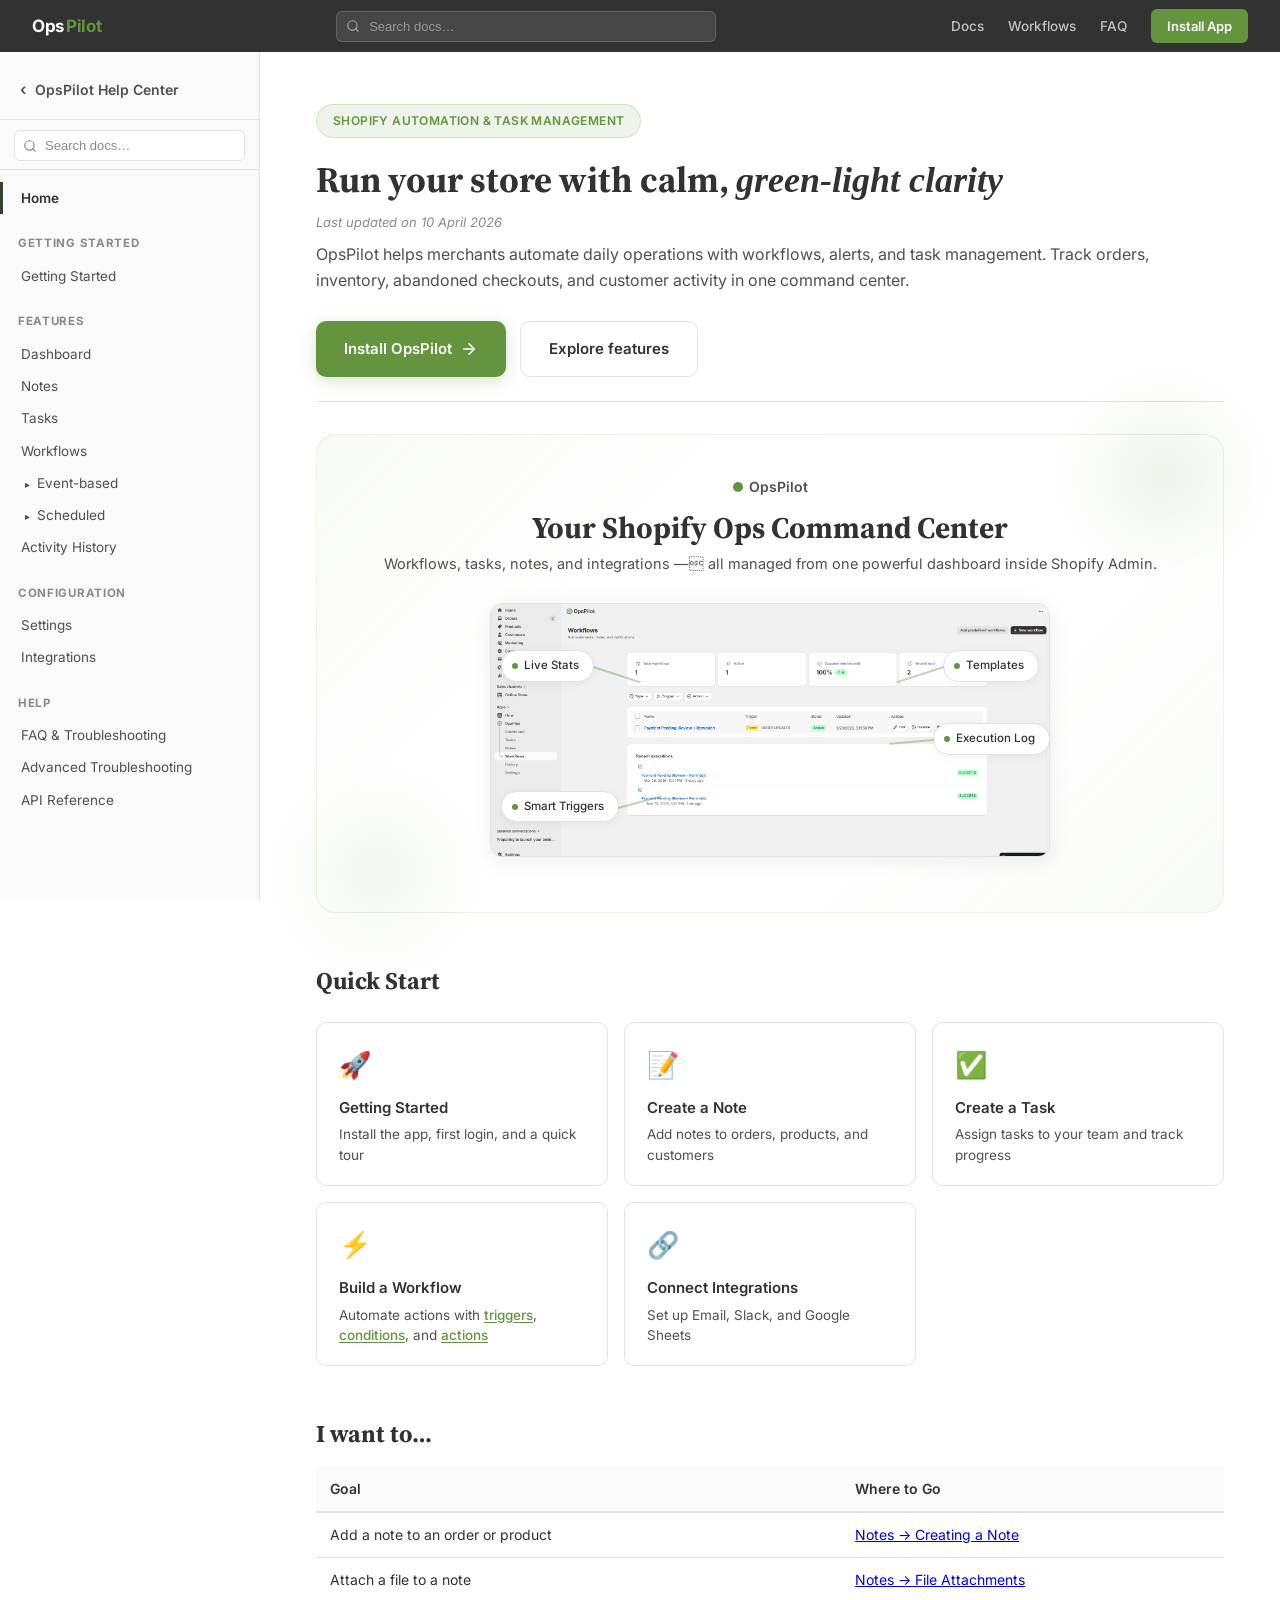
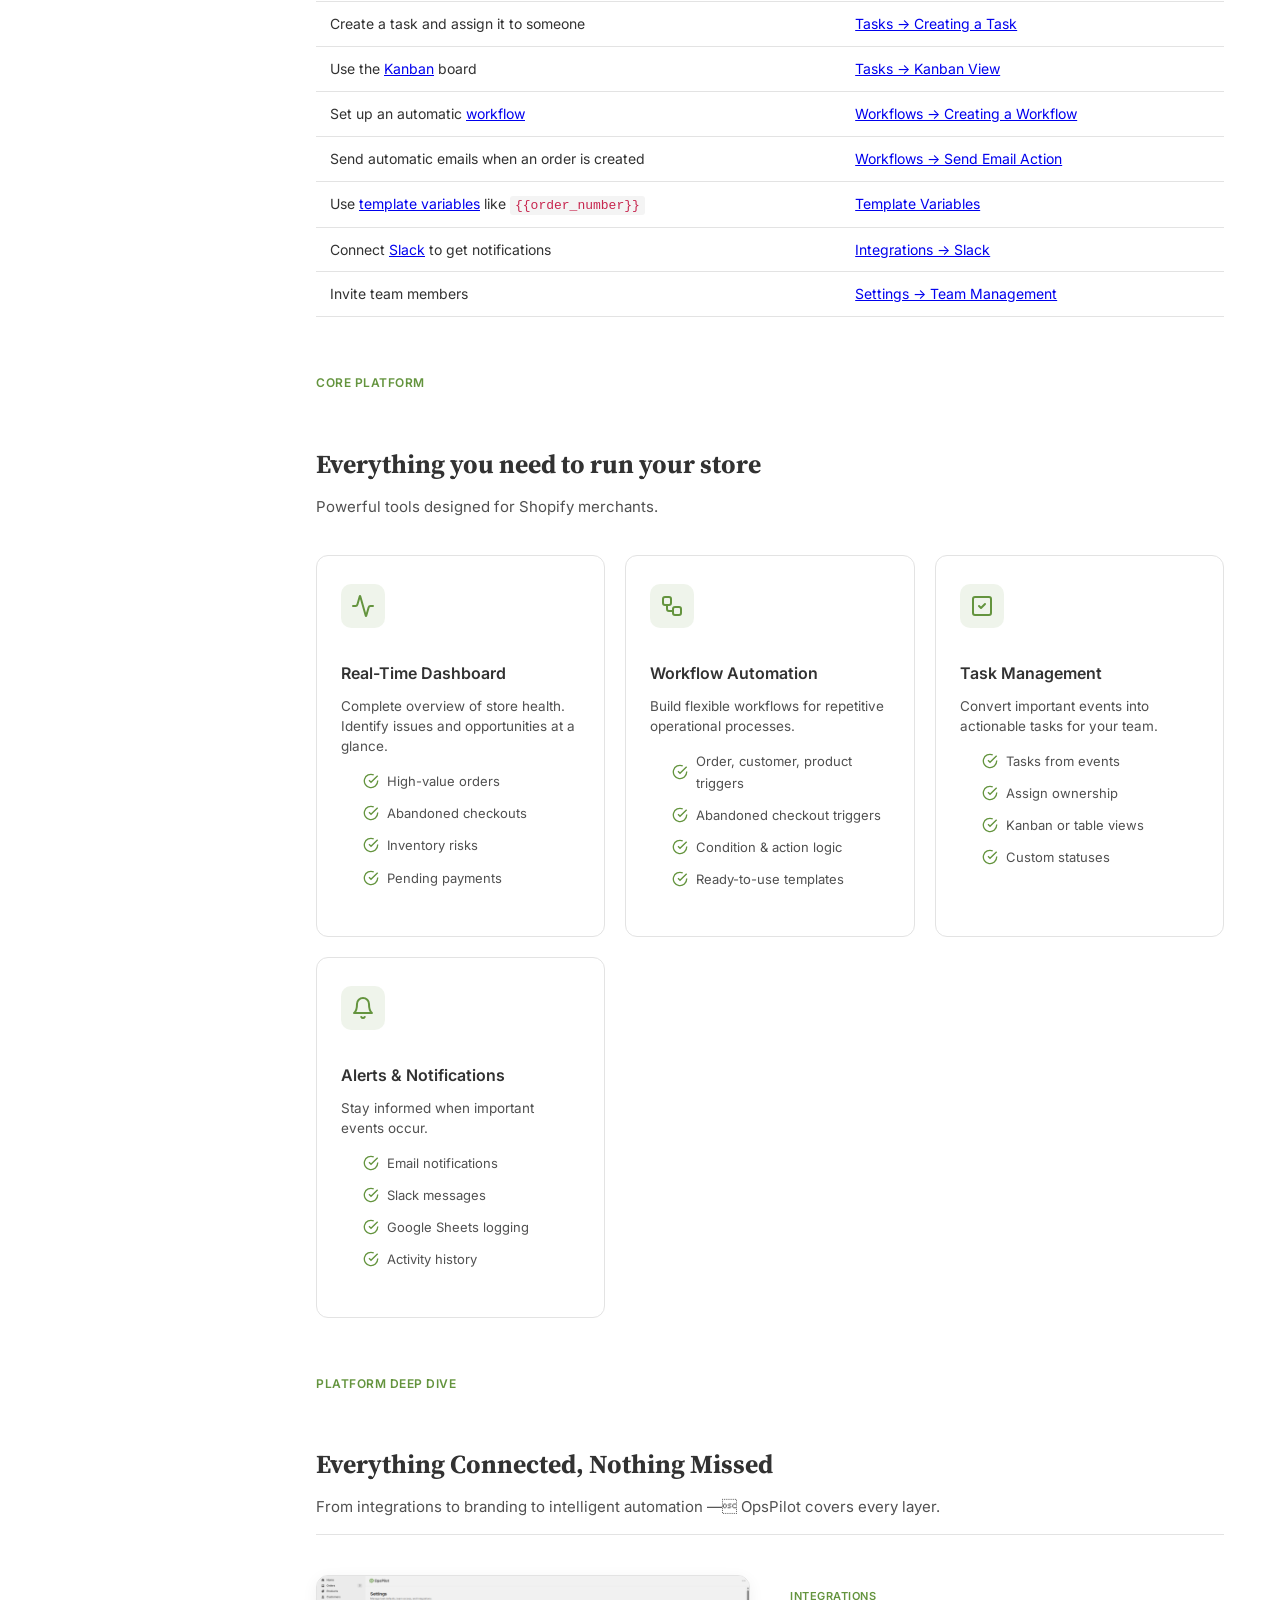
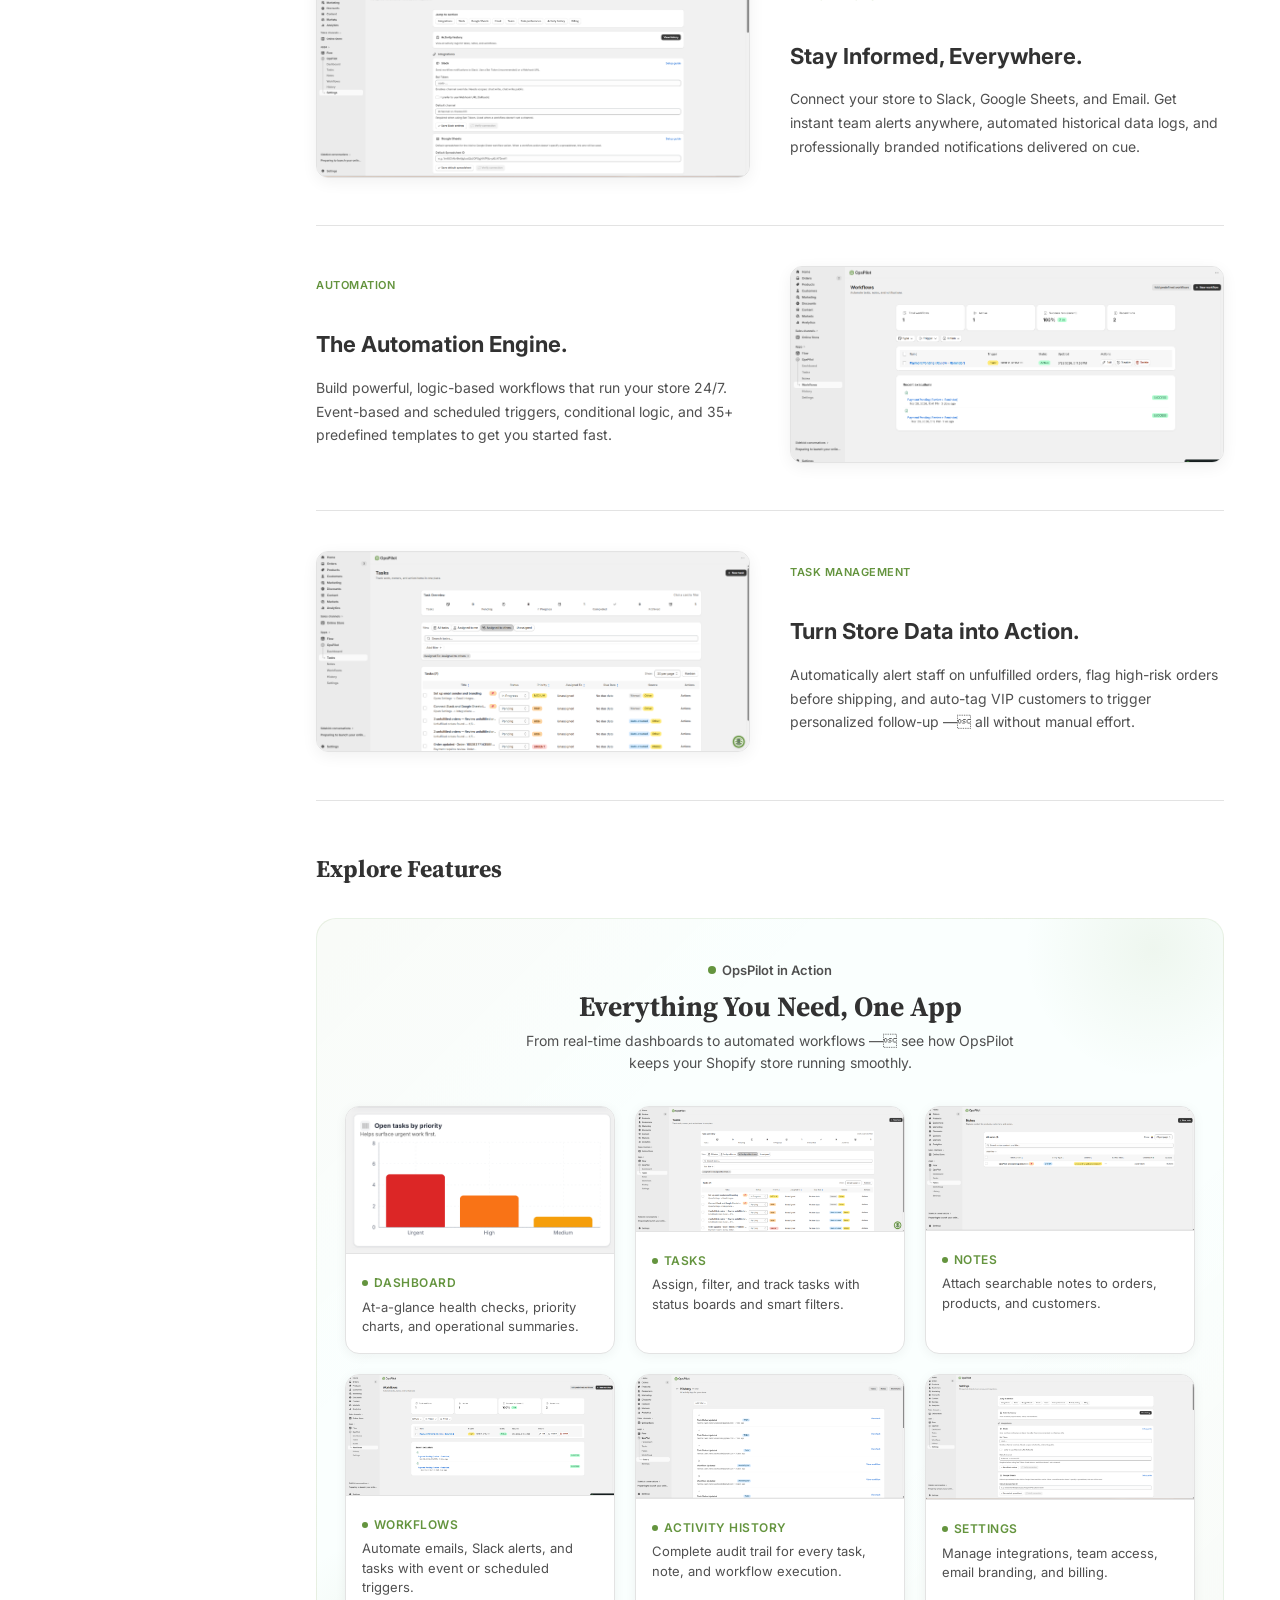
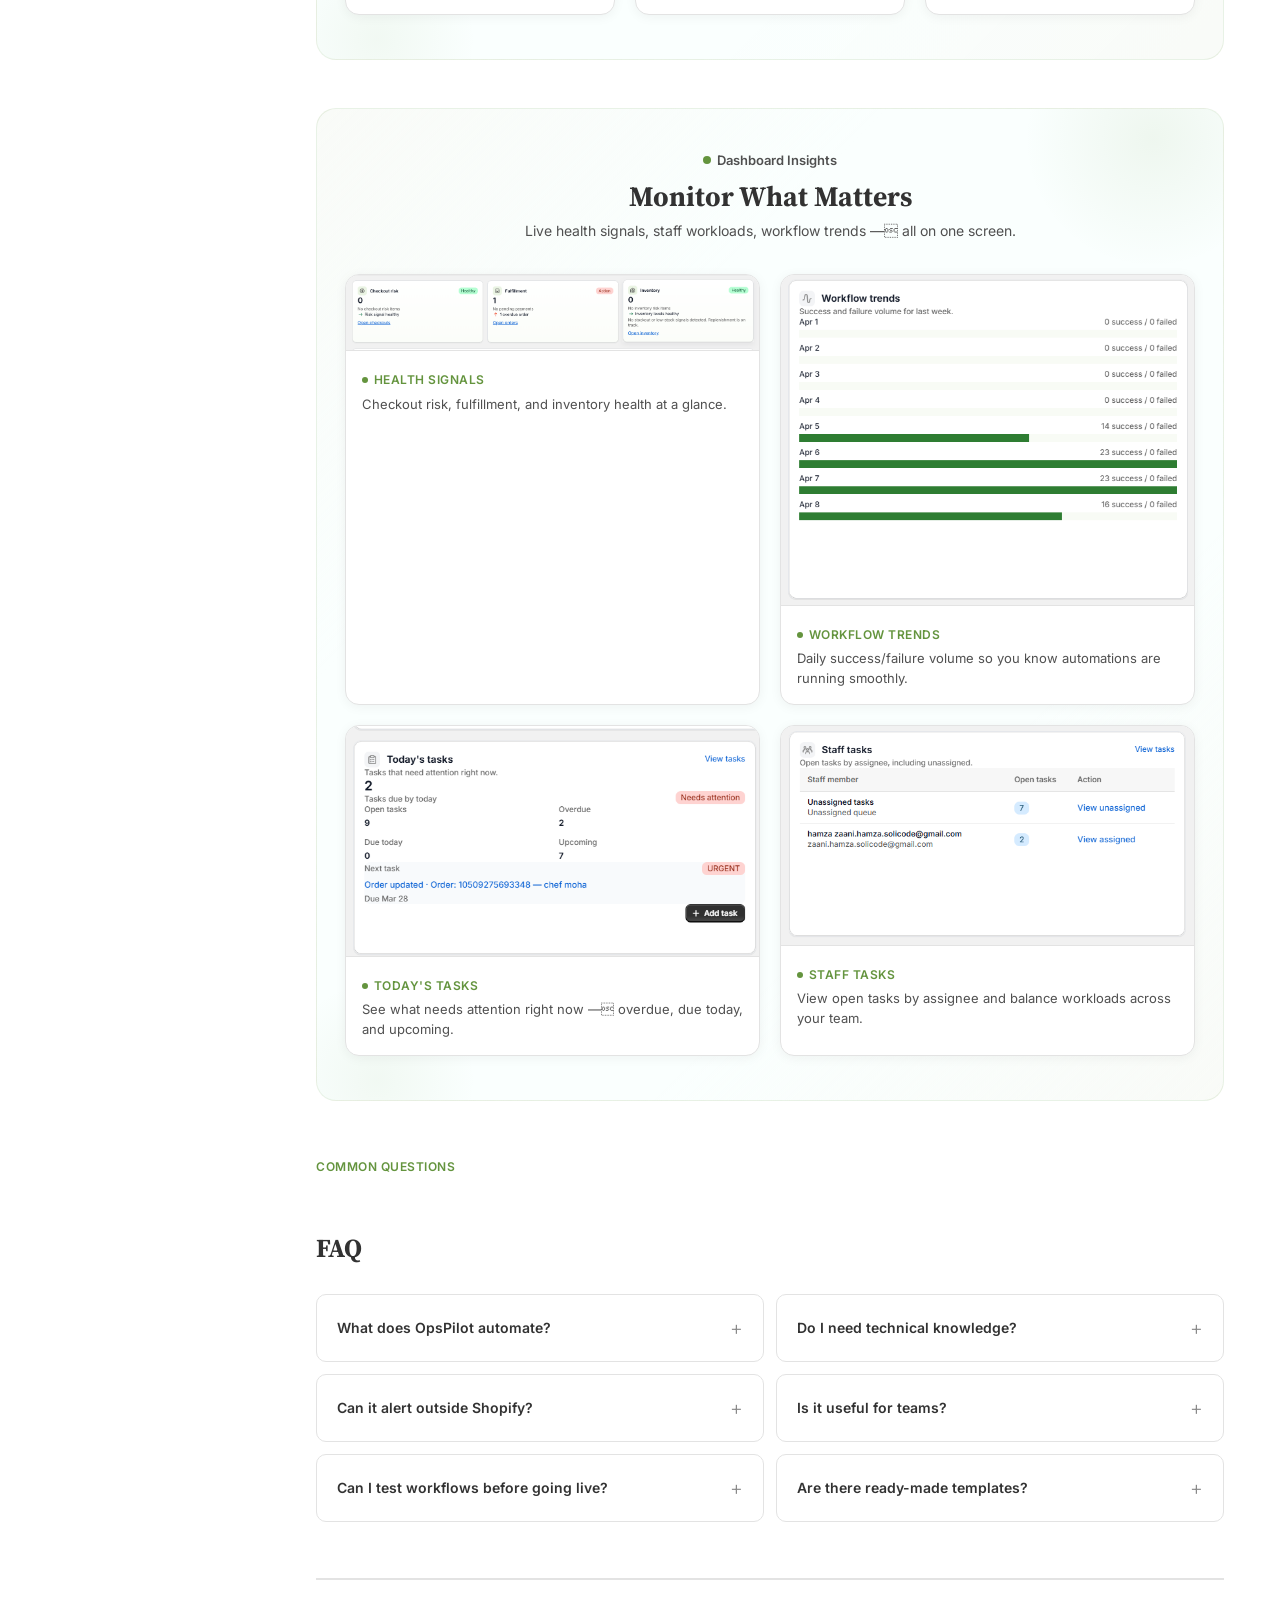
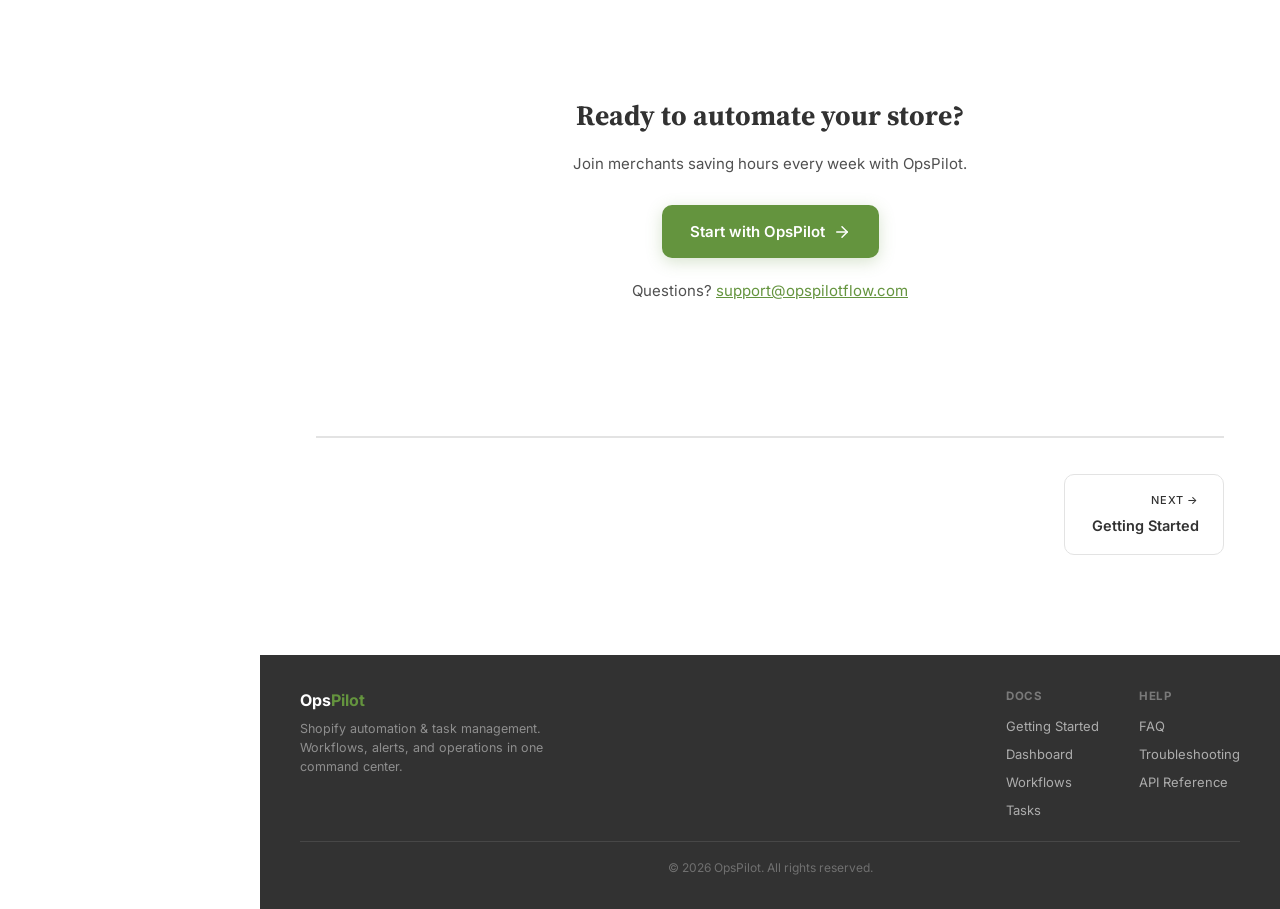
==== commit c25dd5bc: "Remove floating preview card sections and update quick link icons for improved clarity and visual ap" ====
--- a/index.html
+++ b/index.html
@@ -119,133 +119,16 @@
       </div>
     </div>
 
-    <!-- ── FLOATING PREVIEW CARD ── -->
-    <div class="preview-card-wrap">
-      <div class="preview-card">
-        <div class="preview-card-bar">
-          <span class="preview-dot preview-dot-r"></span>
-          <span class="preview-dot preview-dot-y"></span>
-          <span class="preview-dot preview-dot-g"></span>
-          <span>OpsPilot &mdash; Live Operations</span>
-        </div>
-        <div class="preview-card-body">
-          <!-- Dashboard pane -->
-          <div class="preview-pane">
-            <h4>
-              <svg width="14" height="14" viewBox="0 0 24 24" fill="none" stroke="currentColor" stroke-width="2" stroke-linecap="round" stroke-linejoin="round"><path d="M22 12h-2.48a2 2 0 0 0-1.93 1.46l-2.35 8.36a.25.25 0 0 1-.48 0L9.24 2.18a.25.25 0 0 0-.48 0l-2.35 8.36A2 2 0 0 1 4.49 12H2"/></svg>
-              Dashboard
-            </h4>
-            <div class="metric-grid">
-              <div class="metric-box"><span>Queue</span><strong>6</strong></div>
-              <div class="metric-box"><span>Active</span><strong>14</strong></div>
-              <div class="metric-box"><span>Revenue</span><strong>$2.4k</strong></div>
-              <div class="metric-box"><span>Tasks</span><strong>8</strong></div>
-            </div>
-            <div class="mini-chart"><span></span><span></span><span></span><span></span><span></span><span></span><span></span></div>
-          </div>
-          <!-- Workflows pane -->
-          <div class="preview-pane">
-            <h4>
-              <svg width="14" height="14" viewBox="0 0 24 24" fill="none" stroke="currentColor" stroke-width="2" stroke-linecap="round" stroke-linejoin="round"><rect x="3" y="3" width="8" height="8" rx="2"/><rect x="13" y="13" width="8" height="8" rx="2"/><path d="M7 11v4a2 2 0 0 0 2 2h4"/></svg>
-              Workflows
-            </h4>
-            <div class="flow-list">
-              <div class="flow-item flow-item-active"><span class="flow-dot"></span> Order received</div>
-              <div class="flow-item flow-item-active"><span class="flow-dot"></span> Check inventory</div>
-              <div class="flow-item"><span class="flow-dot"></span> Notify via Slack</div>
-              <div class="flow-item"><span class="flow-dot"></span> Log to Sheets</div>
-            </div>
-            <div class="pill-group">
-              <span class="pill-tag">Slack</span>
-              <span class="pill-tag">Email</span>
-              <span class="pill-tag">Sheets</span>
-            </div>
-          </div>
-          <!-- Tasks pane -->
-          <div class="preview-pane">
-            <h4>
-              <svg width="14" height="14" viewBox="0 0 24 24" fill="none" stroke="currentColor" stroke-width="2" stroke-linecap="round" stroke-linejoin="round"><rect x="3" y="3" width="18" height="18" rx="2"/><path d="m9 12 2 2 4-4"/></svg>
-              Tasks
-            </h4>
-            <div class="flow-list">
-              <div class="flow-item flow-item-active"><span class="flow-dot"></span> VIP order flagged</div>
-              <div class="flow-item flow-item-active"><span class="flow-dot"></span> Low stock alert</div>
-              <div class="flow-item"><span class="flow-dot"></span> Checkout follow-up</div>
-              <div class="flow-item"><span class="flow-dot"></span> Inventory restock</div>
-            </div>
-          </div>
-        </div>
-      </div>
-    </div>
-
-    <!-- ── FLOATING PREVIEW CARD ── -->
-    <div class="preview-card-wrap">
-      <div class="preview-card">
-        <div class="preview-card-bar">
-          <span class="preview-dot preview-dot-r"></span>
-          <span class="preview-dot preview-dot-y"></span>
-          <span class="preview-dot preview-dot-g"></span>
-          <span>OpsPilot &mdash; Live Operations</span>
-        </div>
-        <div class="preview-card-body">
-          <!-- Dashboard pane -->
-          <div class="preview-pane">
-            <h4>
-              <svg width="14" height="14" viewBox="0 0 24 24" fill="none" stroke="currentColor" stroke-width="2" stroke-linecap="round" stroke-linejoin="round"><path d="M22 12h-2.48a2 2 0 0 0-1.93 1.46l-2.35 8.36a.25.25 0 0 1-.48 0L9.24 2.18a.25.25 0 0 0-.48 0l-2.35 8.36A2 2 0 0 1 4.49 12H2"/></svg>
-              Dashboard
-            </h4>
-            <div class="metric-grid">
-              <div class="metric-box"><span>Queue</span><strong>6</strong></div>
-              <div class="metric-box"><span>Active</span><strong>14</strong></div>
-              <div class="metric-box"><span>Revenue</span><strong>$2.4k</strong></div>
-              <div class="metric-box"><span>Tasks</span><strong>8</strong></div>
-            </div>
-            <div class="mini-chart"><span></span><span></span><span></span><span></span><span></span><span></span><span></span></div>
-          </div>
-          <!-- Workflows pane -->
-          <div class="preview-pane">
-            <h4>
-              <svg width="14" height="14" viewBox="0 0 24 24" fill="none" stroke="currentColor" stroke-width="2" stroke-linecap="round" stroke-linejoin="round"><rect x="3" y="3" width="8" height="8" rx="2"/><rect x="13" y="13" width="8" height="8" rx="2"/><path d="M7 11v4a2 2 0 0 0 2 2h4"/></svg>
-              Workflows
-            </h4>
-            <div class="flow-list">
-              <div class="flow-item flow-item-active"><span class="flow-dot"></span> Order received</div>
-              <div class="flow-item flow-item-active"><span class="flow-dot"></span> Check inventory</div>
-              <div class="flow-item"><span class="flow-dot"></span> Notify via Slack</div>
-              <div class="flow-item"><span class="flow-dot"></span> Log to Sheets</div>
-            </div>
-            <div class="pill-group">
-              <span class="pill-tag">Slack</span>
-              <span class="pill-tag">Email</span>
-              <span class="pill-tag">Sheets</span>
-            </div>
-          </div>
-          <!-- Tasks pane -->
-          <div class="preview-pane">
-            <h4>
-              <svg width="14" height="14" viewBox="0 0 24 24" fill="none" stroke="currentColor" stroke-width="2" stroke-linecap="round" stroke-linejoin="round"><rect x="3" y="3" width="18" height="18" rx="2"/><path d="m9 12 2 2 4-4"/></svg>
-              Tasks
-            </h4>
-            <div class="flow-list">
-              <div class="flow-item flow-item-active"><span class="flow-dot"></span> VIP order flagged</div>
-              <div class="flow-item flow-item-active"><span class="flow-dot"></span> Low stock alert</div>
-              <div class="flow-item"><span class="flow-dot"></span> Checkout follow-up</div>
-              <div class="flow-item"><span class="flow-dot"></span> Inventory restock</div>
-            </div>
-          </div>
-        </div>
-      </div>
-    </div>
 
     <h2 id="quick-start">Quick Start</h2>
     <div class="quick-links">
       <a class="quick-link" href="getting-started.html">
-        <div class="ql-icon">ðŸš€</div>
+        <div class="ql-icon">🚀</div>
         <div class="ql-title">Getting Started</div>
         <div class="ql-desc">Install the app, first login, and a quick tour</div>
       </a>
       <a class="quick-link" href="notes.html">
-        <div class="ql-icon">ðŸ“Â</div>
+        <div class="ql-icon">📝</div>
         <div class="ql-title">Create a Note</div>
         <div class="ql-desc">Add notes to orders, products, and customers</div>
       </a>
@@ -260,7 +143,7 @@
         <div class="ql-desc">Automate actions with <a href="workflows.html#triggers">triggers</a>, <a href="workflows.html#conditions">conditions</a>, and <a href="workflows.html#actions">actions</a></div>
       </div>
       <a class="quick-link" href="integrations.html">
-        <div class="ql-icon">ðŸâ€—</div>
+        <div class="ql-icon">🔗</div>
         <div class="ql-title">Connect Integrations</div>
         <div class="ql-desc">Set up Email, Slack, and Google Sheets</div>
       </a>
